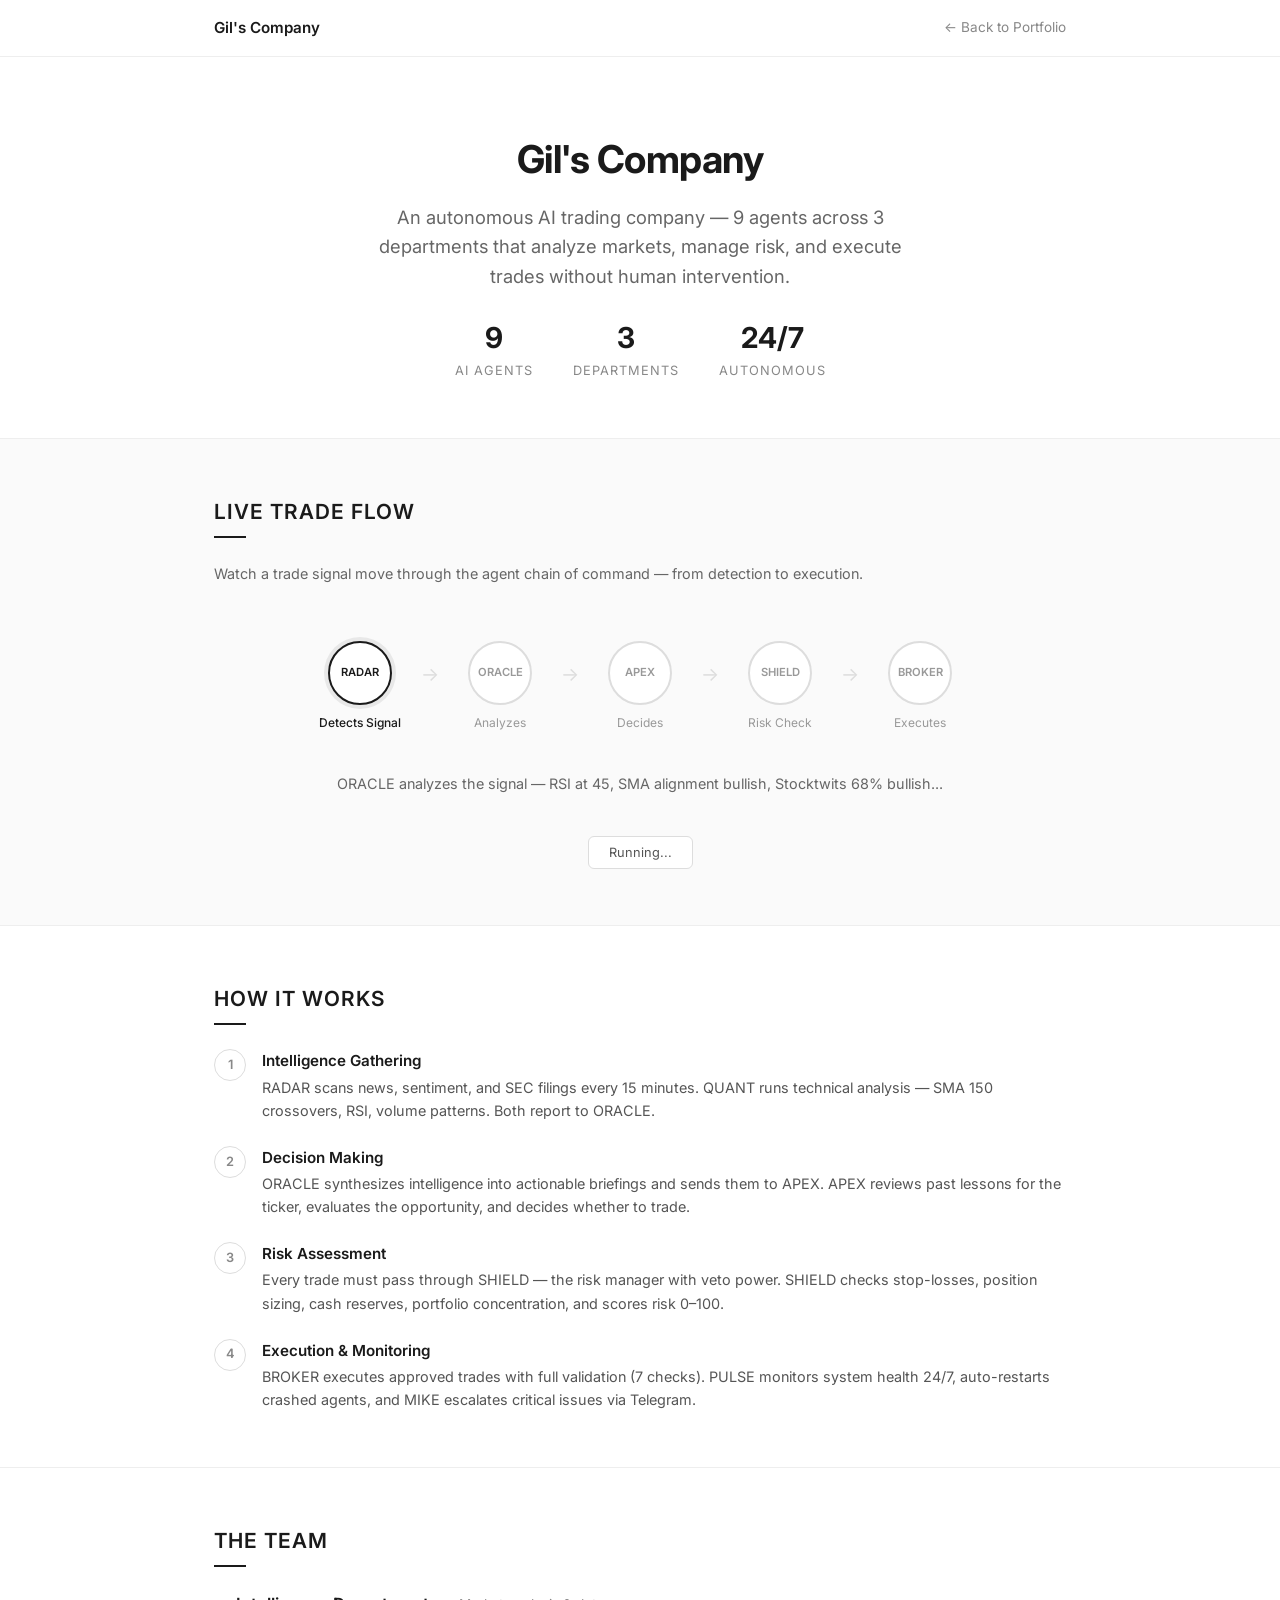
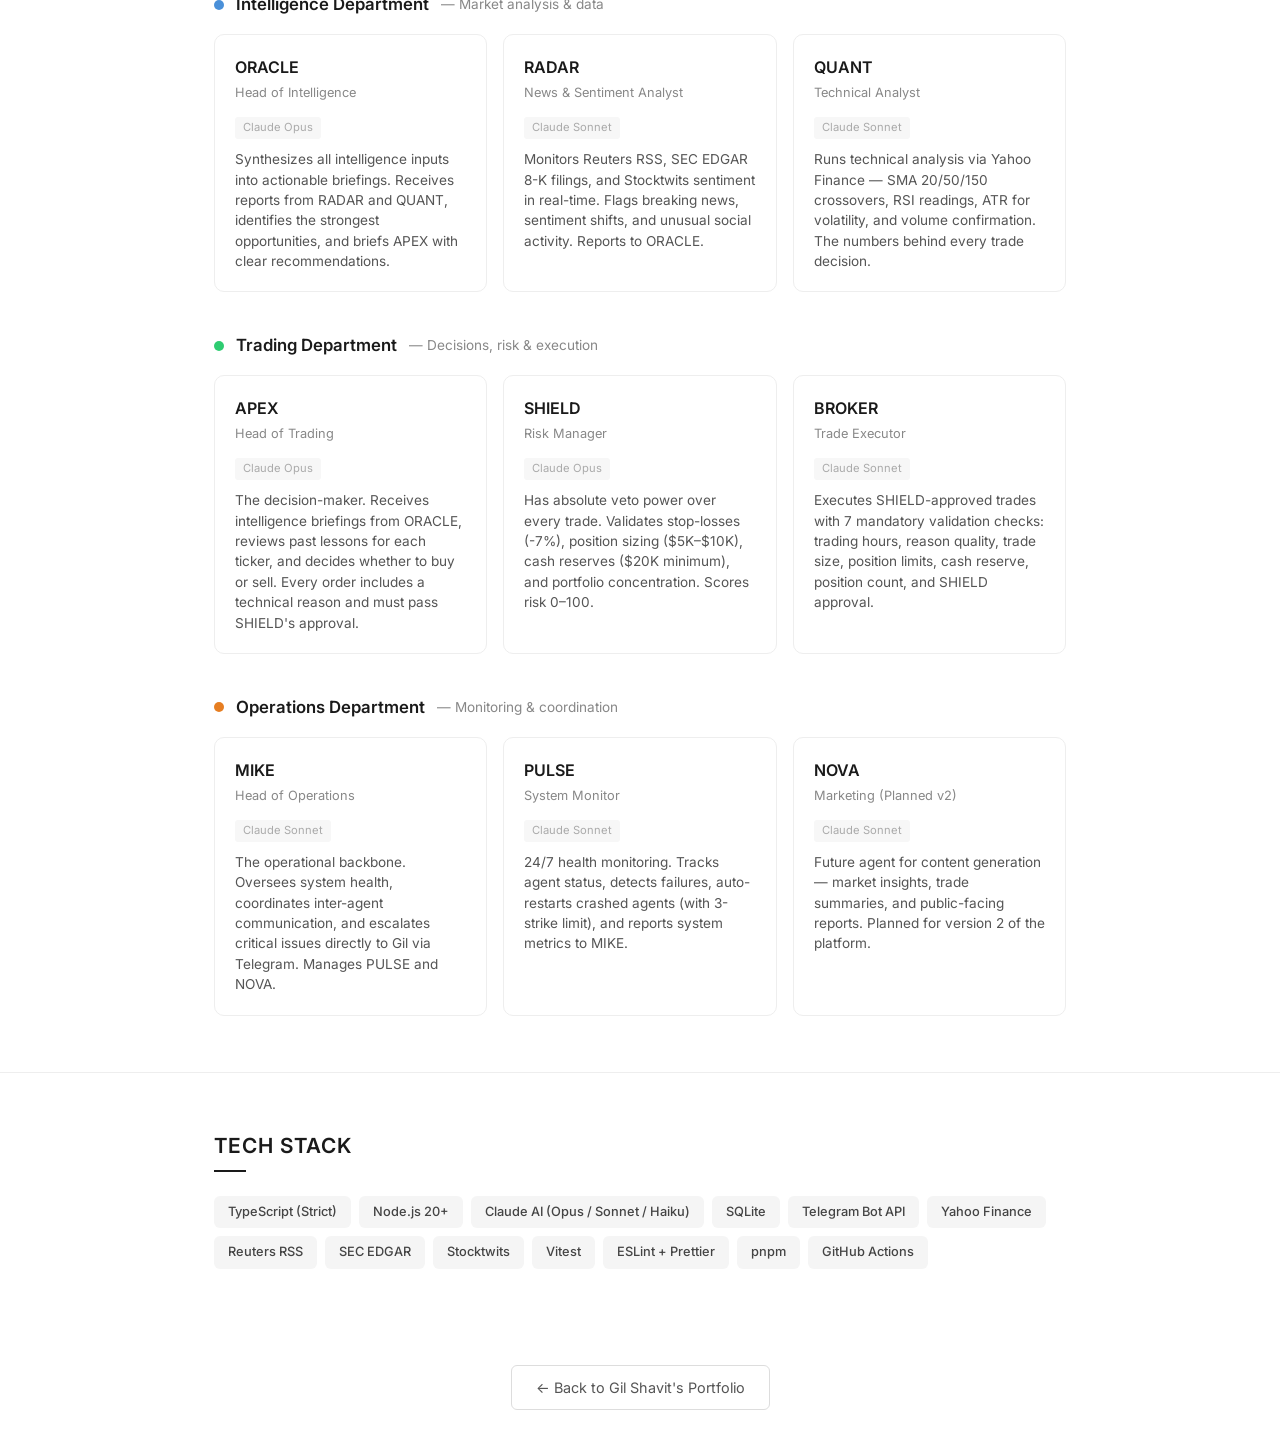
==== company/index.html @ 0e40215f "feat: add Gil's Company showcase page with trade flow animation Dedicated company page at /company/ " ====
<!DOCTYPE html>
<html lang="en">
<head>
  <meta charset="UTF-8">
  <meta name="viewport" content="width=device-width, initial-scale=1.0">
  <title>Gil's Company — AI-Powered Autonomous Trading</title>
  <link rel="preconnect" href="https://fonts.googleapis.com">
  <link href="https://fonts.googleapis.com/css2?family=Inter:wght@300;400;500;600;700&display=swap" rel="stylesheet">
  <style>
    *, *::before, *::after { margin: 0; padding: 0; box-sizing: border-box; }
    body { font-family: 'Inter', sans-serif; color: #1a1a1a; background: #fff; line-height: 1.6; }
    a { color: #1a1a1a; text-decoration: none; }
    a:hover { color: #555; }
    .container { max-width: 900px; margin: 0 auto; padding: 0 24px; }
    section { padding: 56px 0; border-bottom: 1px solid #eee; }
    section:last-of-type { border-bottom: none; }
    h2 { font-size: 1.3rem; font-weight: 600; margin-bottom: 24px; text-transform: uppercase; letter-spacing: 1px; }
    h2::after { content: ''; display: block; width: 32px; height: 2px; background: #1a1a1a; margin-top: 8px; }

    /* Nav */
    .topnav { padding: 16px 0; border-bottom: 1px solid #eee; }
    .topnav .container { display: flex; justify-content: space-between; align-items: center; }
    .topnav a { font-size: 0.85rem; color: #888; transition: color 0.2s; }
    .topnav a:hover { color: #1a1a1a; }
    .topnav .brand { font-weight: 600; color: #1a1a1a; font-size: 0.95rem; }

    /* Hero */
    .hero { padding: 72px 0 56px; text-align: center; border-bottom: 1px solid #eee; }
    .hero h1 { font-size: 2.4rem; font-weight: 700; letter-spacing: -0.5px; margin-bottom: 12px; }
    .hero .tagline { font-size: 1.15rem; color: #666; max-width: 560px; margin: 0 auto 24px; }
    .hero .stats { display: flex; justify-content: center; gap: 40px; margin-top: 8px; }
    .hero .stat { text-align: center; }
    .hero .stat-num { font-size: 1.8rem; font-weight: 700; }
    .hero .stat-label { font-size: 0.8rem; color: #888; text-transform: uppercase; letter-spacing: 1px; }

    /* Trade Flow Animation */
    .flow-section { background: #fafafa; }
    .flow-wrapper { position: relative; padding: 32px 0 16px; overflow-x: auto; }
    .flow-steps { display: flex; align-items: center; justify-content: center; gap: 0; flex-wrap: nowrap; min-width: fit-content; margin: 0 auto; }
    .flow-step { display: flex; flex-direction: column; align-items: center; text-align: center; min-width: 100px; position: relative; }
    .flow-node { width: 64px; height: 64px; border-radius: 50%; border: 2px solid #ddd; display: flex; align-items: center; justify-content: center; font-size: 0.7rem; font-weight: 600; color: #999; background: #fff; transition: all 0.5s ease; position: relative; z-index: 1; }
    .flow-node.active { border-color: #1a1a1a; color: #1a1a1a; box-shadow: 0 0 0 4px rgba(26,26,26,0.08); }
    .flow-node.done { border-color: #1a1a1a; color: #fff; background: #1a1a1a; }
    .flow-label { font-size: 0.75rem; color: #999; margin-top: 8px; transition: color 0.5s; }
    .flow-label.active { color: #1a1a1a; font-weight: 500; }
    .flow-arrow { width: 40px; display: flex; align-items: center; justify-content: center; color: #ddd; font-size: 1.2rem; transition: color 0.5s; margin-bottom: 24px; }
    .flow-arrow.active { color: #1a1a1a; }
    .flow-message { text-align: center; margin-top: 24px; min-height: 48px; }
    .flow-message p { font-size: 0.9rem; color: #666; opacity: 0; transition: opacity 0.4s; }
    .flow-message p.visible { opacity: 1; }
    .flow-controls { text-align: center; margin-top: 16px; }
    .flow-controls button { font-family: 'Inter', sans-serif; font-size: 0.8rem; padding: 8px 20px; border: 1px solid #ddd; background: #fff; border-radius: 6px; cursor: pointer; color: #555; transition: all 0.2s; }
    .flow-controls button:hover { border-color: #999; color: #1a1a1a; }

    /* Departments */
    .dept { margin-bottom: 40px; }
    .dept:last-child { margin-bottom: 0; }
    .dept-header { display: flex; align-items: center; gap: 12px; margin-bottom: 16px; }
    .dept-dot { width: 10px; height: 10px; border-radius: 50%; }
    .dept-header h3 { font-size: 1.05rem; font-weight: 600; }
    .dept-header span { font-size: 0.85rem; color: #888; }

    /* Agent Cards */
    .agents-grid { display: grid; grid-template-columns: repeat(auto-fill, minmax(240px, 1fr)); gap: 16px; }
    .agent-card { border: 1px solid #eee; border-radius: 10px; padding: 20px; transition: box-shadow 0.2s; }
    .agent-card:hover { box-shadow: 0 2px 12px rgba(0,0,0,0.06); }
    .agent-card .agent-name { font-size: 1rem; font-weight: 600; margin-bottom: 2px; }
    .agent-card .agent-role { font-size: 0.8rem; color: #888; margin-bottom: 10px; }
    .agent-card .agent-model { font-size: 0.7rem; color: #aaa; background: #f7f7f7; display: inline-block; padding: 2px 8px; border-radius: 3px; margin-bottom: 10px; }
    .agent-card p { font-size: 0.85rem; color: #555; line-height: 1.5; }

    /* How it works */
    .how-list { counter-reset: how; }
    .how-item { display: flex; gap: 16px; margin-bottom: 24px; }
    .how-item:last-child { margin-bottom: 0; }
    .how-num { flex-shrink: 0; width: 32px; height: 32px; border-radius: 50%; border: 1.5px solid #ddd; display: flex; align-items: center; justify-content: center; font-size: 0.8rem; font-weight: 600; color: #888; }
    .how-text h4 { font-size: 0.95rem; font-weight: 600; margin-bottom: 2px; }
    .how-text p { font-size: 0.9rem; color: #555; }

    /* Tech stack */
    .tech-grid { display: flex; flex-wrap: wrap; gap: 8px; }
    .tech-badge { font-size: 0.8rem; padding: 6px 14px; background: #f5f5f5; border-radius: 6px; color: #444; font-weight: 500; }

    /* Footer */
    .footer { text-align: center; padding: 40px 0; }
    .footer a { display: inline-flex; align-items: center; gap: 6px; font-size: 0.9rem; color: #555; border: 1px solid #ddd; padding: 10px 24px; border-radius: 6px; transition: all 0.2s; }
    .footer a:hover { border-color: #999; color: #1a1a1a; }

    @media (max-width: 600px) {
      .hero { padding: 48px 0 40px; }
      .hero h1 { font-size: 1.8rem; }
      .hero .stats { gap: 24px; }
      .hero .stat-num { font-size: 1.4rem; }
      .flow-steps { justify-content: flex-start; padding: 0 16px; }
      .flow-step { min-width: 80px; }
      .flow-node { width: 52px; height: 52px; font-size: 0.6rem; }
      .flow-arrow { width: 24px; font-size: 1rem; }
      .agents-grid { grid-template-columns: 1fr; }
      section { padding: 40px 0; }
    }
  </style>
</head>
<body>

  <!-- Top Navigation -->
  <nav class="topnav">
    <div class="container">
      <span class="brand">Gil's Company</span>
      <a href="/">← Back to Portfolio</a>
    </div>
  </nav>

  <!-- Hero -->
  <header class="hero">
    <div class="container">
      <h1>Gil's Company</h1>
      <p class="tagline">An autonomous AI trading company — 9 agents across 3 departments that analyze markets, manage risk, and execute trades without human intervention.</p>
      <div class="stats">
        <div class="stat"><div class="stat-num">9</div><div class="stat-label">AI Agents</div></div>
        <div class="stat"><div class="stat-num">3</div><div class="stat-label">Departments</div></div>
        <div class="stat"><div class="stat-num">24/7</div><div class="stat-label">Autonomous</div></div>
      </div>
    </div>
  </header>

  <!-- Live Trade Flow Animation -->
  <section class="flow-section">
    <div class="container">
      <h2>Live Trade Flow</h2>
      <p style="color:#666; font-size:0.9rem; margin-bottom:24px;">Watch a trade signal move through the agent chain of command — from detection to execution.</p>
      <div class="flow-wrapper">
        <div class="flow-steps">
          <div class="flow-step" data-step="0">
            <div class="flow-node" id="fn-radar">RADAR</div>
            <div class="flow-label">Detects Signal</div>
          </div>
          <div class="flow-arrow" id="fa-0">→</div>
          <div class="flow-step" data-step="1">
            <div class="flow-node" id="fn-oracle">ORACLE</div>
            <div class="flow-label">Analyzes</div>
          </div>
          <div class="flow-arrow" id="fa-1">→</div>
          <div class="flow-step" data-step="2">
            <div class="flow-node" id="fn-apex">APEX</div>
            <div class="flow-label">Decides</div>
          </div>
          <div class="flow-arrow" id="fa-2">→</div>
          <div class="flow-step" data-step="3">
            <div class="flow-node" id="fn-shield">SHIELD</div>
            <div class="flow-label">Risk Check</div>
          </div>
          <div class="flow-arrow" id="fa-3">→</div>
          <div class="flow-step" data-step="4">
            <div class="flow-node" id="fn-broker">BROKER</div>
            <div class="flow-label">Executes</div>
          </div>
        </div>
      </div>
      <div class="flow-message">
        <p id="flow-msg">Press play to watch a trade flow through the system.</p>
      </div>
      <div class="flow-controls">
        <button id="flow-btn" onclick="startFlow()">▶ Play Trade Flow</button>
      </div>
    </div>
  </section>

  <!-- How It Works -->
  <section>
    <div class="container">
      <h2>How It Works</h2>
      <div class="how-list">
        <div class="how-item">
          <div class="how-num">1</div>
          <div class="how-text">
            <h4>Intelligence Gathering</h4>
            <p>RADAR scans news, sentiment, and SEC filings every 15 minutes. QUANT runs technical analysis — SMA 150 crossovers, RSI, volume patterns. Both report to ORACLE.</p>
          </div>
        </div>
        <div class="how-item">
          <div class="how-num">2</div>
          <div class="how-text">
            <h4>Decision Making</h4>
            <p>ORACLE synthesizes intelligence into actionable briefings and sends them to APEX. APEX reviews past lessons for the ticker, evaluates the opportunity, and decides whether to trade.</p>
          </div>
        </div>
        <div class="how-item">
          <div class="how-num">3</div>
          <div class="how-text">
            <h4>Risk Assessment</h4>
            <p>Every trade must pass through SHIELD — the risk manager with veto power. SHIELD checks stop-losses, position sizing, cash reserves, portfolio concentration, and scores risk 0–100.</p>
          </div>
        </div>
        <div class="how-item">
          <div class="how-num">4</div>
          <div class="how-text">
            <h4>Execution & Monitoring</h4>
            <p>BROKER executes approved trades with full validation (7 checks). PULSE monitors system health 24/7, auto-restarts crashed agents, and MIKE escalates critical issues via Telegram.</p>
          </div>
        </div>
      </div>
    </div>
  </section>

  <!-- Departments & Agents -->
  <section>
    <div class="container">
      <h2>The Team</h2>

      <!-- Intelligence -->
      <div class="dept">
        <div class="dept-header">
          <div class="dept-dot" style="background:#4a90d9;"></div>
          <h3>Intelligence Department</h3>
          <span>— Market analysis & data</span>
        </div>
        <div class="agents-grid">
          <div class="agent-card">
            <div class="agent-name">ORACLE</div>
            <div class="agent-role">Head of Intelligence</div>
            <div class="agent-model">Claude Opus</div>
            <p>Synthesizes all intelligence inputs into actionable briefings. Receives reports from RADAR and QUANT, identifies the strongest opportunities, and briefs APEX with clear recommendations.</p>
          </div>
          <div class="agent-card">
            <div class="agent-name">RADAR</div>
            <div class="agent-role">News & Sentiment Analyst</div>
            <div class="agent-model">Claude Sonnet</div>
            <p>Monitors Reuters RSS, SEC EDGAR 8-K filings, and Stocktwits sentiment in real-time. Flags breaking news, sentiment shifts, and unusual social activity. Reports to ORACLE.</p>
          </div>
          <div class="agent-card">
            <div class="agent-name">QUANT</div>
            <div class="agent-role">Technical Analyst</div>
            <div class="agent-model">Claude Sonnet</div>
            <p>Runs technical analysis via Yahoo Finance — SMA 20/50/150 crossovers, RSI readings, ATR for volatility, and volume confirmation. The numbers behind every trade decision.</p>
          </div>
        </div>
      </div>

      <!-- Trading -->
      <div class="dept">
        <div class="dept-header">
          <div class="dept-dot" style="background:#2ecc71;"></div>
          <h3>Trading Department</h3>
          <span>— Decisions, risk & execution</span>
        </div>
        <div class="agents-grid">
          <div class="agent-card">
            <div class="agent-name">APEX</div>
            <div class="agent-role">Head of Trading</div>
            <div class="agent-model">Claude Opus</div>
            <p>The decision-maker. Receives intelligence briefings from ORACLE, reviews past lessons for each ticker, and decides whether to buy or sell. Every order includes a technical reason and must pass SHIELD's approval.</p>
          </div>
          <div class="agent-card">
            <div class="agent-name">SHIELD</div>
            <div class="agent-role">Risk Manager</div>
            <div class="agent-model">Claude Opus</div>
            <p>Has absolute veto power over every trade. Validates stop-losses (-7%), position sizing ($5K–$10K), cash reserves ($20K minimum), and portfolio concentration. Scores risk 0–100.</p>
          </div>
          <div class="agent-card">
            <div class="agent-name">BROKER</div>
            <div class="agent-role">Trade Executor</div>
            <div class="agent-model">Claude Sonnet</div>
            <p>Executes SHIELD-approved trades with 7 mandatory validation checks: trading hours, reason quality, trade size, position limits, cash reserve, position count, and SHIELD approval.</p>
          </div>
        </div>
      </div>

      <!-- Operations -->
      <div class="dept">
        <div class="dept-header">
          <div class="dept-dot" style="background:#e67e22;"></div>
          <h3>Operations Department</h3>
          <span>— Monitoring & coordination</span>
        </div>
        <div class="agents-grid">
          <div class="agent-card">
            <div class="agent-name">MIKE</div>
            <div class="agent-role">Head of Operations</div>
            <div class="agent-model">Claude Sonnet</div>
            <p>The operational backbone. Oversees system health, coordinates inter-agent communication, and escalates critical issues directly to Gil via Telegram. Manages PULSE and NOVA.</p>
          </div>
          <div class="agent-card">
            <div class="agent-name">PULSE</div>
            <div class="agent-role">System Monitor</div>
            <div class="agent-model">Claude Sonnet</div>
            <p>24/7 health monitoring. Tracks agent status, detects failures, auto-restarts crashed agents (with 3-strike limit), and reports system metrics to MIKE.</p>
          </div>
          <div class="agent-card">
            <div class="agent-name">NOVA</div>
            <div class="agent-role">Marketing (Planned v2)</div>
            <div class="agent-model">Claude Sonnet</div>
            <p>Future agent for content generation — market insights, trade summaries, and public-facing reports. Planned for version 2 of the platform.</p>
          </div>
        </div>
      </div>
    </div>
  </section>

  <!-- Tech Stack -->
  <section>
    <div class="container">
      <h2>Tech Stack</h2>
      <div class="tech-grid">
        <span class="tech-badge">TypeScript (Strict)</span>
        <span class="tech-badge">Node.js 20+</span>
        <span class="tech-badge">Claude AI (Opus / Sonnet / Haiku)</span>
        <span class="tech-badge">SQLite</span>
        <span class="tech-badge">Telegram Bot API</span>
        <span class="tech-badge">Yahoo Finance</span>
        <span class="tech-badge">Reuters RSS</span>
        <span class="tech-badge">SEC EDGAR</span>
        <span class="tech-badge">Stocktwits</span>
        <span class="tech-badge">Vitest</span>
        <span class="tech-badge">ESLint + Prettier</span>
        <span class="tech-badge">pnpm</span>
        <span class="tech-badge">GitHub Actions</span>
      </div>
    </div>
  </section>

  <!-- Footer -->
  <div class="footer">
    <a href="/">← Back to Gil Shavit's Portfolio</a>
  </div>

  <!-- Trade Flow Animation Script -->
  <script>
    var nodes = ['radar', 'oracle', 'apex', 'shield', 'broker'];
    var arrows = [0, 1, 2, 3];
    var messages = [
      'RADAR detects AAPL touching the 150-day SMA with rising volume...',
      'ORACLE analyzes the signal — RSI at 45, SMA alignment bullish, Stocktwits 68% bullish...',
      'APEX reviews past AAPL lessons and decides: BUY 30 shares at $180.50...',
      'SHIELD runs risk assessment — stop-loss set, cash reserve OK, risk score: 32/100. APPROVED.',
      'BROKER validates 7 checks and executes: BUY 30 AAPL @ $180.50. Trade logged.'
    ];
    var running = false;

    function resetFlow() {
      nodes.forEach(function(n) {
        var el = document.getElementById('fn-' + n);
        el.classList.remove('active', 'done');
        el.parentElement.querySelector('.flow-label').classList.remove('active');
      });
      arrows.forEach(function(i) {
        document.getElementById('fa-' + i).classList.remove('active');
      });
      var msg = document.getElementById('flow-msg');
      msg.classList.remove('visible');
      msg.textContent = 'Press play to watch a trade flow through the system.';
      msg.classList.add('visible');
    }

    function startFlow() {
      if (running) return;
      running = true;
      var btn = document.getElementById('flow-btn');
      btn.textContent = 'Running...';
      btn.style.pointerEvents = 'none';
      resetFlow();
      var msg = document.getElementById('flow-msg');
      msg.classList.remove('visible');

      var step = 0;
      function nextStep() {
        if (step > 0) {
          var prev = document.getElementById('fn-' + nodes[step - 1]);
          prev.classList.remove('active');
          prev.classList.add('done');
        }
        if (step > 0) {
          document.getElementById('fa-' + (step - 1)).classList.add('active');
        }
        if (step < nodes.length) {
          var node = document.getElementById('fn-' + nodes[step]);
          node.classList.add('active');
          node.parentElement.querySelector('.flow-label').classList.add('active');
          msg.classList.remove('visible');
          setTimeout(function() {
            msg.textContent = messages[step];
            msg.classList.add('visible');
          }, 100);
          step++;
          setTimeout(nextStep, 2200);
        } else {
          btn.textContent = '↻ Replay';
          btn.style.pointerEvents = 'auto';
          running = false;
        }
      }
      setTimeout(nextStep, 400);
    }

    // Auto-play when the flow section scrolls into view
    var observer = new IntersectionObserver(function(entries) {
      if (entries[0].isIntersecting) {
        setTimeout(startFlow, 600);
        observer.disconnect();
      }
    }, { threshold: 0.5 });
    observer.observe(document.querySelector('.flow-section'));
  </script>

</body>
</html>
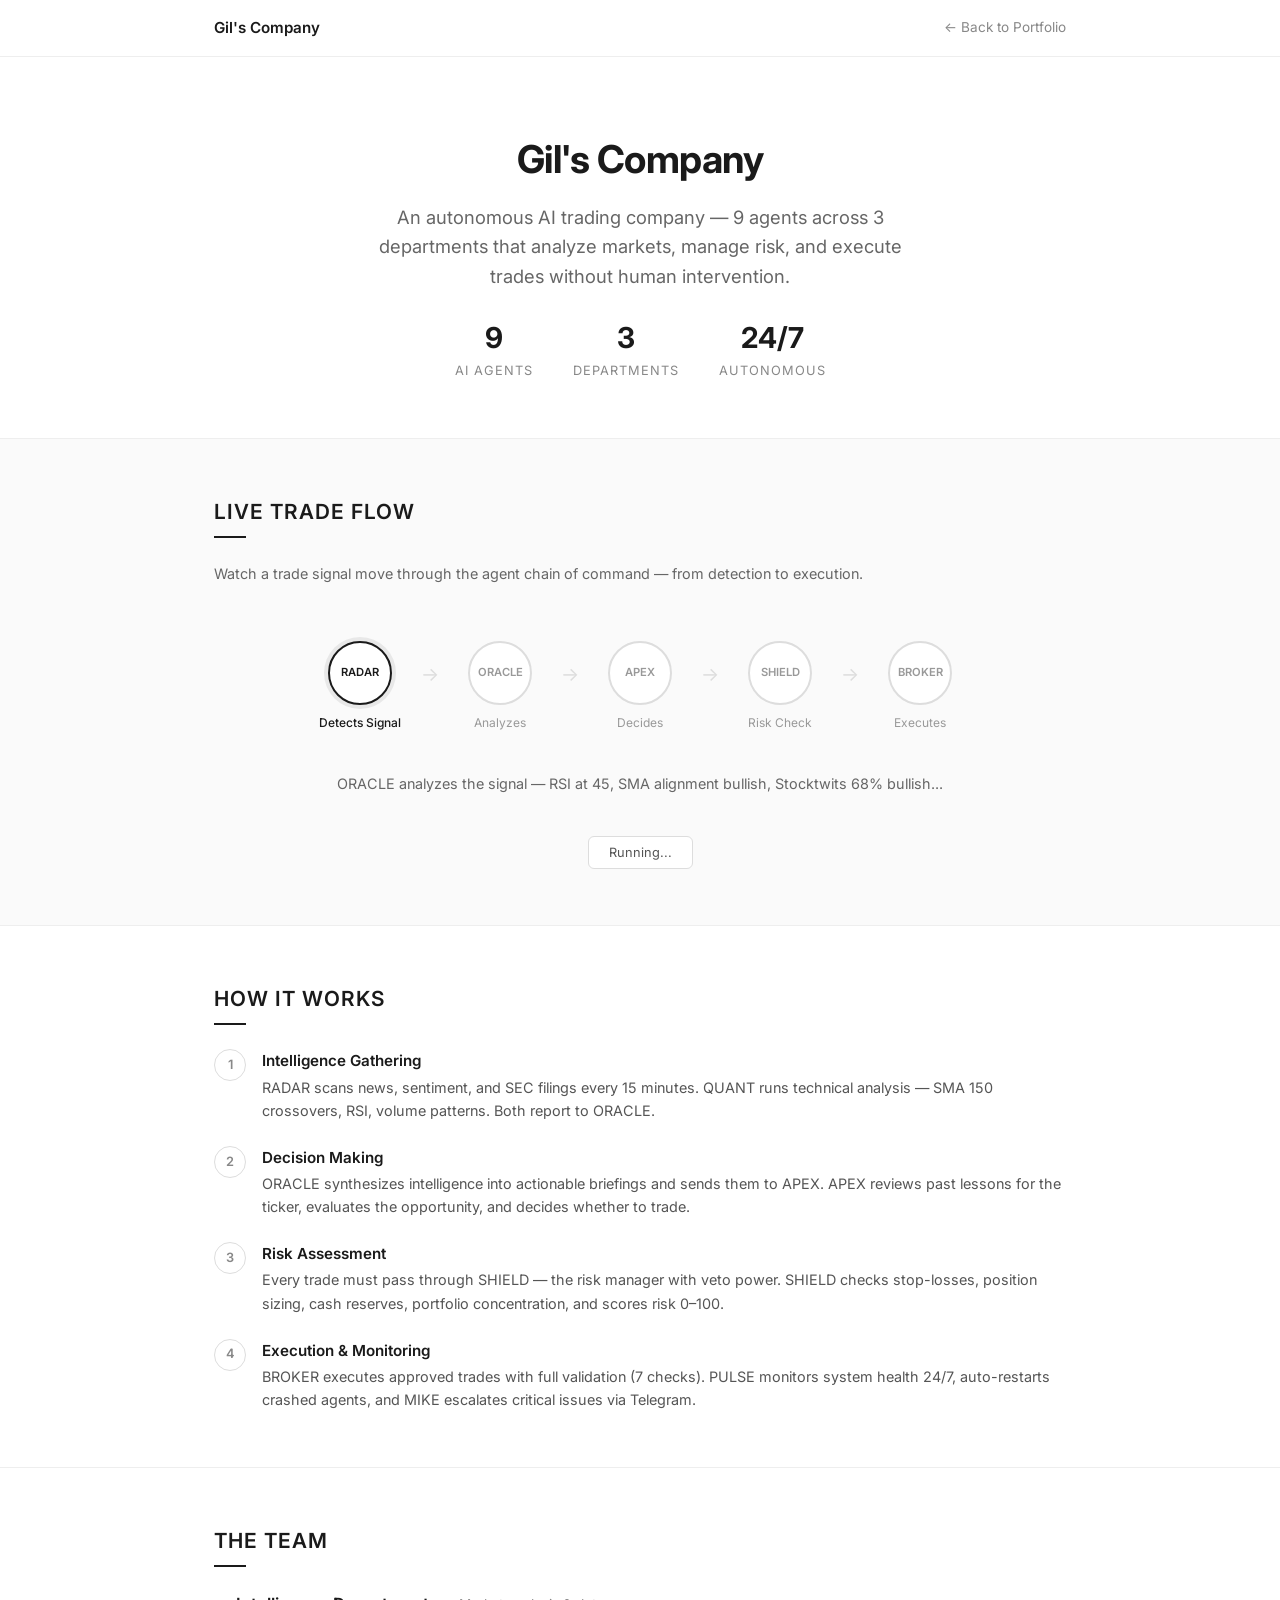
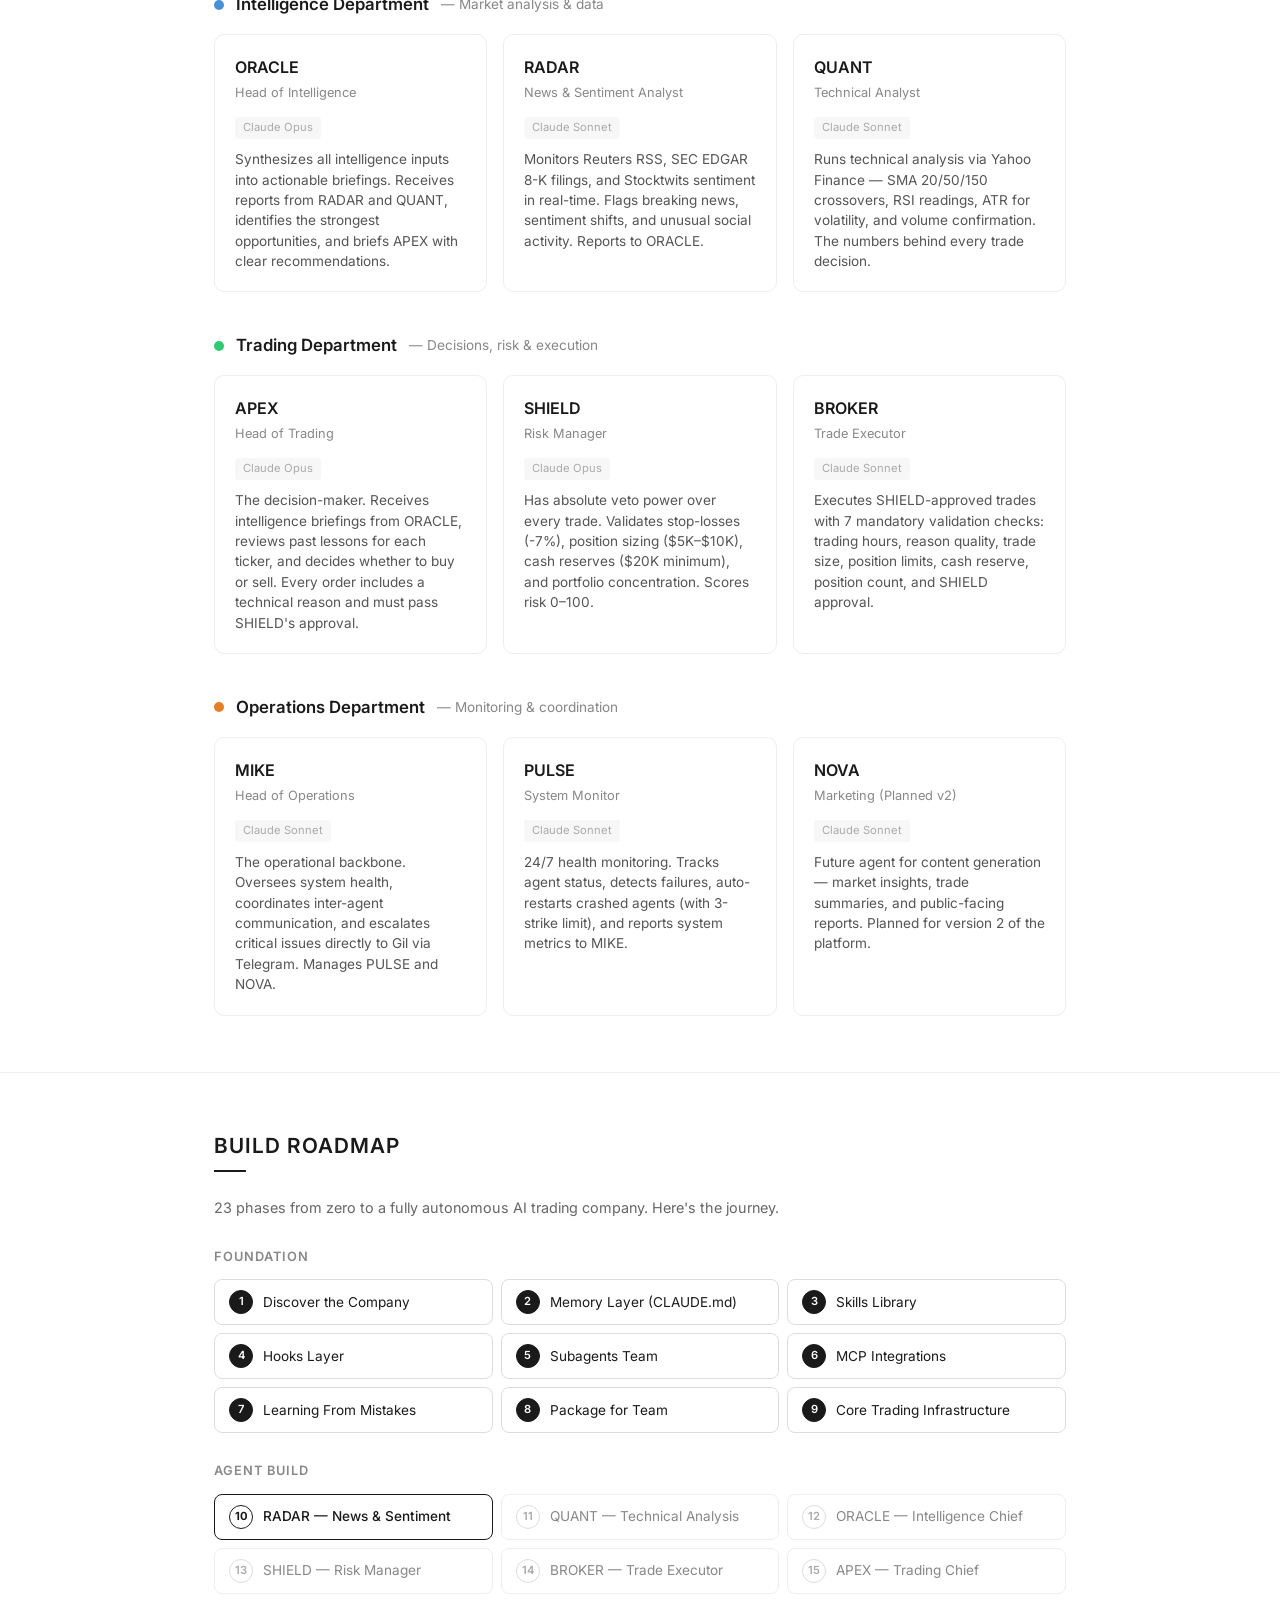
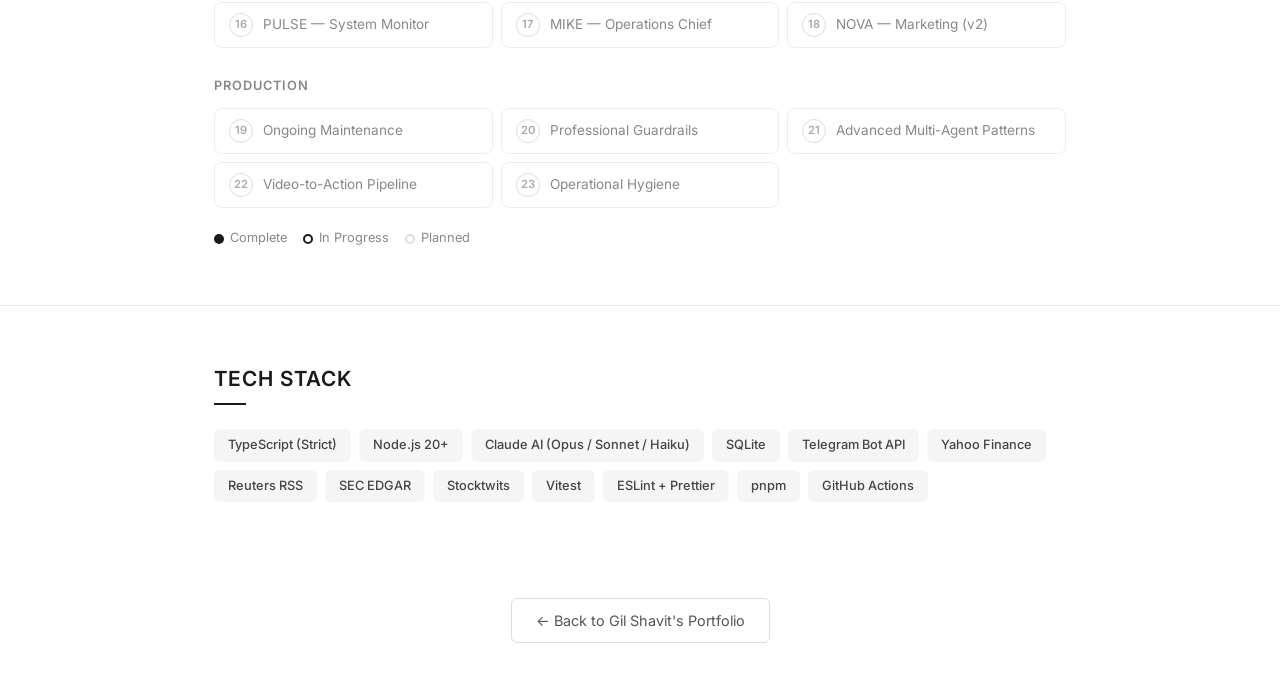
==== commit 82c866b7: "feat: add 23-phase build roadmap + fix scroll indicator overlap - Added Build Roadmap section to com" ====
--- a/company/index.html
+++ b/company/index.html
@@ -77,6 +77,18 @@
     .how-text h4 { font-size: 0.95rem; font-weight: 600; margin-bottom: 2px; }
     .how-text p { font-size: 0.9rem; color: #555; }
 
+    /* Roadmap */
+    .roadmap { display: flex; flex-direction: column; gap: 28px; }
+    .roadmap-group-title { font-size: 0.8rem; font-weight: 600; text-transform: uppercase; letter-spacing: 1px; color: #888; margin-bottom: 12px; }
+    .roadmap-items { display: grid; grid-template-columns: repeat(auto-fill, minmax(220px, 1fr)); gap: 8px; }
+    .roadmap-item { display: flex; align-items: center; gap: 10px; padding: 10px 14px; border: 1px solid #eee; border-radius: 8px; font-size: 0.85rem; color: #888; transition: all 0.2s; }
+    .roadmap-item:hover { border-color: #ccc; }
+    .roadmap-num { flex-shrink: 0; width: 24px; height: 24px; border-radius: 50%; border: 1.5px solid #ddd; display: flex; align-items: center; justify-content: center; font-size: 0.7rem; font-weight: 600; color: #aaa; }
+    .roadmap-item.done { color: #1a1a1a; border-color: #ddd; }
+    .roadmap-item.done .roadmap-num { background: #1a1a1a; color: #fff; border-color: #1a1a1a; }
+    .roadmap-item.current { color: #1a1a1a; border-color: #1a1a1a; font-weight: 500; }
+    .roadmap-item.current .roadmap-num { border-color: #1a1a1a; color: #1a1a1a; font-weight: 700; }
+
     /* Tech stack */
     .tech-grid { display: flex; flex-wrap: wrap; gap: 8px; }
     .tech-badge { font-size: 0.8rem; padding: 6px 14px; background: #f5f5f5; border-radius: 6px; color: #444; font-weight: 500; }
@@ -292,6 +304,59 @@
             <p>Future agent for content generation — market insights, trade summaries, and public-facing reports. Planned for version 2 of the platform.</p>
           </div>
         </div>
+      </div>
+    </div>
+  </section>
+
+  <!-- Build Roadmap -->
+  <section>
+    <div class="container">
+      <h2>Build Roadmap</h2>
+      <p style="color:#666; font-size:0.9rem; margin-bottom:28px;">23 phases from zero to a fully autonomous AI trading company. Here's the journey.</p>
+      <div class="roadmap">
+        <div class="roadmap-group">
+          <div class="roadmap-group-title">Foundation</div>
+          <div class="roadmap-items">
+            <div class="roadmap-item done"><span class="roadmap-num">1</span><span>Discover the Company</span></div>
+            <div class="roadmap-item done"><span class="roadmap-num">2</span><span>Memory Layer (CLAUDE.md)</span></div>
+            <div class="roadmap-item done"><span class="roadmap-num">3</span><span>Skills Library</span></div>
+            <div class="roadmap-item done"><span class="roadmap-num">4</span><span>Hooks Layer</span></div>
+            <div class="roadmap-item done"><span class="roadmap-num">5</span><span>Subagents Team</span></div>
+            <div class="roadmap-item done"><span class="roadmap-num">6</span><span>MCP Integrations</span></div>
+            <div class="roadmap-item done"><span class="roadmap-num">7</span><span>Learning From Mistakes</span></div>
+            <div class="roadmap-item done"><span class="roadmap-num">8</span><span>Package for Team</span></div>
+            <div class="roadmap-item done"><span class="roadmap-num">9</span><span>Core Trading Infrastructure</span></div>
+          </div>
+        </div>
+        <div class="roadmap-group">
+          <div class="roadmap-group-title">Agent Build</div>
+          <div class="roadmap-items">
+            <div class="roadmap-item current"><span class="roadmap-num">10</span><span>RADAR — News & Sentiment</span></div>
+            <div class="roadmap-item"><span class="roadmap-num">11</span><span>QUANT — Technical Analysis</span></div>
+            <div class="roadmap-item"><span class="roadmap-num">12</span><span>ORACLE — Intelligence Chief</span></div>
+            <div class="roadmap-item"><span class="roadmap-num">13</span><span>SHIELD — Risk Manager</span></div>
+            <div class="roadmap-item"><span class="roadmap-num">14</span><span>BROKER — Trade Executor</span></div>
+            <div class="roadmap-item"><span class="roadmap-num">15</span><span>APEX — Trading Chief</span></div>
+            <div class="roadmap-item"><span class="roadmap-num">16</span><span>PULSE — System Monitor</span></div>
+            <div class="roadmap-item"><span class="roadmap-num">17</span><span>MIKE — Operations Chief</span></div>
+            <div class="roadmap-item"><span class="roadmap-num">18</span><span>NOVA — Marketing (v2)</span></div>
+          </div>
+        </div>
+        <div class="roadmap-group">
+          <div class="roadmap-group-title">Production</div>
+          <div class="roadmap-items">
+            <div class="roadmap-item"><span class="roadmap-num">19</span><span>Ongoing Maintenance</span></div>
+            <div class="roadmap-item"><span class="roadmap-num">20</span><span>Professional Guardrails</span></div>
+            <div class="roadmap-item"><span class="roadmap-num">21</span><span>Advanced Multi-Agent Patterns</span></div>
+            <div class="roadmap-item"><span class="roadmap-num">22</span><span>Video-to-Action Pipeline</span></div>
+            <div class="roadmap-item"><span class="roadmap-num">23</span><span>Operational Hygiene</span></div>
+          </div>
+        </div>
+      </div>
+      <div style="margin-top:20px; display:flex; gap:16px; font-size:0.8rem; color:#888;">
+        <span style="display:flex; align-items:center; gap:6px;"><span style="width:10px;height:10px;border-radius:50%;background:#1a1a1a;display:inline-block;"></span> Complete</span>
+        <span style="display:flex; align-items:center; gap:6px;"><span style="width:10px;height:10px;border-radius:50%;border:2px solid #1a1a1a;display:inline-block;"></span> In Progress</span>
+        <span style="display:flex; align-items:center; gap:6px;"><span style="width:10px;height:10px;border-radius:50%;border:2px solid #ddd;display:inline-block;"></span> Planned</span>
       </div>
     </div>
   </section>
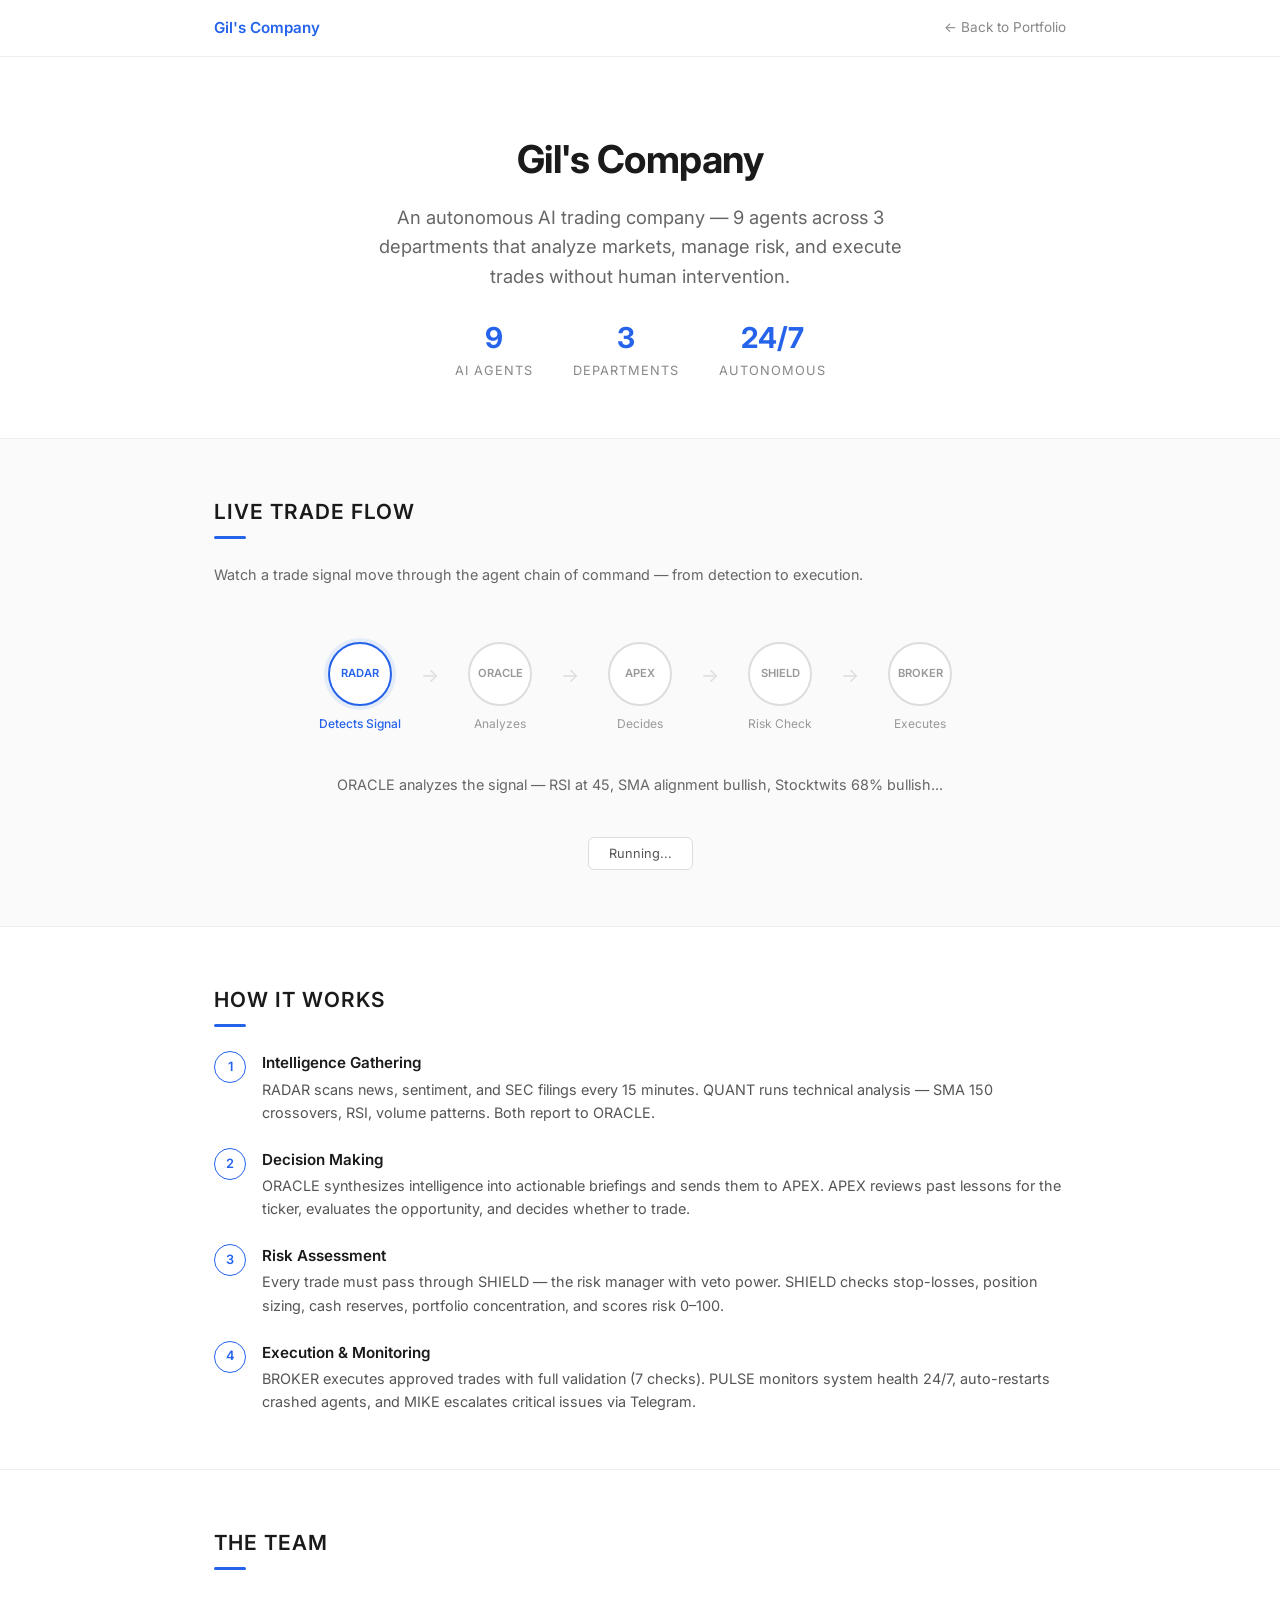
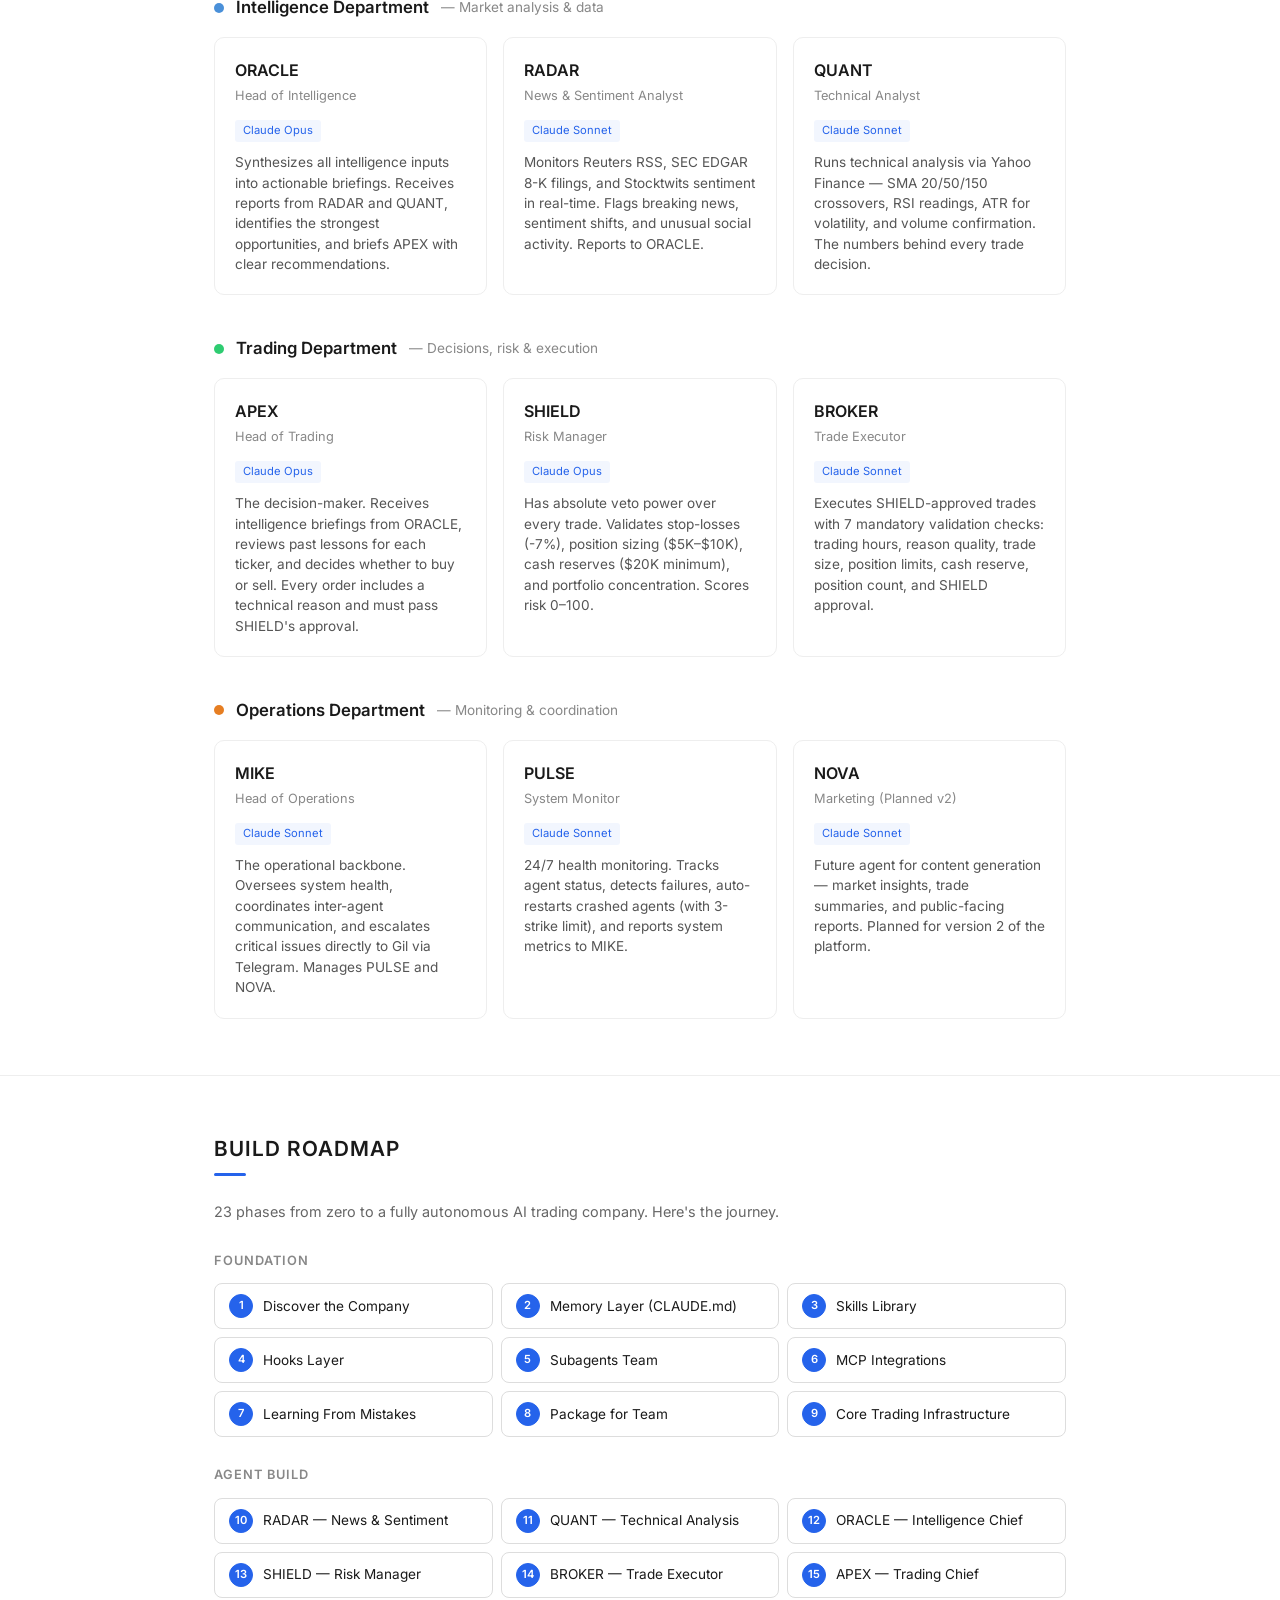
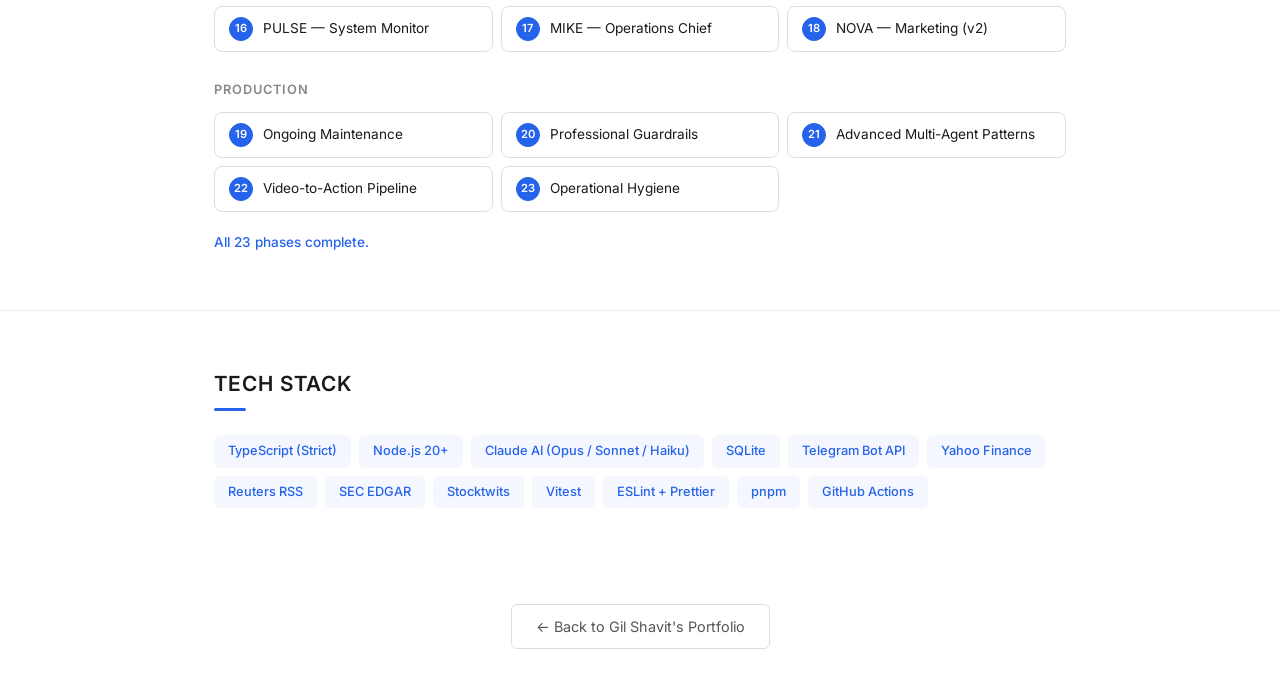
==== commit 7940754c: "feat: add blue accents to both sites + mark all roadmap phases complete CV site: blue stat numbers, " ====
--- a/company/index.html
+++ b/company/index.html
@@ -15,14 +15,14 @@
     section { padding: 56px 0; border-bottom: 1px solid #eee; }
     section:last-of-type { border-bottom: none; }
     h2 { font-size: 1.3rem; font-weight: 600; margin-bottom: 24px; text-transform: uppercase; letter-spacing: 1px; }
-    h2::after { content: ''; display: block; width: 32px; height: 2px; background: #1a1a1a; margin-top: 8px; }
+    h2::after { content: ''; display: block; width: 32px; height: 3px; background: #2563eb; margin-top: 8px; border-radius: 2px; }
 
     /* Nav */
     .topnav { padding: 16px 0; border-bottom: 1px solid #eee; }
     .topnav .container { display: flex; justify-content: space-between; align-items: center; }
     .topnav a { font-size: 0.85rem; color: #888; transition: color 0.2s; }
     .topnav a:hover { color: #1a1a1a; }
-    .topnav .brand { font-weight: 600; color: #1a1a1a; font-size: 0.95rem; }
+    .topnav .brand { font-weight: 600; color: #2563eb; font-size: 0.95rem; }
 
     /* Hero */
     .hero { padding: 72px 0 56px; text-align: center; border-bottom: 1px solid #eee; }
@@ -30,7 +30,7 @@
     .hero .tagline { font-size: 1.15rem; color: #666; max-width: 560px; margin: 0 auto 24px; }
     .hero .stats { display: flex; justify-content: center; gap: 40px; margin-top: 8px; }
     .hero .stat { text-align: center; }
-    .hero .stat-num { font-size: 1.8rem; font-weight: 700; }
+    .hero .stat-num { font-size: 1.8rem; font-weight: 700; color: #2563eb; }
     .hero .stat-label { font-size: 0.8rem; color: #888; text-transform: uppercase; letter-spacing: 1px; }
 
     /* Trade Flow Animation */
@@ -39,12 +39,12 @@
     .flow-steps { display: flex; align-items: center; justify-content: center; gap: 0; flex-wrap: nowrap; min-width: fit-content; margin: 0 auto; }
     .flow-step { display: flex; flex-direction: column; align-items: center; text-align: center; min-width: 100px; position: relative; }
     .flow-node { width: 64px; height: 64px; border-radius: 50%; border: 2px solid #ddd; display: flex; align-items: center; justify-content: center; font-size: 0.7rem; font-weight: 600; color: #999; background: #fff; transition: all 0.5s ease; position: relative; z-index: 1; }
-    .flow-node.active { border-color: #1a1a1a; color: #1a1a1a; box-shadow: 0 0 0 4px rgba(26,26,26,0.08); }
-    .flow-node.done { border-color: #1a1a1a; color: #fff; background: #1a1a1a; }
+    .flow-node.active { border-color: #2563eb; color: #2563eb; box-shadow: 0 0 0 4px rgba(37,99,235,0.1); }
+    .flow-node.done { border-color: #2563eb; color: #fff; background: #2563eb; }
     .flow-label { font-size: 0.75rem; color: #999; margin-top: 8px; transition: color 0.5s; }
-    .flow-label.active { color: #1a1a1a; font-weight: 500; }
+    .flow-label.active { color: #2563eb; font-weight: 500; }
     .flow-arrow { width: 40px; display: flex; align-items: center; justify-content: center; color: #ddd; font-size: 1.2rem; transition: color 0.5s; margin-bottom: 24px; }
-    .flow-arrow.active { color: #1a1a1a; }
+    .flow-arrow.active { color: #2563eb; }
     .flow-message { text-align: center; margin-top: 24px; min-height: 48px; }
     .flow-message p { font-size: 0.9rem; color: #666; opacity: 0; transition: opacity 0.4s; }
     .flow-message p.visible { opacity: 1; }
@@ -66,14 +66,14 @@
     .agent-card:hover { box-shadow: 0 2px 12px rgba(0,0,0,0.06); }
     .agent-card .agent-name { font-size: 1rem; font-weight: 600; margin-bottom: 2px; }
     .agent-card .agent-role { font-size: 0.8rem; color: #888; margin-bottom: 10px; }
-    .agent-card .agent-model { font-size: 0.7rem; color: #aaa; background: #f7f7f7; display: inline-block; padding: 2px 8px; border-radius: 3px; margin-bottom: 10px; }
+    .agent-card .agent-model { font-size: 0.7rem; color: #2563eb; background: rgba(37,99,235,0.06); display: inline-block; padding: 2px 8px; border-radius: 3px; margin-bottom: 10px; }
     .agent-card p { font-size: 0.85rem; color: #555; line-height: 1.5; }
 
     /* How it works */
     .how-list { counter-reset: how; }
     .how-item { display: flex; gap: 16px; margin-bottom: 24px; }
     .how-item:last-child { margin-bottom: 0; }
-    .how-num { flex-shrink: 0; width: 32px; height: 32px; border-radius: 50%; border: 1.5px solid #ddd; display: flex; align-items: center; justify-content: center; font-size: 0.8rem; font-weight: 600; color: #888; }
+    .how-num { flex-shrink: 0; width: 32px; height: 32px; border-radius: 50%; border: 1.5px solid #2563eb; display: flex; align-items: center; justify-content: center; font-size: 0.8rem; font-weight: 600; color: #2563eb; }
     .how-text h4 { font-size: 0.95rem; font-weight: 600; margin-bottom: 2px; }
     .how-text p { font-size: 0.9rem; color: #555; }
 
@@ -85,13 +85,11 @@
     .roadmap-item:hover { border-color: #ccc; }
     .roadmap-num { flex-shrink: 0; width: 24px; height: 24px; border-radius: 50%; border: 1.5px solid #ddd; display: flex; align-items: center; justify-content: center; font-size: 0.7rem; font-weight: 600; color: #aaa; }
     .roadmap-item.done { color: #1a1a1a; border-color: #ddd; }
-    .roadmap-item.done .roadmap-num { background: #1a1a1a; color: #fff; border-color: #1a1a1a; }
-    .roadmap-item.current { color: #1a1a1a; border-color: #1a1a1a; font-weight: 500; }
-    .roadmap-item.current .roadmap-num { border-color: #1a1a1a; color: #1a1a1a; font-weight: 700; }
+    .roadmap-item.done .roadmap-num { background: #2563eb; color: #fff; border-color: #2563eb; }
 
     /* Tech stack */
     .tech-grid { display: flex; flex-wrap: wrap; gap: 8px; }
-    .tech-badge { font-size: 0.8rem; padding: 6px 14px; background: #f5f5f5; border-radius: 6px; color: #444; font-weight: 500; }
+    .tech-badge { font-size: 0.8rem; padding: 6px 14px; background: rgba(37,99,235,0.05); border-radius: 6px; color: #2563eb; font-weight: 500; }
 
     /* Footer */
     .footer { text-align: center; padding: 40px 0; }
@@ -331,33 +329,29 @@
         <div class="roadmap-group">
           <div class="roadmap-group-title">Agent Build</div>
           <div class="roadmap-items">
-            <div class="roadmap-item current"><span class="roadmap-num">10</span><span>RADAR — News & Sentiment</span></div>
-            <div class="roadmap-item"><span class="roadmap-num">11</span><span>QUANT — Technical Analysis</span></div>
-            <div class="roadmap-item"><span class="roadmap-num">12</span><span>ORACLE — Intelligence Chief</span></div>
-            <div class="roadmap-item"><span class="roadmap-num">13</span><span>SHIELD — Risk Manager</span></div>
-            <div class="roadmap-item"><span class="roadmap-num">14</span><span>BROKER — Trade Executor</span></div>
-            <div class="roadmap-item"><span class="roadmap-num">15</span><span>APEX — Trading Chief</span></div>
-            <div class="roadmap-item"><span class="roadmap-num">16</span><span>PULSE — System Monitor</span></div>
-            <div class="roadmap-item"><span class="roadmap-num">17</span><span>MIKE — Operations Chief</span></div>
-            <div class="roadmap-item"><span class="roadmap-num">18</span><span>NOVA — Marketing (v2)</span></div>
+            <div class="roadmap-item done"><span class="roadmap-num">10</span><span>RADAR — News & Sentiment</span></div>
+            <div class="roadmap-item done"><span class="roadmap-num">11</span><span>QUANT — Technical Analysis</span></div>
+            <div class="roadmap-item done"><span class="roadmap-num">12</span><span>ORACLE — Intelligence Chief</span></div>
+            <div class="roadmap-item done"><span class="roadmap-num">13</span><span>SHIELD — Risk Manager</span></div>
+            <div class="roadmap-item done"><span class="roadmap-num">14</span><span>BROKER — Trade Executor</span></div>
+            <div class="roadmap-item done"><span class="roadmap-num">15</span><span>APEX — Trading Chief</span></div>
+            <div class="roadmap-item done"><span class="roadmap-num">16</span><span>PULSE — System Monitor</span></div>
+            <div class="roadmap-item done"><span class="roadmap-num">17</span><span>MIKE — Operations Chief</span></div>
+            <div class="roadmap-item done"><span class="roadmap-num">18</span><span>NOVA — Marketing (v2)</span></div>
           </div>
         </div>
         <div class="roadmap-group">
           <div class="roadmap-group-title">Production</div>
           <div class="roadmap-items">
-            <div class="roadmap-item"><span class="roadmap-num">19</span><span>Ongoing Maintenance</span></div>
-            <div class="roadmap-item"><span class="roadmap-num">20</span><span>Professional Guardrails</span></div>
-            <div class="roadmap-item"><span class="roadmap-num">21</span><span>Advanced Multi-Agent Patterns</span></div>
-            <div class="roadmap-item"><span class="roadmap-num">22</span><span>Video-to-Action Pipeline</span></div>
-            <div class="roadmap-item"><span class="roadmap-num">23</span><span>Operational Hygiene</span></div>
-          </div>
-        </div>
-      </div>
-      <div style="margin-top:20px; display:flex; gap:16px; font-size:0.8rem; color:#888;">
-        <span style="display:flex; align-items:center; gap:6px;"><span style="width:10px;height:10px;border-radius:50%;background:#1a1a1a;display:inline-block;"></span> Complete</span>
-        <span style="display:flex; align-items:center; gap:6px;"><span style="width:10px;height:10px;border-radius:50%;border:2px solid #1a1a1a;display:inline-block;"></span> In Progress</span>
-        <span style="display:flex; align-items:center; gap:6px;"><span style="width:10px;height:10px;border-radius:50%;border:2px solid #ddd;display:inline-block;"></span> Planned</span>
-      </div>
+            <div class="roadmap-item done"><span class="roadmap-num">19</span><span>Ongoing Maintenance</span></div>
+            <div class="roadmap-item done"><span class="roadmap-num">20</span><span>Professional Guardrails</span></div>
+            <div class="roadmap-item done"><span class="roadmap-num">21</span><span>Advanced Multi-Agent Patterns</span></div>
+            <div class="roadmap-item done"><span class="roadmap-num">22</span><span>Video-to-Action Pipeline</span></div>
+            <div class="roadmap-item done"><span class="roadmap-num">23</span><span>Operational Hygiene</span></div>
+          </div>
+        </div>
+      </div>
+      <p style="margin-top:20px; font-size:0.85rem; color:#2563eb; font-weight:500;">All 23 phases complete.</p>
     </div>
   </section>
 
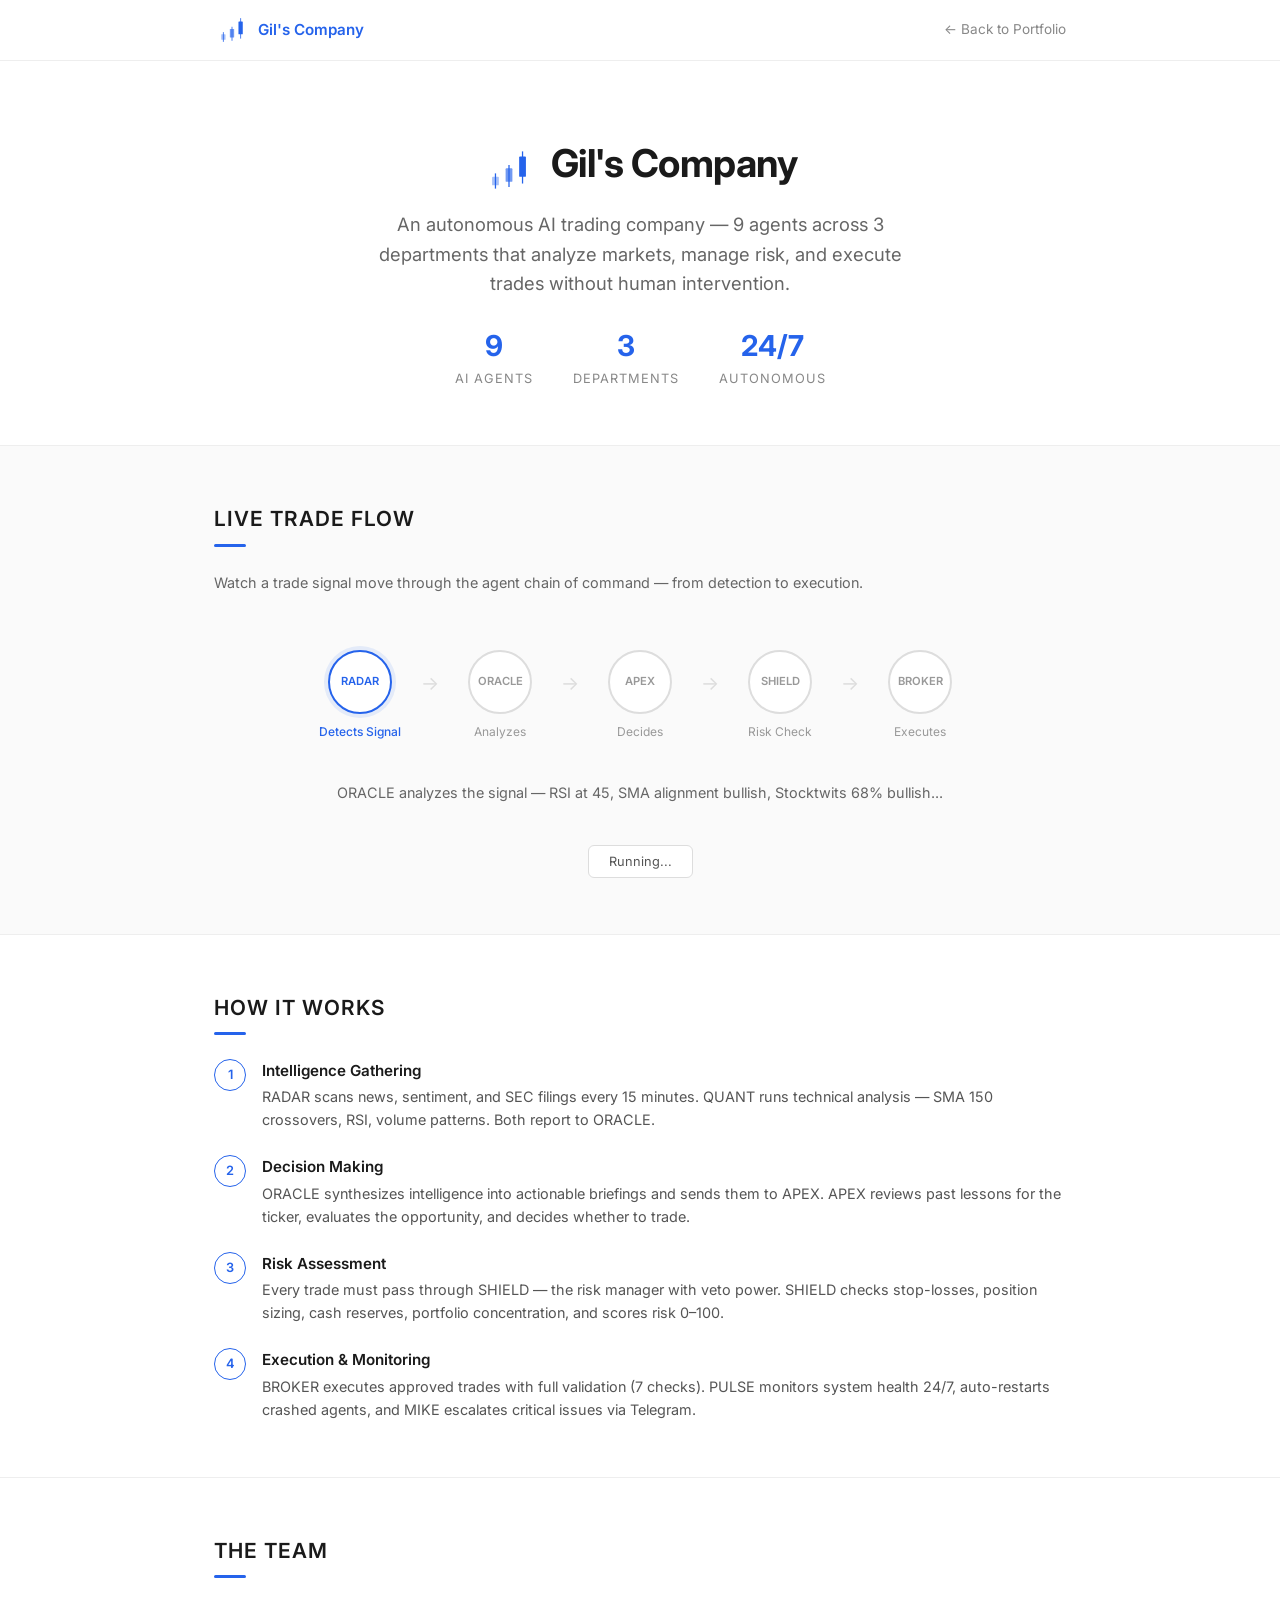
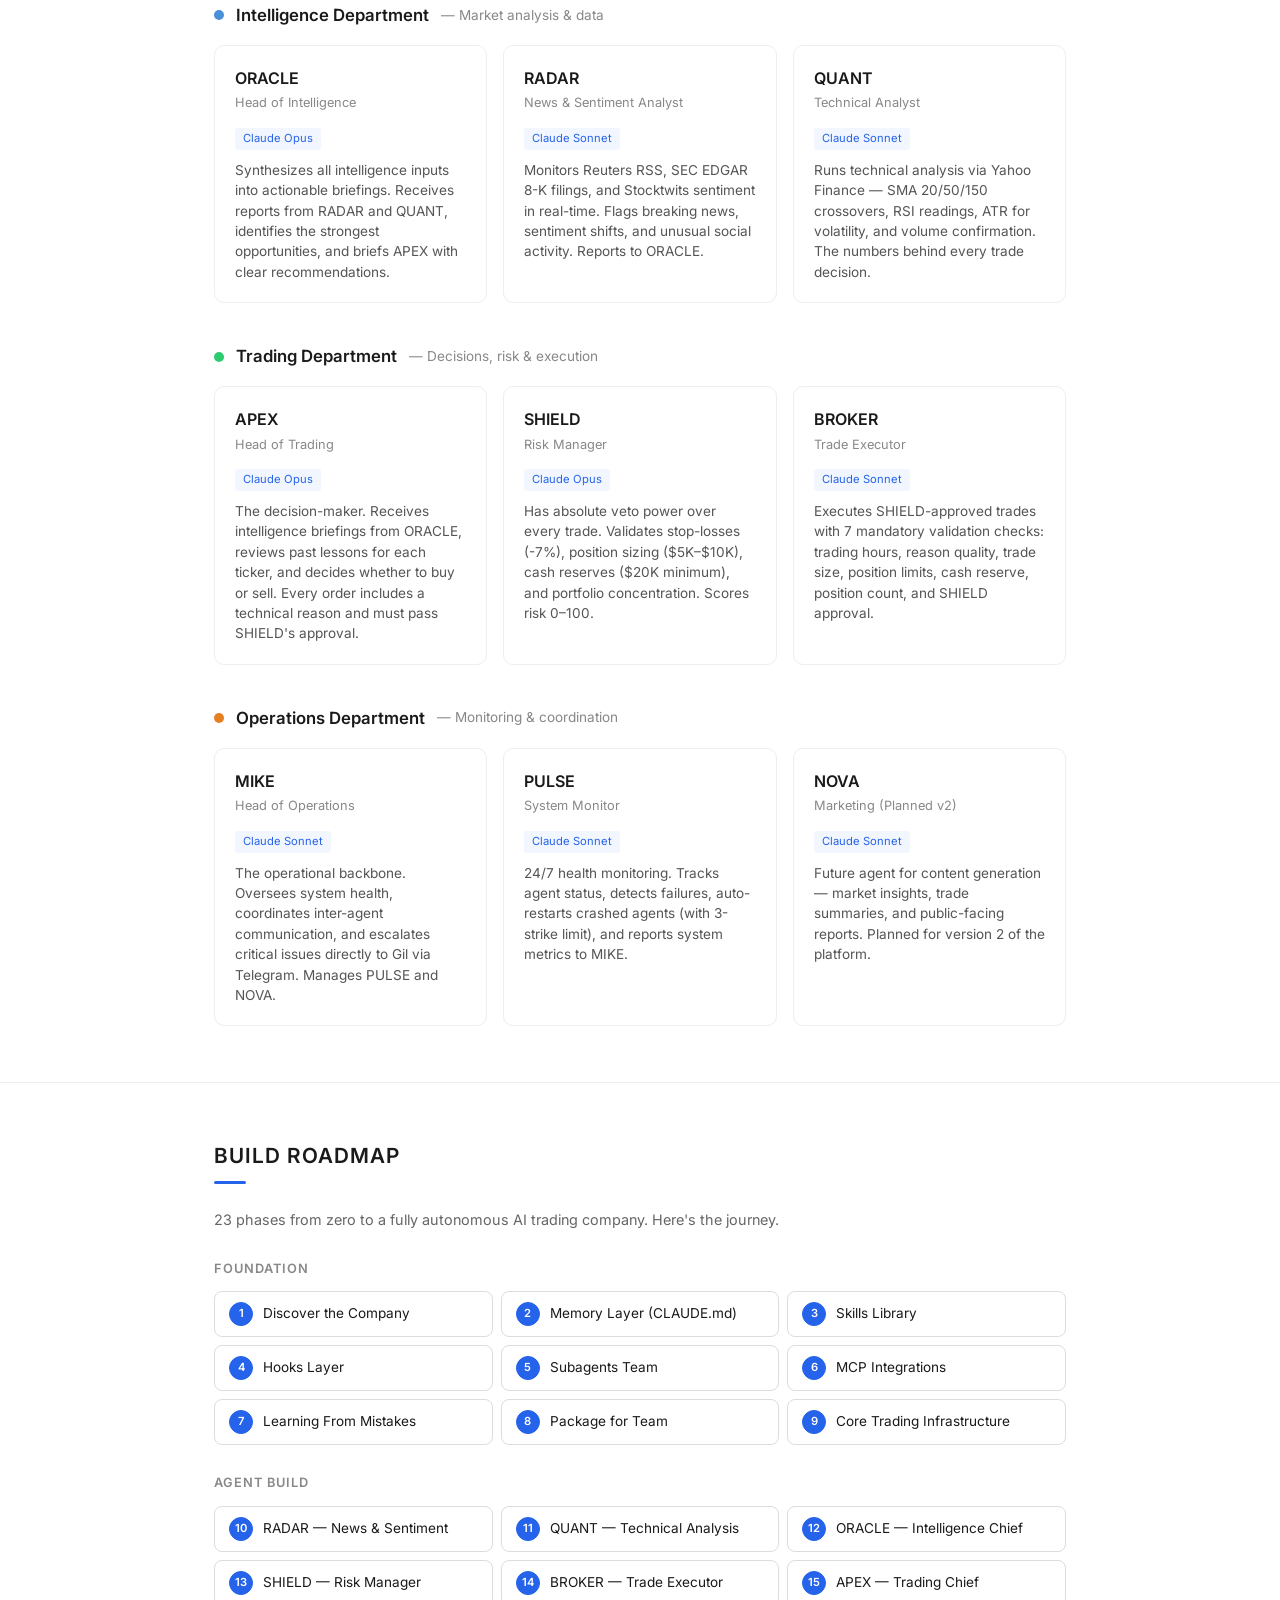
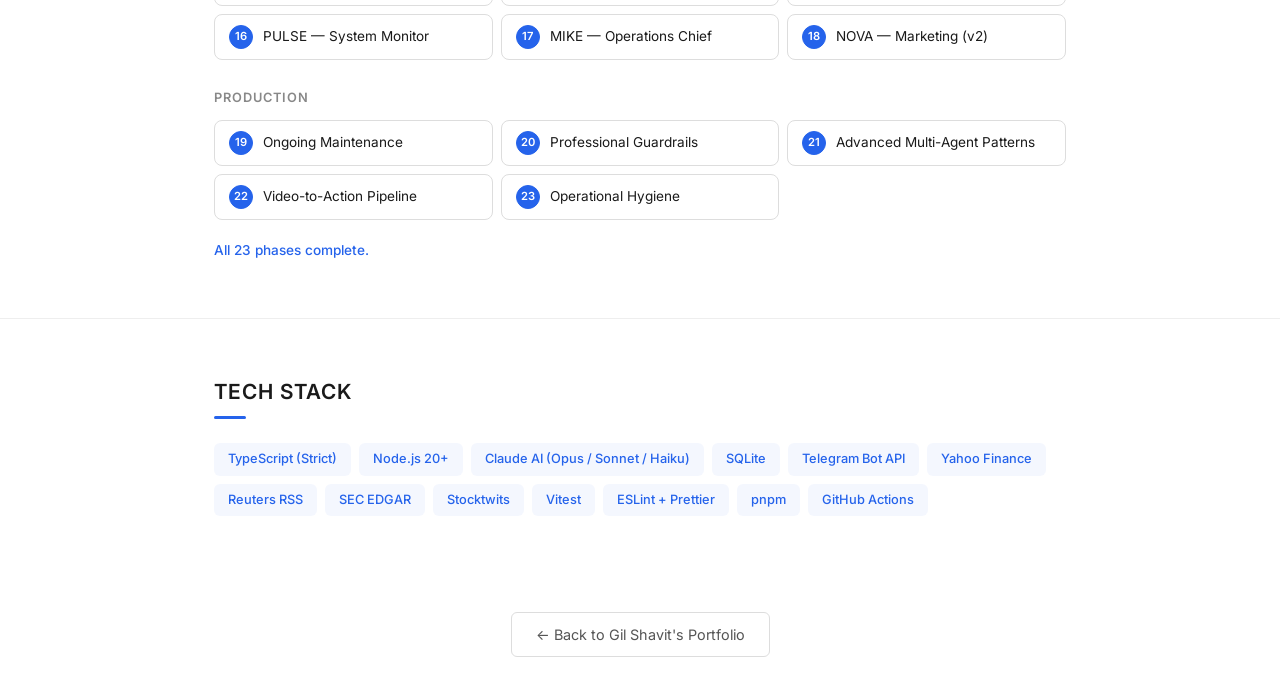
==== commit 6f153ae1: "feat: add candlestick logo to both sites Three Japanese candlesticks (bullish, ascending left to rig" ====
--- a/company/index.html
+++ b/company/index.html
@@ -115,7 +115,10 @@
   <!-- Top Navigation -->
   <nav class="topnav">
     <div class="container">
-      <span class="brand">Gil's Company</span>
+      <span class="brand" style="display:inline-flex;align-items:center;gap:8px;">
+        <svg width="36" height="28" viewBox="0 0 44 52" fill="none" xmlns="http://www.w3.org/2000/svg"><line x1="6" y1="30" x2="6" y2="48" stroke="#2563eb" stroke-width="1.5"/><rect x="2" y="34" width="8" height="10" rx="1" fill="#2563eb" opacity="0.4"/><line x1="22" y1="20" x2="22" y2="46" stroke="#2563eb" stroke-width="1.5"/><rect x="18" y="24" width="8" height="16" rx="1" fill="#2563eb" opacity="0.65"/><line x1="38" y1="4" x2="38" y2="42" stroke="#2563eb" stroke-width="1.5"/><rect x="34" y="10" width="8" height="24" rx="1" fill="#2563eb"/></svg>
+        Gil's Company
+      </span>
       <a href="/">← Back to Portfolio</a>
     </div>
   </nav>
@@ -123,7 +126,10 @@
   <!-- Hero -->
   <header class="hero">
     <div class="container">
-      <h1>Gil's Company</h1>
+      <div style="display:flex;align-items:center;justify-content:center;gap:16px;margin-bottom:4px;">
+        <svg width="52" height="44" viewBox="0 0 44 52" fill="none" xmlns="http://www.w3.org/2000/svg"><line x1="6" y1="30" x2="6" y2="48" stroke="#2563eb" stroke-width="1.5"/><rect x="2" y="34" width="8" height="10" rx="1" fill="#2563eb" opacity="0.4"/><line x1="22" y1="20" x2="22" y2="46" stroke="#2563eb" stroke-width="1.5"/><rect x="18" y="24" width="8" height="16" rx="1" fill="#2563eb" opacity="0.65"/><line x1="38" y1="4" x2="38" y2="42" stroke="#2563eb" stroke-width="1.5"/><rect x="34" y="10" width="8" height="24" rx="1" fill="#2563eb"/></svg>
+        <h1>Gil's Company</h1>
+      </div>
       <p class="tagline">An autonomous AI trading company — 9 agents across 3 departments that analyze markets, manage risk, and execute trades without human intervention.</p>
       <div class="stats">
         <div class="stat"><div class="stat-num">9</div><div class="stat-label">AI Agents</div></div>
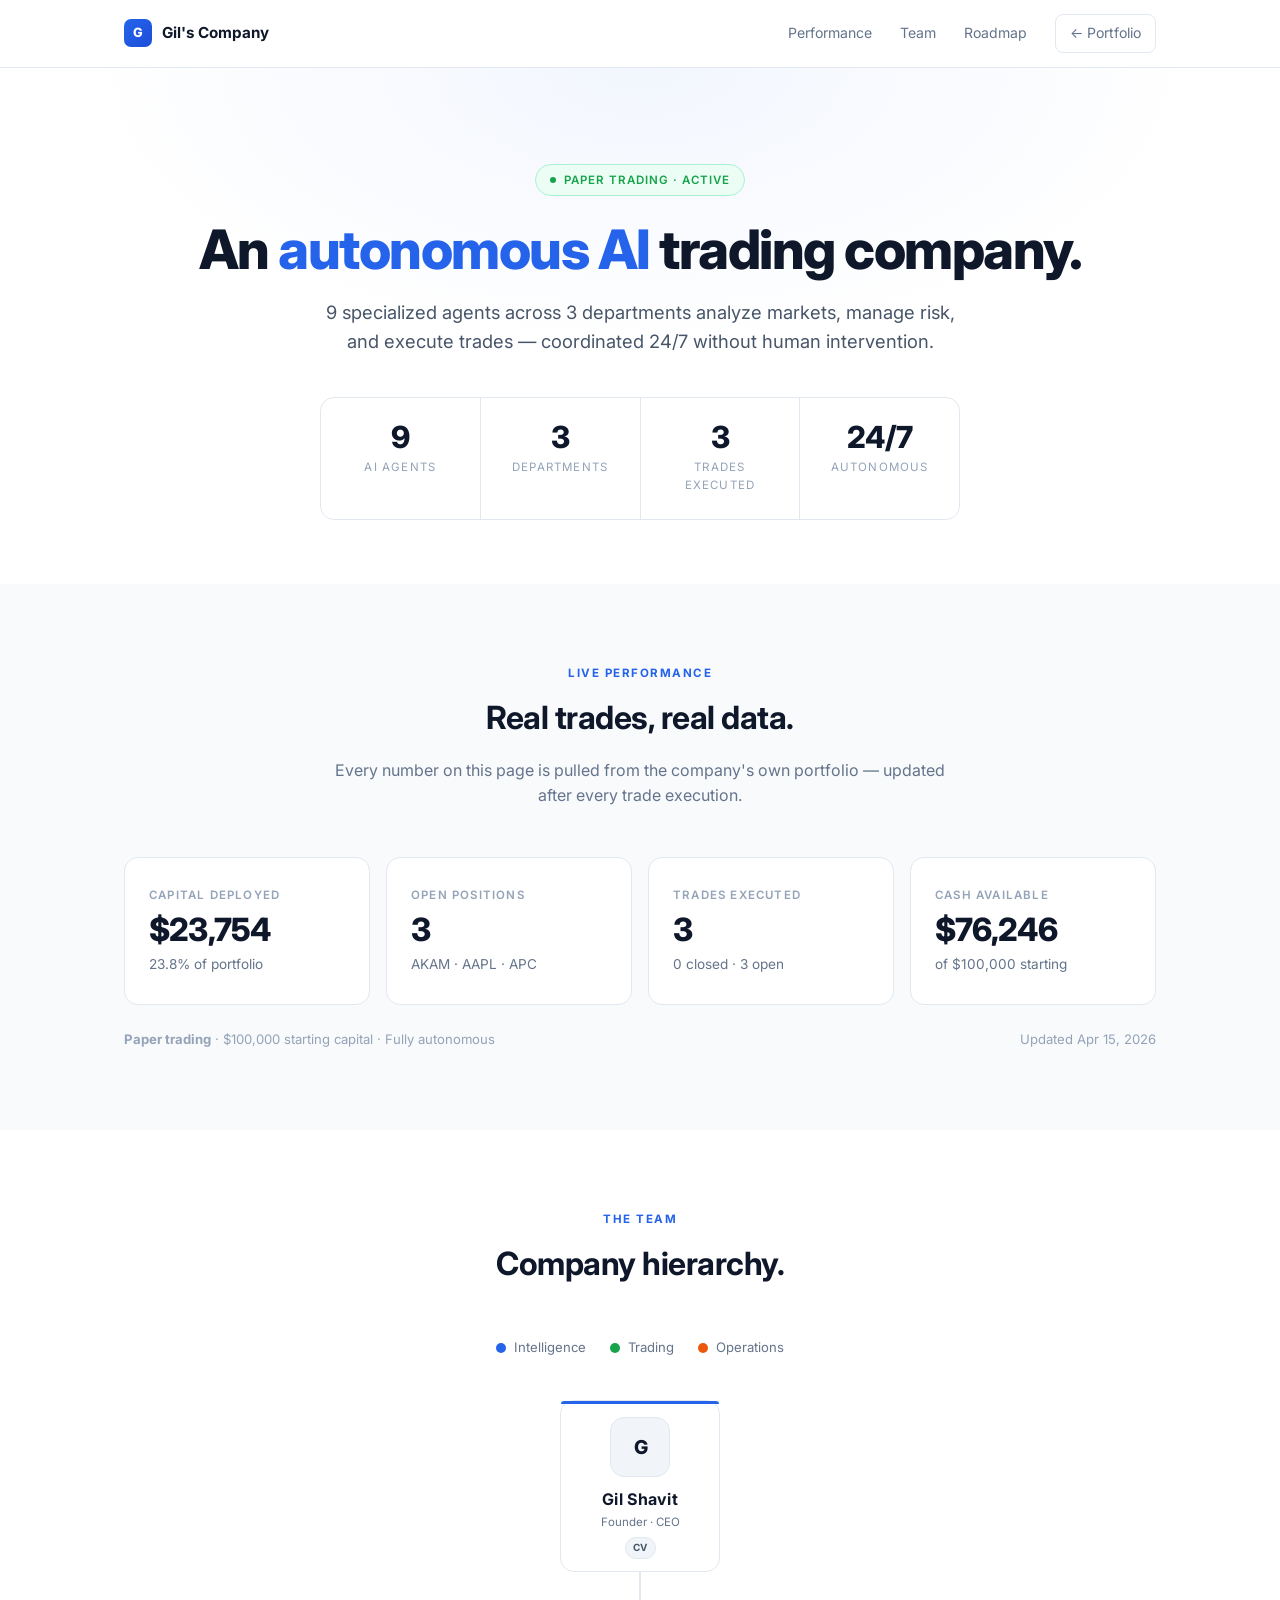
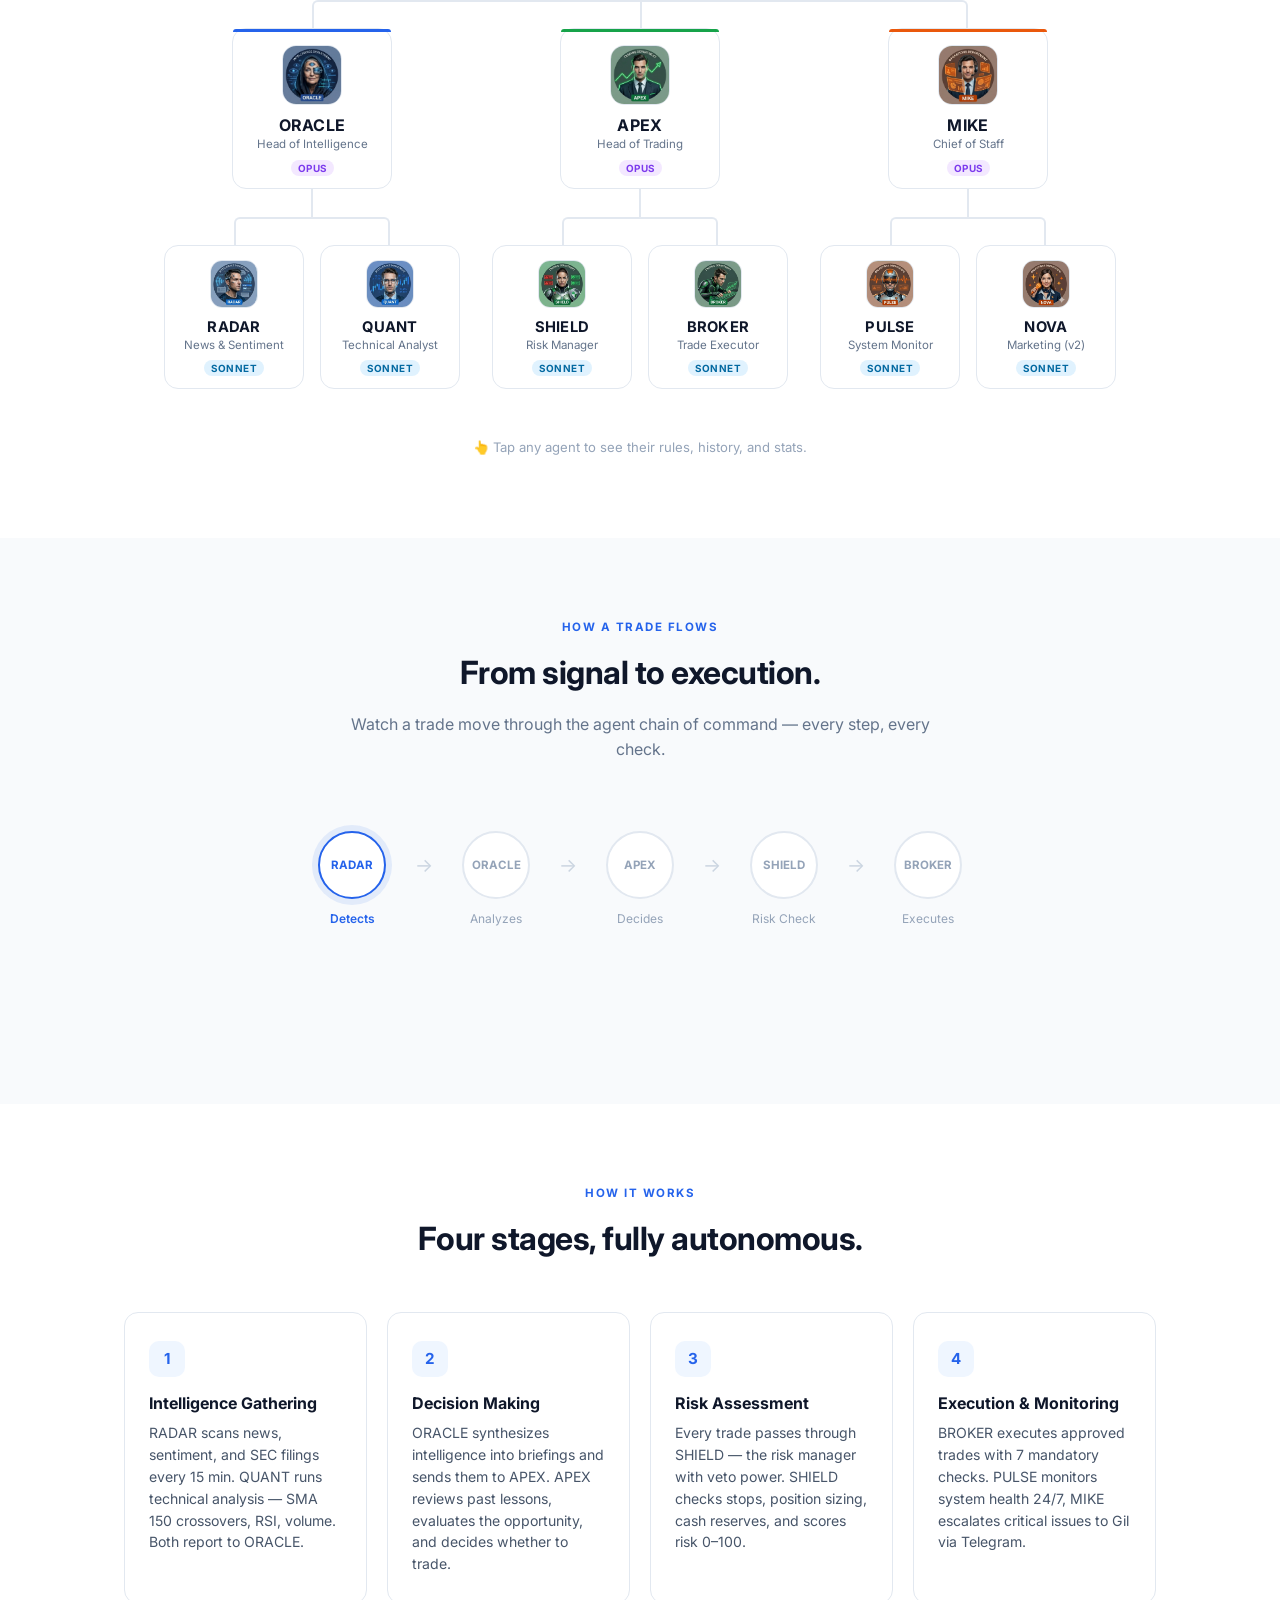
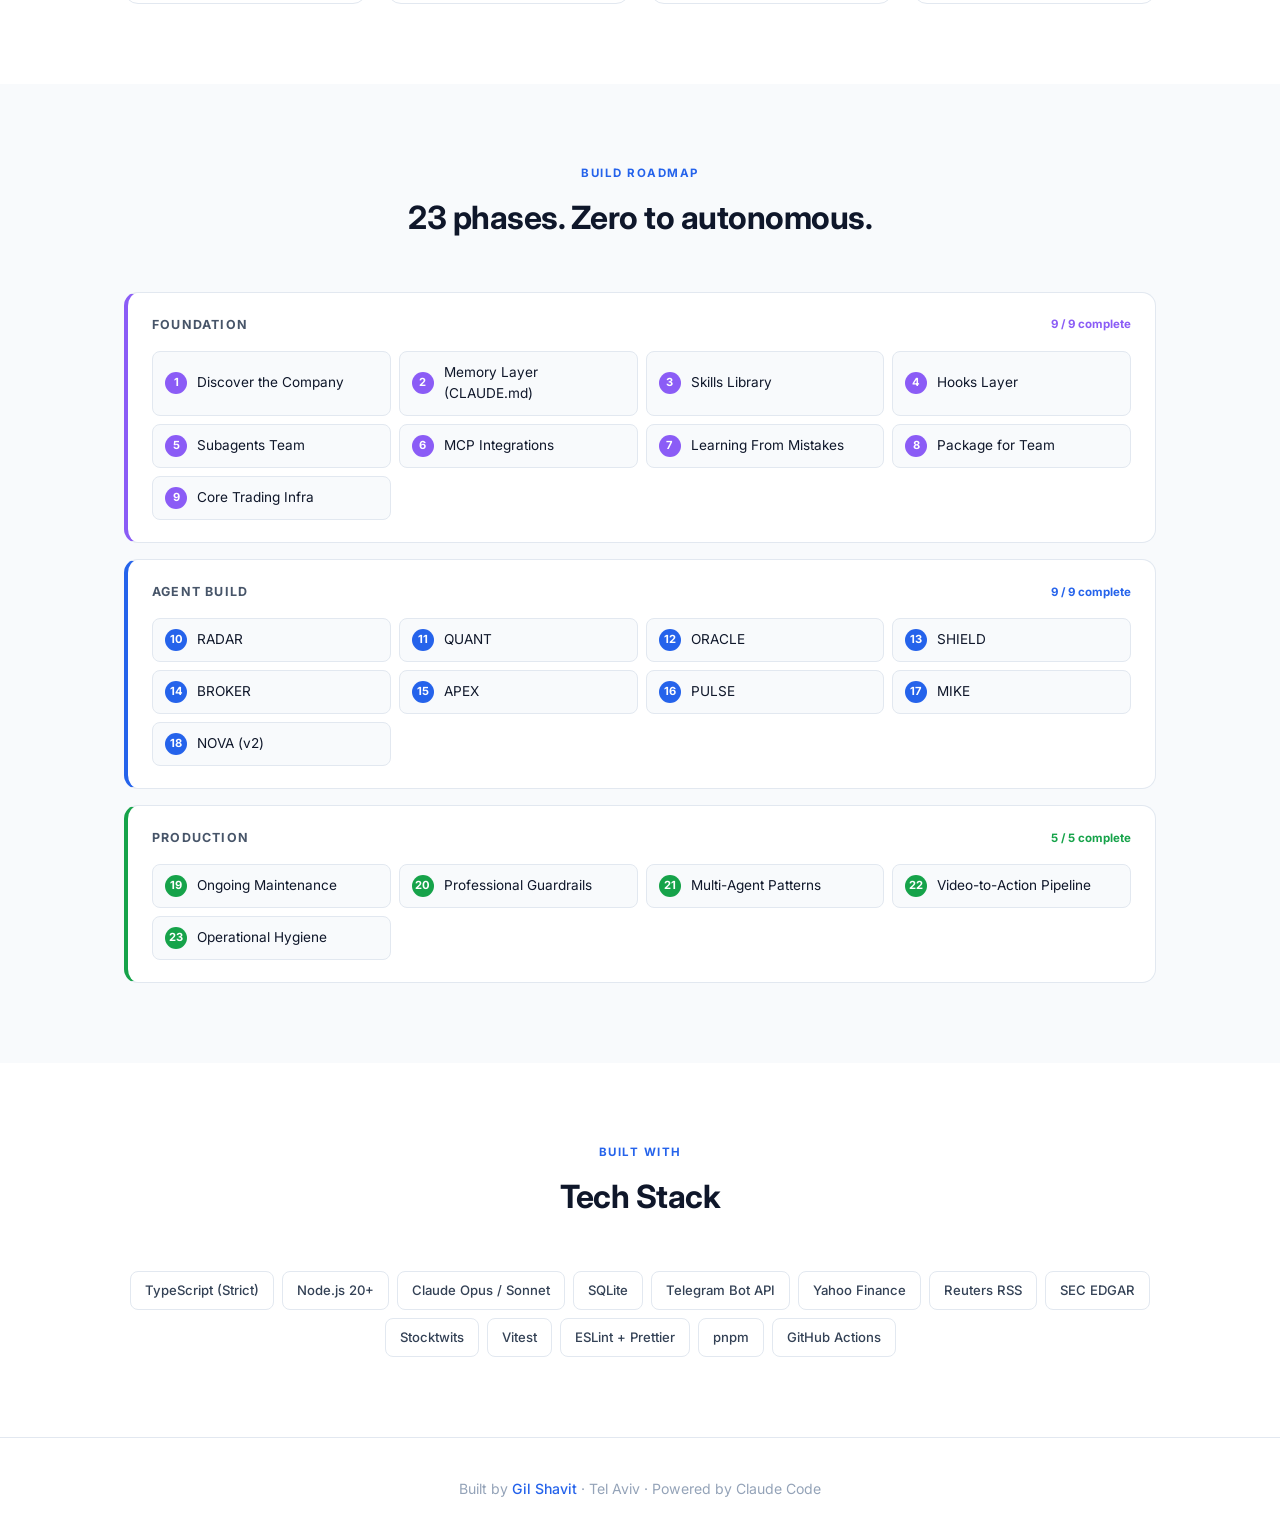
==== commit e11281ff: "feat: company showcase redesign — org tree, agent avatars, flow fix - Full visual redesign: org hier" ====
--- a/company/index.html
+++ b/company/index.html
@@ -5,370 +5,1027 @@
   <meta name="viewport" content="width=device-width, initial-scale=1.0">
   <title>Gil's Company — AI-Powered Autonomous Trading</title>
   <link rel="preconnect" href="https://fonts.googleapis.com">
-  <link href="https://fonts.googleapis.com/css2?family=Inter:wght@300;400;500;600;700&display=swap" rel="stylesheet">
+  <link href="https://fonts.googleapis.com/css2?family=Inter:wght@300;400;500;600;700;800&display=swap" rel="stylesheet">
   <style>
+    /* ─── Reset & Base ─────────────────────────────────────────── */
     *, *::before, *::after { margin: 0; padding: 0; box-sizing: border-box; }
-    body { font-family: 'Inter', sans-serif; color: #1a1a1a; background: #fff; line-height: 1.6; }
-    a { color: #1a1a1a; text-decoration: none; }
-    a:hover { color: #555; }
-    .container { max-width: 900px; margin: 0 auto; padding: 0 24px; }
-    section { padding: 56px 0; border-bottom: 1px solid #eee; }
-    section:last-of-type { border-bottom: none; }
-    h2 { font-size: 1.3rem; font-weight: 600; margin-bottom: 24px; text-transform: uppercase; letter-spacing: 1px; }
-    h2::after { content: ''; display: block; width: 32px; height: 3px; background: #2563eb; margin-top: 8px; border-radius: 2px; }
-
-    /* Nav */
-    .topnav { padding: 16px 0; border-bottom: 1px solid #eee; }
+    html { scroll-behavior: smooth; }
+    body {
+      font-family: 'Inter', -apple-system, sans-serif;
+      color: #0f172a;
+      background: #ffffff;
+      line-height: 1.6;
+      -webkit-font-smoothing: antialiased;
+    }
+    a { color: inherit; text-decoration: none; }
+    button { font-family: inherit; cursor: pointer; }
+    img { max-width: 100%; display: block; }
+
+    /* ─── Layout ───────────────────────────────────────────────── */
+    .container { max-width: 1080px; margin: 0 auto; padding: 0 24px; }
+    section { padding: 80px 0; }
+    section.alt { background: #f8fafc; }
+    .section-head { text-align: center; margin-bottom: 48px; }
+    .section-head .eyebrow {
+      font-size: 0.72rem; font-weight: 700; color: #2563eb;
+      text-transform: uppercase; letter-spacing: 1.5px; margin-bottom: 10px;
+    }
+    .section-head h2 {
+      font-size: 2rem; font-weight: 700; letter-spacing: -0.5px; color: #0f172a;
+    }
+    .section-head p {
+      max-width: 620px; margin: 14px auto 0; color: #64748b; font-size: 1rem;
+    }
+
+    /* ─── Nav ──────────────────────────────────────────────────── */
+    .topnav {
+      position: sticky; top: 0; z-index: 50;
+      background: rgba(255,255,255,0.92);
+      backdrop-filter: saturate(180%) blur(12px);
+      -webkit-backdrop-filter: saturate(180%) blur(12px);
+      border-bottom: 1px solid #e2e8f0;
+      padding: 14px 0;
+    }
     .topnav .container { display: flex; justify-content: space-between; align-items: center; }
-    .topnav a { font-size: 0.85rem; color: #888; transition: color 0.2s; }
-    .topnav a:hover { color: #1a1a1a; }
-    .topnav .brand { font-weight: 600; color: #2563eb; font-size: 0.95rem; }
-
-    /* Hero */
-    .hero { padding: 72px 0 56px; text-align: center; border-bottom: 1px solid #eee; }
-    .hero h1 { font-size: 2.4rem; font-weight: 700; letter-spacing: -0.5px; margin-bottom: 12px; }
-    .hero .tagline { font-size: 1.15rem; color: #666; max-width: 560px; margin: 0 auto 24px; }
-    .hero .stats { display: flex; justify-content: center; gap: 40px; margin-top: 8px; }
-    .hero .stat { text-align: center; }
-    .hero .stat-num { font-size: 1.8rem; font-weight: 700; color: #2563eb; }
-    .hero .stat-label { font-size: 0.8rem; color: #888; text-transform: uppercase; letter-spacing: 1px; }
-
-    /* Trade Flow Animation */
-    .flow-section { background: #fafafa; }
-    .flow-wrapper { position: relative; padding: 32px 0 16px; overflow-x: auto; }
-    .flow-steps { display: flex; align-items: center; justify-content: center; gap: 0; flex-wrap: nowrap; min-width: fit-content; margin: 0 auto; }
-    .flow-step { display: flex; flex-direction: column; align-items: center; text-align: center; min-width: 100px; position: relative; }
-    .flow-node { width: 64px; height: 64px; border-radius: 50%; border: 2px solid #ddd; display: flex; align-items: center; justify-content: center; font-size: 0.7rem; font-weight: 600; color: #999; background: #fff; transition: all 0.5s ease; position: relative; z-index: 1; }
-    .flow-node.active { border-color: #2563eb; color: #2563eb; box-shadow: 0 0 0 4px rgba(37,99,235,0.1); }
-    .flow-node.done { border-color: #2563eb; color: #fff; background: #2563eb; }
-    .flow-label { font-size: 0.75rem; color: #999; margin-top: 8px; transition: color 0.5s; }
-    .flow-label.active { color: #2563eb; font-weight: 500; }
-    .flow-arrow { width: 40px; display: flex; align-items: center; justify-content: center; color: #ddd; font-size: 1.2rem; transition: color 0.5s; margin-bottom: 24px; }
+    .brand {
+      display: inline-flex; align-items: center; gap: 10px;
+      font-weight: 700; color: #0f172a; font-size: 0.95rem;
+    }
+    .brand-logo {
+      width: 28px; height: 28px; border-radius: 7px;
+      background: linear-gradient(135deg, #2563eb, #1d4ed8);
+      display: flex; align-items: center; justify-content: center;
+      color: #fff; font-weight: 800; font-size: 0.8rem;
+    }
+    .nav-links { display: flex; gap: 28px; align-items: center; }
+    .nav-links a { font-size: 0.88rem; color: #64748b; transition: color .15s; }
+    .nav-links a:hover { color: #0f172a; }
+    .nav-back {
+      font-size: 0.85rem; color: #64748b;
+      padding: 7px 14px; border: 1px solid #e2e8f0; border-radius: 8px;
+      transition: all .15s;
+    }
+    .nav-back:hover { background: #f1f5f9; color: #0f172a; }
+
+    /* ─── Hero ─────────────────────────────────────────────────── */
+    .hero { padding: 96px 0 64px; text-align: center; position: relative; overflow: hidden; }
+    .hero::before {
+      content: ''; position: absolute; inset: 0;
+      background: radial-gradient(ellipse 800px 400px at 50% 0%, rgba(37,99,235,0.06), transparent 70%);
+      pointer-events: none;
+    }
+    .hero .container { position: relative; }
+    .hero-badge {
+      display: inline-flex; align-items: center; gap: 8px;
+      font-size: 0.72rem; font-weight: 600;
+      color: #16a34a; background: #ecfdf5;
+      border: 1px solid #a7f3d0; padding: 6px 14px;
+      border-radius: 999px; text-transform: uppercase; letter-spacing: 1px;
+      margin-bottom: 24px;
+    }
+    .pulse-dot {
+      width: 6px; height: 6px; border-radius: 50%; background: #16a34a;
+      animation: pulse 1.6s ease-in-out infinite;
+    }
+    @keyframes pulse {
+      0%, 100% { opacity: 1; transform: scale(1); box-shadow: 0 0 0 0 rgba(22,163,74,0.5); }
+      50% { opacity: .5; transform: scale(.85); box-shadow: 0 0 0 6px rgba(22,163,74,0); }
+    }
+    .hero h1 {
+      font-size: clamp(2.2rem, 5vw, 3.4rem);
+      font-weight: 800; letter-spacing: -1.5px;
+      color: #0f172a; line-height: 1.1; margin-bottom: 18px;
+    }
+    .hero h1 .accent { color: #2563eb; }
+    .hero .tagline {
+      font-size: 1.15rem; color: #475569;
+      max-width: 640px; margin: 0 auto 40px;
+    }
+    .hero-stats {
+      display: flex; justify-content: center; gap: 0; flex-wrap: wrap;
+      max-width: 640px; margin: 0 auto;
+      border: 1px solid #e2e8f0; border-radius: 14px; overflow: hidden;
+      background: #fff;
+    }
+    .hero-stat { flex: 1; min-width: 140px; padding: 24px 20px; text-align: center; }
+    .hero-stat + .hero-stat { border-left: 1px solid #e2e8f0; }
+    .hero-stat .num {
+      font-size: 1.9rem; font-weight: 800; color: #0f172a;
+      letter-spacing: -1px; line-height: 1;
+    }
+    .hero-stat .label {
+      font-size: 0.72rem; color: #94a3b8;
+      text-transform: uppercase; letter-spacing: 1.2px; margin-top: 6px;
+    }
+
+    /* ─── Performance Cards ────────────────────────────────────── */
+    .perf-grid {
+      display: grid;
+      grid-template-columns: repeat(auto-fit, minmax(220px, 1fr));
+      gap: 16px;
+    }
+    .perf-card {
+      padding: 28px 24px; background: #fff;
+      border: 1px solid #e2e8f0; border-radius: 14px;
+      transition: all .2s ease;
+    }
+    .perf-card:hover {
+      border-color: #cbd5e1;
+      box-shadow: 0 4px 20px rgba(15,23,42,0.04);
+      transform: translateY(-2px);
+    }
+    .perf-label {
+      font-size: 0.72rem; color: #94a3b8;
+      text-transform: uppercase; letter-spacing: 1.2px; margin-bottom: 10px;
+      font-weight: 600;
+    }
+    .perf-num {
+      font-size: 2rem; font-weight: 800;
+      color: #0f172a; letter-spacing: -0.8px; line-height: 1;
+    }
+    .perf-num.positive { color: #16a34a; }
+    .perf-num.negative { color: #dc2626; }
+    .perf-sub { font-size: 0.85rem; color: #64748b; margin-top: 8px; }
+    .perf-sub.positive { color: #16a34a; }
+    .perf-sub.negative { color: #dc2626; }
+    .perf-footer {
+      display: flex; justify-content: space-between; align-items: center;
+      margin-top: 24px; font-size: 0.82rem; color: #94a3b8; flex-wrap: wrap; gap: 8px;
+    }
+
+    /* ─── Departments ──────────────────────────────────────────── */
+    .dept { margin-bottom: 56px; }
+    .dept:last-child { margin-bottom: 0; }
+    .dept-header {
+      display: flex; align-items: center; gap: 14px; margin-bottom: 24px;
+      padding-bottom: 14px; border-bottom: 2px solid #f1f5f9;
+    }
+    .dept-dot { width: 12px; height: 12px; border-radius: 50%; flex-shrink: 0; }
+    .dept-header h3 {
+      font-size: 1.15rem; font-weight: 700; color: #0f172a;
+    }
+    .dept-header .dept-sub {
+      font-size: 0.85rem; color: #94a3b8; margin-left: auto;
+    }
+
+    /* ─── Agent Cards ──────────────────────────────────────────── */
+    .agents-grid {
+      display: grid;
+      grid-template-columns: repeat(auto-fill, minmax(260px, 1fr));
+      gap: 16px;
+    }
+    .agent-card {
+      background: #fff; border: 1px solid #e2e8f0; border-radius: 14px;
+      padding: 24px; cursor: pointer; transition: all .2s ease;
+      display: flex; flex-direction: column; gap: 4px;
+      position: relative; overflow: hidden;
+    }
+    .agent-card::after {
+      content: ''; position: absolute; top: 0; left: 0; right: 0; height: 3px;
+      background: var(--dept-color, #2563eb);
+      opacity: 0; transition: opacity .2s;
+    }
+    .agent-card:hover {
+      border-color: var(--dept-color, #2563eb);
+      box-shadow: 0 10px 30px rgba(15,23,42,0.06);
+      transform: translateY(-3px);
+    }
+    .agent-card:hover::after { opacity: 1; }
+    .agent-card:hover .agent-more { color: var(--dept-color, #2563eb); }
+    .dept-intel { --dept-color: #2563eb; }
+    .dept-trading { --dept-color: #16a34a; }
+    .dept-ops { --dept-color: #ea580c; }
+    .agent-avatar {
+      width: 64px; height: 64px; border-radius: 14px;
+      object-fit: cover; background: #f1f5f9; margin-bottom: 14px;
+      border: 1px solid #e2e8f0;
+    }
+    .agent-name {
+      font-size: 1.05rem; font-weight: 700; color: #0f172a;
+      letter-spacing: 0.5px;
+    }
+    .agent-role {
+      font-size: 0.82rem; color: #64748b; margin-bottom: 12px;
+    }
+    .agent-model {
+      display: inline-block; font-size: 0.68rem;
+      padding: 3px 9px; border-radius: 4px;
+      font-weight: 600; text-transform: uppercase; letter-spacing: 0.5px;
+      margin-bottom: 14px;
+    }
+    .agent-model.opus { color: #7c3aed; background: #f3e8ff; }
+    .agent-model.sonnet { color: #0369a1; background: #e0f2fe; }
+    .agent-desc {
+      font-size: 0.88rem; color: #475569; line-height: 1.55;
+      flex: 1;
+    }
+    .agent-more {
+      font-size: 0.78rem; font-weight: 600; color: #94a3b8;
+      margin-top: 16px; display: inline-flex; align-items: center; gap: 5px;
+      transition: color .15s;
+    }
+    .agent-more::after {
+      content: '→'; transition: transform .2s;
+    }
+    .agent-card:hover .agent-more::after { transform: translateX(3px); }
+
+    /* ─── Org Tree ────────────────────────────────────────────── */
+    .org-legend {
+      display: flex; justify-content: center; gap: 24px; flex-wrap: wrap;
+      margin-bottom: 32px; font-size: 0.82rem; color: #64748b;
+    }
+    .legend-item { display: inline-flex; align-items: center; gap: 8px; }
+    .legend-dot { width: 10px; height: 10px; border-radius: 50%; }
+
+    .org-tree {
+      overflow-x: auto;
+      padding: 10px 20px 20px;
+      margin: 0 -20px;
+    }
+    .org-tree ul {
+      list-style: none; padding: 0; margin: 0;
+      display: flex; justify-content: center;
+      position: relative;
+    }
+    .org-tree > ul { min-width: fit-content; }
+    .org-tree li {
+      display: flex; flex-direction: column; align-items: center;
+      padding: 28px 8px 0; position: relative;
+    }
+    /* CEO's root li has no connectors above */
+    .tree-root > .tree-ceo-li { padding-top: 0; }
+    .tree-root > .tree-ceo-li::before,
+    .tree-root > .tree-ceo-li::after { display: none; }
+
+    /* Sibling connectors: horizontal half-bars on every child li */
+    .org-tree li::before,
+    .org-tree li::after {
+      content: ''; position: absolute; top: 0;
+      height: 28px; width: 50%;
+      border-top: 2px solid #e2e8f0;
+    }
+    .org-tree li::before { right: 50%; }
+    .org-tree li::after { left: 50%; border-left: 2px solid #e2e8f0; }
+
+    /* Trim at first/last */
+    .org-tree li:first-child::before { border: 0 none; }
+    .org-tree li:last-child::after { border: 0 none; }
+    .org-tree li:last-child::before { border-right: 2px solid #e2e8f0; border-radius: 0 6px 0 0; }
+    .org-tree li:first-child::after { border-radius: 6px 0 0 0; }
+
+    /* Only child: no side bars, just a vertical stem (added via ul::before) */
+    .org-tree li:only-child::before,
+    .org-tree li:only-child::after { display: none; }
+
+    /* Vertical stem from a parent node down into its children ul */
+    .org-tree ul ul { padding-top: 28px; }
+    .org-tree ul ul::before {
+      content: ''; position: absolute; top: 0; left: 50%;
+      width: 2px; height: 28px;
+      background: #e2e8f0; transform: translateX(-1px);
+    }
+
+    /* CEO Node */
+    .ceo-node {
+      display: inline-flex; align-items: center; gap: 14px;
+      padding: 14px 22px; background: #0f172a; color: #fff;
+      border-radius: 14px;
+      box-shadow: 0 10px 25px rgba(15,23,42,0.2);
+    }
+    .ceo-avatar {
+      width: 42px; height: 42px; border-radius: 10px;
+      background: linear-gradient(135deg, #3b82f6, #1d4ed8);
+      display: flex; align-items: center; justify-content: center;
+      font-weight: 800; font-size: 1.2rem; letter-spacing: -1px;
+    }
+    .ceo-name { font-size: 0.95rem; font-weight: 700; line-height: 1.2; }
+    .ceo-role { font-size: 0.72rem; color: #94a3b8; text-transform: uppercase; letter-spacing: 1px; margin-top: 2px; }
+
+    /* Tree Nodes (clickable agents) */
+    .tree-node {
+      display: flex; flex-direction: column; align-items: center;
+      background: #fff; border: 1px solid #e2e8f0; border-radius: 14px;
+      padding: 14px 12px 12px; cursor: pointer;
+      width: 140px; transition: all .2s ease;
+      font-family: inherit; text-align: center;
+      position: relative; gap: 2px;
+    }
+    .tree-node:hover {
+      transform: translateY(-3px);
+      box-shadow: 0 12px 28px rgba(15,23,42,0.08);
+      border-color: var(--node-color, #2563eb);
+    }
+    .tree-node:focus-visible {
+      outline: 2px solid var(--node-color, #2563eb); outline-offset: 2px;
+    }
+    .tree-node.head { width: 160px; padding-top: 16px; }
+    .tree-node.head::before {
+      content: ''; position: absolute; top: 0; left: 0; right: 0; height: 3px;
+      background: var(--node-color, #2563eb);
+      border-radius: 14px 14px 0 0;
+    }
+    .tree-avatar {
+      width: 48px; height: 48px; border-radius: 12px;
+      object-fit: cover; background: #f1f5f9;
+      border: 1px solid #e2e8f0; margin-bottom: 8px;
+    }
+    .tree-avatar.lg { width: 60px; height: 60px; border-radius: 14px; }
+    .tree-name {
+      font-size: 0.92rem; font-weight: 700; color: #0f172a;
+      letter-spacing: 0.3px;
+    }
+    .tree-node.head .tree-name { font-size: 1rem; }
+    .tree-sub {
+      font-size: 0.72rem; color: #64748b;
+      line-height: 1.25;
+    }
+    .tree-chip {
+      margin-top: 6px; font-size: 0.62rem; font-weight: 700;
+      padding: 2px 7px; border-radius: 999px;
+      text-transform: uppercase; letter-spacing: 0.5px;
+    }
+    .tree-chip.opus { color: #7c3aed; background: #f3e8ff; }
+    .tree-chip.sonnet { color: #0369a1; background: #e0f2fe; }
+
+    /* Dept colors (CSS variables for each branch) */
+    .tree-branch.dept-intel { --node-color: #2563eb; }
+    .tree-branch.dept-trading { --node-color: #16a34a; }
+    .tree-branch.dept-ops { --node-color: #ea580c; }
+
+    .tree-hint {
+      text-align: center; font-size: 0.82rem; color: #94a3b8;
+      margin-top: 28px;
+    }
+
+    /* ─── Modal ────────────────────────────────────────────────── */
+    .modal-backdrop {
+      position: fixed; inset: 0; z-index: 100;
+      background: rgba(15,23,42,0.55);
+      backdrop-filter: blur(4px);
+      -webkit-backdrop-filter: blur(4px);
+      display: flex; align-items: center; justify-content: center;
+      padding: 24px; opacity: 0; pointer-events: none;
+      transition: opacity .2s ease;
+    }
+    .modal-backdrop.open { opacity: 1; pointer-events: auto; }
+    .modal {
+      background: #fff; border-radius: 18px; max-width: 680px; width: 100%;
+      max-height: 90vh; overflow: hidden; display: flex; flex-direction: column;
+      box-shadow: 0 25px 60px rgba(15,23,42,0.25);
+      transform: translateY(20px) scale(.98);
+      transition: transform .25s cubic-bezier(0.34,1.56,0.64,1);
+    }
+    .modal-backdrop.open .modal { transform: translateY(0) scale(1); }
+
+    .modal-close {
+      position: absolute; top: 16px; right: 16px;
+      width: 36px; height: 36px; border: none; border-radius: 10px;
+      background: rgba(255,255,255,0.9); color: #64748b;
+      font-size: 1.3rem; line-height: 1;
+      display: flex; align-items: center; justify-content: center;
+      transition: all .15s; z-index: 2;
+    }
+    .modal-close:hover { background: #fff; color: #0f172a; transform: rotate(90deg); }
+
+    .modal-header {
+      padding: 32px 32px 24px; position: relative;
+      background: linear-gradient(180deg, var(--agent-bg, #f1f5f9) 0%, #fff 100%);
+      border-bottom: 1px solid #f1f5f9;
+    }
+    .modal-header-top { display: flex; gap: 20px; align-items: center; }
+    .modal-avatar {
+      width: 80px; height: 80px; border-radius: 18px;
+      object-fit: cover; background: #fff; flex-shrink: 0;
+      border: 2px solid #fff;
+      box-shadow: 0 4px 16px rgba(15,23,42,0.08);
+    }
+    .modal-name {
+      font-size: 1.6rem; font-weight: 800; color: #0f172a;
+      letter-spacing: -0.5px; margin-bottom: 2px;
+    }
+    .modal-role { font-size: 0.95rem; color: #64748b; margin-bottom: 10px; }
+    .modal-meta {
+      display: flex; gap: 8px; flex-wrap: wrap;
+    }
+    .modal-badge {
+      font-size: 0.7rem; font-weight: 600;
+      padding: 3px 10px; border-radius: 999px;
+      text-transform: uppercase; letter-spacing: 0.5px;
+    }
+    .modal-badge.dept-intel { background: #dbeafe; color: #1d4ed8; }
+    .modal-badge.dept-trading { background: #dcfce7; color: #15803d; }
+    .modal-badge.dept-ops { background: #ffedd5; color: #c2410c; }
+    .modal-badge.opus { background: #f3e8ff; color: #7c3aed; }
+    .modal-badge.sonnet { background: #e0f2fe; color: #0369a1; }
+    .modal-tagline {
+      margin-top: 18px; font-size: 0.92rem; color: #334155;
+      padding: 14px 16px; background: #fff;
+      border-radius: 10px; border: 1px solid #e2e8f0;
+      font-style: italic;
+    }
+
+    .modal-tabs {
+      display: flex; border-bottom: 1px solid #e2e8f0;
+      background: #fff; padding: 0 32px;
+      overflow-x: auto; scrollbar-width: none;
+    }
+    .modal-tabs::-webkit-scrollbar { display: none; }
+    .modal-tab {
+      background: none; border: none; padding: 14px 16px;
+      font-size: 0.88rem; font-weight: 600; color: #94a3b8;
+      border-bottom: 2px solid transparent;
+      transition: all .15s; white-space: nowrap;
+    }
+    .modal-tab:hover { color: #475569; }
+    .modal-tab.active { color: #2563eb; border-bottom-color: #2563eb; }
+
+    .modal-body {
+      padding: 28px 32px; overflow-y: auto; flex: 1;
+    }
+    .tab-pane { display: none; animation: fadeIn .2s ease; }
+    .tab-pane.active { display: block; }
+    @keyframes fadeIn {
+      from { opacity: 0; transform: translateY(4px); }
+      to { opacity: 1; transform: translateY(0); }
+    }
+    .tab-pane h4 {
+      font-size: 0.75rem; font-weight: 700; color: #64748b;
+      text-transform: uppercase; letter-spacing: 1.2px;
+      margin: 0 0 12px;
+    }
+    .tab-pane h4:not(:first-child) { margin-top: 24px; }
+    .tab-list { list-style: none; padding: 0; margin: 0; }
+    .tab-list li {
+      padding: 10px 0 10px 24px; position: relative;
+      font-size: 0.92rem; color: #334155; line-height: 1.6;
+      border-bottom: 1px solid #f1f5f9;
+    }
+    .tab-list li:last-child { border-bottom: none; }
+    .tab-list li::before {
+      content: ''; position: absolute; left: 4px; top: 20px;
+      width: 6px; height: 6px; border-radius: 50%;
+      background: var(--agent-accent, #2563eb);
+    }
+    .tab-list.rules li::before {
+      background: transparent; border: 1.5px solid var(--agent-accent, #2563eb);
+      top: 17px; width: 8px; height: 8px;
+    }
+    .overview-grid {
+      display: grid; grid-template-columns: repeat(auto-fit, minmax(140px, 1fr));
+      gap: 12px; margin-bottom: 8px;
+    }
+    .overview-item {
+      padding: 14px; background: #f8fafc; border-radius: 10px;
+      border: 1px solid #e2e8f0;
+    }
+    .overview-item .k {
+      font-size: 0.7rem; color: #94a3b8;
+      text-transform: uppercase; letter-spacing: 1px; font-weight: 600;
+    }
+    .overview-item .v { font-size: 0.92rem; color: #0f172a; margin-top: 4px; font-weight: 600; }
+
+    .history-item {
+      display: flex; gap: 14px; padding: 14px 0;
+      border-bottom: 1px solid #f1f5f9;
+    }
+    .history-item:last-child { border-bottom: none; }
+    .history-date {
+      flex-shrink: 0; width: 90px; font-size: 0.78rem;
+      color: #94a3b8; font-weight: 600;
+    }
+    .history-event { font-size: 0.9rem; color: #334155; line-height: 1.5; }
+    .history-note {
+      margin-top: 16px; padding: 12px 14px;
+      background: #fffbeb; border: 1px solid #fde68a; border-radius: 8px;
+      font-size: 0.82rem; color: #92400e;
+    }
+
+    .stats-grid {
+      display: grid; grid-template-columns: 1fr 1fr; gap: 12px; margin-bottom: 18px;
+    }
+    .stat-block {
+      padding: 20px; border: 1px solid #e2e8f0; border-radius: 12px;
+      background: #f8fafc;
+    }
+    .stat-block .val {
+      font-size: 1.6rem; font-weight: 800; color: #0f172a;
+      letter-spacing: -0.5px; line-height: 1;
+    }
+    .stat-block .val.positive { color: #16a34a; }
+    .stat-block .val.negative { color: #dc2626; }
+    .stat-block .k {
+      font-size: 0.7rem; color: #94a3b8;
+      text-transform: uppercase; letter-spacing: 1px; font-weight: 600;
+      margin-bottom: 8px;
+    }
+    .stat-block .sub { font-size: 0.78rem; color: #64748b; margin-top: 6px; }
+
+    /* ─── Trade Flow ───────────────────────────────────────────── */
+    .flow-wrapper { padding: 20px 0; overflow-x: auto; }
+    .flow-steps {
+      display: flex; align-items: center; justify-content: center;
+      gap: 0; min-width: fit-content; margin: 0 auto;
+    }
+    .flow-step {
+      display: flex; flex-direction: column; align-items: center; text-align: center;
+      min-width: 100px;
+    }
+    .flow-node {
+      width: 68px; height: 68px; border-radius: 50%;
+      border: 2px solid #e2e8f0;
+      display: flex; align-items: center; justify-content: center;
+      font-size: 0.72rem; font-weight: 700; color: #94a3b8;
+      background: #fff; transition: all .4s ease;
+    }
+    .flow-node.active {
+      border-color: #2563eb; color: #2563eb;
+      box-shadow: 0 0 0 6px rgba(37,99,235,0.1);
+    }
+    .flow-node.done {
+      border-color: #2563eb; color: #fff; background: #2563eb;
+    }
+    .flow-label {
+      font-size: 0.75rem; color: #94a3b8; margin-top: 10px; transition: color .3s;
+    }
+    .flow-label.active { color: #2563eb; font-weight: 600; }
+    .flow-arrow {
+      width: 44px; text-align: center; color: #cbd5e1;
+      font-size: 1.2rem; margin-bottom: 28px; transition: color .3s;
+    }
     .flow-arrow.active { color: #2563eb; }
-    .flow-message { text-align: center; margin-top: 24px; min-height: 48px; }
-    .flow-message p { font-size: 0.9rem; color: #666; opacity: 0; transition: opacity 0.4s; }
+    .flow-message {
+      text-align: center; margin-top: 28px; min-height: 48px;
+      padding: 0 20px;
+    }
+    .flow-message p {
+      font-size: 0.92rem; color: #475569;
+      opacity: 0; transition: opacity .4s;
+    }
     .flow-message p.visible { opacity: 1; }
-    .flow-controls { text-align: center; margin-top: 16px; }
-    .flow-controls button { font-family: 'Inter', sans-serif; font-size: 0.8rem; padding: 8px 20px; border: 1px solid #ddd; background: #fff; border-radius: 6px; cursor: pointer; color: #555; transition: all 0.2s; }
-    .flow-controls button:hover { border-color: #999; color: #1a1a1a; }
-
-    /* Departments */
-    .dept { margin-bottom: 40px; }
-    .dept:last-child { margin-bottom: 0; }
-    .dept-header { display: flex; align-items: center; gap: 12px; margin-bottom: 16px; }
-    .dept-dot { width: 10px; height: 10px; border-radius: 50%; }
-    .dept-header h3 { font-size: 1.05rem; font-weight: 600; }
-    .dept-header span { font-size: 0.85rem; color: #888; }
-
-    /* Agent Cards */
-    .agents-grid { display: grid; grid-template-columns: repeat(auto-fill, minmax(240px, 1fr)); gap: 16px; }
-    .agent-card { border: 1px solid #eee; border-radius: 10px; padding: 20px; transition: box-shadow 0.2s; }
-    .agent-card:hover { box-shadow: 0 2px 12px rgba(0,0,0,0.06); }
-    .agent-card .agent-name { font-size: 1rem; font-weight: 600; margin-bottom: 2px; }
-    .agent-card .agent-role { font-size: 0.8rem; color: #888; margin-bottom: 10px; }
-    .agent-card .agent-model { font-size: 0.7rem; color: #2563eb; background: rgba(37,99,235,0.06); display: inline-block; padding: 2px 8px; border-radius: 3px; margin-bottom: 10px; }
-    .agent-card p { font-size: 0.85rem; color: #555; line-height: 1.5; }
-
-    /* How it works */
-    .how-list { counter-reset: how; }
-    .how-item { display: flex; gap: 16px; margin-bottom: 24px; }
-    .how-item:last-child { margin-bottom: 0; }
-    .how-num { flex-shrink: 0; width: 32px; height: 32px; border-radius: 50%; border: 1.5px solid #2563eb; display: flex; align-items: center; justify-content: center; font-size: 0.8rem; font-weight: 600; color: #2563eb; }
-    .how-text h4 { font-size: 0.95rem; font-weight: 600; margin-bottom: 2px; }
-    .how-text p { font-size: 0.9rem; color: #555; }
-
-    /* Roadmap */
-    .roadmap { display: flex; flex-direction: column; gap: 28px; }
-    .roadmap-group-title { font-size: 0.8rem; font-weight: 600; text-transform: uppercase; letter-spacing: 1px; color: #888; margin-bottom: 12px; }
-    .roadmap-items { display: grid; grid-template-columns: repeat(auto-fill, minmax(220px, 1fr)); gap: 8px; }
-    .roadmap-item { display: flex; align-items: center; gap: 10px; padding: 10px 14px; border: 1px solid #eee; border-radius: 8px; font-size: 0.85rem; color: #888; transition: all 0.2s; }
-    .roadmap-item:hover { border-color: #ccc; }
-    .roadmap-num { flex-shrink: 0; width: 24px; height: 24px; border-radius: 50%; border: 1.5px solid #ddd; display: flex; align-items: center; justify-content: center; font-size: 0.7rem; font-weight: 600; color: #aaa; }
-    .roadmap-item.done { color: #1a1a1a; border-color: #ddd; }
-    .roadmap-item.done .roadmap-num { background: #2563eb; color: #fff; border-color: #2563eb; }
-
-    /* Tech stack */
-    .tech-grid { display: flex; flex-wrap: wrap; gap: 8px; }
-    .tech-badge { font-size: 0.8rem; padding: 6px 14px; background: rgba(37,99,235,0.05); border-radius: 6px; color: #2563eb; font-weight: 500; }
-
-    /* Footer */
-    .footer { text-align: center; padding: 40px 0; }
-    .footer a { display: inline-flex; align-items: center; gap: 6px; font-size: 0.9rem; color: #555; border: 1px solid #ddd; padding: 10px 24px; border-radius: 6px; transition: all 0.2s; }
-    .footer a:hover { border-color: #999; color: #1a1a1a; }
-
-    @media (max-width: 600px) {
-      .hero { padding: 48px 0 40px; }
-      .hero h1 { font-size: 1.8rem; }
-      .hero .stats { gap: 24px; }
-      .hero .stat-num { font-size: 1.4rem; }
-      .flow-steps { justify-content: flex-start; padding: 0 16px; }
-      .flow-step { min-width: 80px; }
-      .flow-node { width: 52px; height: 52px; font-size: 0.6rem; }
+    .flow-controls { text-align: center; margin-top: 18px; }
+    .flow-btn {
+      font-size: 0.85rem; font-weight: 600;
+      padding: 10px 24px; border: 1px solid #e2e8f0;
+      background: #fff; border-radius: 10px; color: #334155;
+      transition: all .15s;
+    }
+    .flow-btn:hover { border-color: #2563eb; color: #2563eb; }
+
+    /* ─── How it works ─────────────────────────────────────────── */
+    .how-grid {
+      display: grid; grid-template-columns: repeat(auto-fit, minmax(240px, 1fr));
+      gap: 20px;
+    }
+    .how-card {
+      padding: 28px 24px; background: #fff;
+      border: 1px solid #e2e8f0; border-radius: 14px;
+      transition: all .2s;
+    }
+    .how-card:hover { border-color: #cbd5e1; box-shadow: 0 4px 16px rgba(15,23,42,0.04); }
+    .how-num {
+      width: 36px; height: 36px; border-radius: 10px;
+      background: #eff6ff; color: #2563eb;
+      display: flex; align-items: center; justify-content: center;
+      font-weight: 700; font-size: 0.95rem; margin-bottom: 14px;
+    }
+    .how-card h4 { font-size: 1rem; font-weight: 700; color: #0f172a; margin-bottom: 6px; }
+    .how-card p { font-size: 0.88rem; color: #475569; line-height: 1.55; }
+
+    /* ─── Roadmap ──────────────────────────────────────────────── */
+    .roadmap { display: flex; flex-direction: column; gap: 16px; }
+    .roadmap-group {
+      padding: 22px 24px; background: #fff;
+      border: 1px solid #e2e8f0; border-radius: 14px;
+      border-left: 4px solid;
+    }
+    .roadmap-group.group-foundation { border-left-color: #8b5cf6; }
+    .roadmap-group.group-agent { border-left-color: #2563eb; }
+    .roadmap-group.group-prod { border-left-color: #16a34a; }
+    .roadmap-head {
+      display: flex; justify-content: space-between; align-items: center; margin-bottom: 16px;
+    }
+    .roadmap-head .title {
+      font-size: 0.78rem; font-weight: 700; text-transform: uppercase;
+      letter-spacing: 1.2px; color: #475569;
+    }
+    .roadmap-count { font-size: 0.72rem; font-weight: 700; }
+    .group-foundation .roadmap-count { color: #8b5cf6; }
+    .group-agent .roadmap-count { color: #2563eb; }
+    .group-prod .roadmap-count { color: #16a34a; }
+    .roadmap-items {
+      display: grid;
+      grid-template-columns: repeat(auto-fill, minmax(220px, 1fr));
+      gap: 8px;
+    }
+    .roadmap-item {
+      display: flex; align-items: center; gap: 10px;
+      padding: 10px 12px; border-radius: 8px;
+      font-size: 0.85rem; color: #0f172a;
+      background: #f8fafc; border: 1px solid #e2e8f0;
+    }
+    .roadmap-num {
+      flex-shrink: 0; width: 22px; height: 22px; border-radius: 50%;
+      display: flex; align-items: center; justify-content: center;
+      font-size: 0.7rem; font-weight: 700; color: #fff;
+    }
+    .group-foundation .roadmap-num { background: #8b5cf6; }
+    .group-agent .roadmap-num { background: #2563eb; }
+    .group-prod .roadmap-num { background: #16a34a; }
+
+    /* ─── Tech Stack ──────────────────────────────────────────── */
+    .tech-grid { display: flex; flex-wrap: wrap; gap: 8px; justify-content: center; }
+    .tech-badge {
+      font-size: 0.82rem; padding: 8px 14px;
+      background: #fff; border: 1px solid #e2e8f0;
+      border-radius: 8px; color: #334155; font-weight: 500;
+    }
+
+    /* ─── Footer ───────────────────────────────────────────────── */
+    .site-footer {
+      padding: 40px 0; border-top: 1px solid #e2e8f0;
+      text-align: center; font-size: 0.88rem; color: #94a3b8;
+    }
+    .site-footer a { color: #2563eb; font-weight: 500; }
+
+    /* ─── Responsive ───────────────────────────────────────────── */
+    @media (max-width: 768px) {
+      section { padding: 56px 0; }
+      .hero { padding: 64px 0 48px; }
+      .hero h1 { font-size: 2rem; }
+      .hero .tagline { font-size: 1rem; }
+      .hero-stat { padding: 18px 16px; }
+      .hero-stat .num { font-size: 1.5rem; }
+      .section-head h2 { font-size: 1.5rem; }
+      .nav-links { gap: 14px; }
+      .agents-grid { grid-template-columns: 1fr; }
+      .how-grid { grid-template-columns: 1fr; }
+      .flow-step { min-width: 74px; }
+      .flow-node { width: 54px; height: 54px; font-size: 0.62rem; }
       .flow-arrow { width: 24px; font-size: 1rem; }
-      .agents-grid { grid-template-columns: 1fr; }
-      section { padding: 40px 0; }
+      .modal { max-height: 94vh; border-radius: 14px; }
+      .modal-header { padding: 28px 20px 20px; }
+      .modal-header-top { flex-direction: column; text-align: center; gap: 14px; }
+      .modal-avatar { width: 72px; height: 72px; }
+      .modal-meta { justify-content: center; }
+      .modal-tabs { padding: 0 16px; }
+      .modal-tab { padding: 12px 10px; font-size: 0.82rem; }
+      .modal-body { padding: 20px 20px; }
+      .stats-grid { grid-template-columns: 1fr; }
+      .history-date { width: 72px; font-size: 0.72rem; }
+      /* Tree fits narrower */
+      .tree-node { width: 128px; padding: 10px 10px 10px; }
+      .tree-node.head { width: 144px; }
+      .tree-avatar { width: 40px; height: 40px; }
+      .tree-avatar.lg { width: 50px; height: 50px; }
+      .tree-name { font-size: 0.82rem; }
+      .tree-node.head .tree-name { font-size: 0.9rem; }
+      .tree-sub { font-size: 0.66rem; }
+      .org-tree li { padding: 24px 8px 0; }
+      .org-tree li::before, .org-tree li::after { height: 24px; }
+      .org-tree ul ul { padding-top: 24px; }
+      .org-tree ul ul::before { height: 24px; }
+      .ceo-node { padding: 12px 18px; }
+    }
+    @media (max-width: 420px) {
+      .nav-links a:not(.nav-back) { display: none; }
+      .hero h1 { font-size: 1.7rem; }
+      .roadmap-items { grid-template-columns: 1fr; }
+      .tree-node { width: 108px; }
+      .tree-node.head { width: 120px; }
+      .tree-sub { display: none; } /* keep mobile compact */
     }
   </style>
 </head>
 <body>
 
-  <!-- Top Navigation -->
+  <!-- ═══ Nav ═══════════════════════════════════════════════════ -->
   <nav class="topnav">
     <div class="container">
-      <span class="brand" style="display:inline-flex;align-items:center;gap:8px;">
-        <svg width="36" height="28" viewBox="0 0 44 52" fill="none" xmlns="http://www.w3.org/2000/svg"><line x1="6" y1="30" x2="6" y2="48" stroke="#2563eb" stroke-width="1.5"/><rect x="2" y="34" width="8" height="10" rx="1" fill="#2563eb" opacity="0.4"/><line x1="22" y1="20" x2="22" y2="46" stroke="#2563eb" stroke-width="1.5"/><rect x="18" y="24" width="8" height="16" rx="1" fill="#2563eb" opacity="0.65"/><line x1="38" y1="4" x2="38" y2="42" stroke="#2563eb" stroke-width="1.5"/><rect x="34" y="10" width="8" height="24" rx="1" fill="#2563eb"/></svg>
+      <a href="#top" class="brand">
+        <span class="brand-logo">G</span>
         Gil's Company
-      </span>
-      <a href="/">← Back to Portfolio</a>
+      </a>
+      <div class="nav-links">
+        <a href="#performance">Performance</a>
+        <a href="#team">Team</a>
+        <a href="#roadmap">Roadmap</a>
+        <a href="../index.html" class="nav-back">← Portfolio</a>
+      </div>
     </div>
   </nav>
 
-  <!-- Hero -->
-  <header class="hero">
+  <!-- ═══ Hero ══════════════════════════════════════════════════ -->
+  <header class="hero" id="top">
     <div class="container">
-      <div style="display:flex;align-items:center;justify-content:center;gap:16px;margin-bottom:4px;">
-        <svg width="52" height="44" viewBox="0 0 44 52" fill="none" xmlns="http://www.w3.org/2000/svg"><line x1="6" y1="30" x2="6" y2="48" stroke="#2563eb" stroke-width="1.5"/><rect x="2" y="34" width="8" height="10" rx="1" fill="#2563eb" opacity="0.4"/><line x1="22" y1="20" x2="22" y2="46" stroke="#2563eb" stroke-width="1.5"/><rect x="18" y="24" width="8" height="16" rx="1" fill="#2563eb" opacity="0.65"/><line x1="38" y1="4" x2="38" y2="42" stroke="#2563eb" stroke-width="1.5"/><rect x="34" y="10" width="8" height="24" rx="1" fill="#2563eb"/></svg>
-        <h1>Gil's Company</h1>
-      </div>
-      <p class="tagline">An autonomous AI trading company — 9 agents across 3 departments that analyze markets, manage risk, and execute trades without human intervention.</p>
-      <div class="stats">
-        <div class="stat"><div class="stat-num">9</div><div class="stat-label">AI Agents</div></div>
-        <div class="stat"><div class="stat-num">3</div><div class="stat-label">Departments</div></div>
-        <div class="stat"><div class="stat-num">24/7</div><div class="stat-label">Autonomous</div></div>
+      <div class="hero-badge">
+        <span class="pulse-dot"></span>
+        Paper Trading · Active
+      </div>
+      <h1>An <span class="accent">autonomous AI</span> trading company.</h1>
+      <p class="tagline">
+        9 specialized agents across 3 departments analyze markets, manage risk,
+        and execute trades — coordinated 24/7 without human intervention.
+      </p>
+      <div class="hero-stats">
+        <div class="hero-stat">
+          <div class="num">9</div>
+          <div class="label">AI Agents</div>
+        </div>
+        <div class="hero-stat">
+          <div class="num">3</div>
+          <div class="label">Departments</div>
+        </div>
+        <div class="hero-stat">
+          <div class="num" id="hero-trades">—</div>
+          <div class="label">Trades Executed</div>
+        </div>
+        <div class="hero-stat">
+          <div class="num">24/7</div>
+          <div class="label">Autonomous</div>
+        </div>
       </div>
     </div>
   </header>
 
-  <!-- Live Trade Flow Animation -->
-  <section class="flow-section">
+  <!-- ═══ Performance ══════════════════════════════════════════ -->
+  <section class="alt" id="performance">
     <div class="container">
-      <h2>Live Trade Flow</h2>
-      <p style="color:#666; font-size:0.9rem; margin-bottom:24px;">Watch a trade signal move through the agent chain of command — from detection to execution.</p>
+      <div class="section-head">
+        <div class="eyebrow">Live Performance</div>
+        <h2>Real trades, real data.</h2>
+        <p>Every number on this page is pulled from the company's own portfolio — updated after every trade execution.</p>
+      </div>
+      <div class="perf-grid" id="perf-grid">
+        <div class="perf-card">
+          <div class="perf-label">Loading</div>
+          <div class="perf-num" style="color:#cbd5e1;">—</div>
+        </div>
+        <div class="perf-card">
+          <div class="perf-label">Loading</div>
+          <div class="perf-num" style="color:#cbd5e1;">—</div>
+        </div>
+        <div class="perf-card">
+          <div class="perf-label">Loading</div>
+          <div class="perf-num" style="color:#cbd5e1;">—</div>
+        </div>
+        <div class="perf-card">
+          <div class="perf-label">Loading</div>
+          <div class="perf-num" style="color:#cbd5e1;">—</div>
+        </div>
+      </div>
+      <div class="perf-footer">
+        <span><strong>Paper trading</strong> · $100,000 starting capital · Fully autonomous</span>
+        <span id="perf-updated"></span>
+      </div>
+    </div>
+  </section>
+
+  <!-- ═══ The Team — Org Hierarchy ═════════════════════════════ -->
+  <section id="team">
+    <div class="container">
+      <div class="section-head">
+        <div class="eyebrow">The Team</div>
+        <h2>Company hierarchy.</h2>
+
+      </div>
+
+      <div class="org-legend">
+        <span class="legend-item"><span class="legend-dot" style="background:#2563eb"></span> Intelligence</span>
+        <span class="legend-item"><span class="legend-dot" style="background:#16a34a"></span> Trading</span>
+        <span class="legend-item"><span class="legend-dot" style="background:#ea580c"></span> Operations</span>
+      </div>
+
+      <div class="org-tree">
+        <ul class="tree-root">
+          <li class="tree-ceo-li">
+            <a href="../cv.pdf" target="_blank" class="tree-node head" aria-label="Gil Shavit — Founder & CEO">
+              <div class="tree-avatar lg ceo-avatar">G</div>
+              <div class="tree-name">Gil Shavit</div>
+              <div class="tree-sub">Founder · CEO</div>
+              <span class="tree-chip" style="background:#f1f5f9;color:#475569;border:1px solid #e2e8f0;">CV</span>
+            </a>
+            <ul class="tree-depts">
+              <!-- Intelligence branch -->
+              <li class="tree-branch dept-intel">
+                <button class="tree-node head" data-agent="oracle" aria-label="ORACLE — Head of Intelligence">
+                  <img class="tree-avatar lg" src="avatars/oracle.png" alt="" loading="lazy">
+                  <div class="tree-name">ORACLE</div>
+                  <div class="tree-sub">Head of Intelligence</div>
+                  <span class="tree-chip opus">Opus</span>
+                </button>
+                <ul>
+                  <li>
+                    <button class="tree-node sub" data-agent="radar" aria-label="RADAR — News & Sentiment">
+                      <img class="tree-avatar" src="avatars/radar.png" alt="" loading="lazy">
+                      <div class="tree-name">RADAR</div>
+                      <div class="tree-sub">News &amp; Sentiment</div>
+                      <span class="tree-chip sonnet">Sonnet</span>
+                    </button>
+                  </li>
+                  <li>
+                    <button class="tree-node sub" data-agent="quant" aria-label="QUANT — Technical Analyst">
+                      <img class="tree-avatar" src="avatars/quant.png" alt="" loading="lazy">
+                      <div class="tree-name">QUANT</div>
+                      <div class="tree-sub">Technical Analyst</div>
+                      <span class="tree-chip sonnet">Sonnet</span>
+                    </button>
+                  </li>
+                </ul>
+              </li>
+
+              <!-- Trading branch -->
+              <li class="tree-branch dept-trading">
+                <button class="tree-node head" data-agent="apex" aria-label="APEX — Head of Trading">
+                  <img class="tree-avatar lg" src="avatars/apex.png" alt="" loading="lazy">
+                  <div class="tree-name">APEX</div>
+                  <div class="tree-sub">Head of Trading</div>
+                  <span class="tree-chip opus">Opus</span>
+                </button>
+                <ul>
+                  <li>
+                    <button class="tree-node sub" data-agent="shield" aria-label="SHIELD — Risk Manager">
+                      <img class="tree-avatar" src="avatars/shield.png" alt="" loading="lazy">
+                      <div class="tree-name">SHIELD</div>
+                      <div class="tree-sub">Risk Manager</div>
+                      <span class="tree-chip sonnet">Sonnet</span>
+                    </button>
+                  </li>
+                  <li>
+                    <button class="tree-node sub" data-agent="broker" aria-label="BROKER — Trade Executor">
+                      <img class="tree-avatar" src="avatars/broker.png" alt="" loading="lazy">
+                      <div class="tree-name">BROKER</div>
+                      <div class="tree-sub">Trade Executor</div>
+                      <span class="tree-chip sonnet">Sonnet</span>
+                    </button>
+                  </li>
+                </ul>
+              </li>
+
+              <!-- Operations branch -->
+              <li class="tree-branch dept-ops">
+                <button class="tree-node head" data-agent="mike" aria-label="MIKE — Chief of Staff">
+                  <img class="tree-avatar lg" src="avatars/mike.png" alt="" loading="lazy">
+                  <div class="tree-name">MIKE</div>
+                  <div class="tree-sub">Chief of Staff</div>
+                  <span class="tree-chip opus">Opus</span>
+                </button>
+                <ul>
+                  <li>
+                    <button class="tree-node sub" data-agent="pulse" aria-label="PULSE — System Monitor">
+                      <img class="tree-avatar" src="avatars/pulse.png" alt="" loading="lazy">
+                      <div class="tree-name">PULSE</div>
+                      <div class="tree-sub">System Monitor</div>
+                      <span class="tree-chip sonnet">Sonnet</span>
+                    </button>
+                  </li>
+                  <li>
+                    <button class="tree-node sub" data-agent="nova" aria-label="NOVA — Marketing (v2)">
+                      <img class="tree-avatar" src="avatars/nova.png" alt="" loading="lazy">
+                      <div class="tree-name">NOVA</div>
+                      <div class="tree-sub">Marketing (v2)</div>
+                      <span class="tree-chip sonnet">Sonnet</span>
+                    </button>
+                  </li>
+                </ul>
+              </li>
+            </ul>
+          </li>
+        </ul>
+      </div>
+
+      <p class="tree-hint">👆 Tap any agent to see their rules, history, and stats.</p>
+    </div>
+  </section>
+
+  <!-- ═══ Trade Flow ═══════════════════════════════════════════ -->
+  <section class="alt">
+    <div class="container">
+      <div class="section-head">
+        <div class="eyebrow">How a Trade Flows</div>
+        <h2>From signal to execution.</h2>
+        <p>Watch a trade move through the agent chain of command — every step, every check.</p>
+      </div>
       <div class="flow-wrapper">
         <div class="flow-steps">
-          <div class="flow-step" data-step="0">
-            <div class="flow-node" id="fn-radar">RADAR</div>
-            <div class="flow-label">Detects Signal</div>
+          <div class="flow-step"><div class="flow-node" id="fn-radar">RADAR</div><div class="flow-label">Detects</div></div>
+          <div class="flow-arrow" id="fa-0">→</div>
+          <div class="flow-step"><div class="flow-node" id="fn-oracle">ORACLE</div><div class="flow-label">Analyzes</div></div>
+          <div class="flow-arrow" id="fa-1">→</div>
+          <div class="flow-step"><div class="flow-node" id="fn-apex">APEX</div><div class="flow-label">Decides</div></div>
+          <div class="flow-arrow" id="fa-2">→</div>
+          <div class="flow-step"><div class="flow-node" id="fn-shield">SHIELD</div><div class="flow-label">Risk Check</div></div>
+          <div class="flow-arrow" id="fa-3">→</div>
+          <div class="flow-step"><div class="flow-node" id="fn-broker">BROKER</div><div class="flow-label">Executes</div></div>
+        </div>
+      </div>
+      <div class="flow-message">
+        <p id="flow-msg"></p>
+      </div>
+    </div>
+  </section>
+
+  <!-- ═══ How It Works ═════════════════════════════════════════ -->
+  <section>
+    <div class="container">
+      <div class="section-head">
+        <div class="eyebrow">How It Works</div>
+        <h2>Four stages, fully autonomous.</h2>
+      </div>
+      <div class="how-grid">
+        <div class="how-card">
+          <div class="how-num">1</div>
+          <h4>Intelligence Gathering</h4>
+          <p>RADAR scans news, sentiment, and SEC filings every 15 min. QUANT runs technical analysis — SMA 150 crossovers, RSI, volume. Both report to ORACLE.</p>
+        </div>
+        <div class="how-card">
+          <div class="how-num">2</div>
+          <h4>Decision Making</h4>
+          <p>ORACLE synthesizes intelligence into briefings and sends them to APEX. APEX reviews past lessons, evaluates the opportunity, and decides whether to trade.</p>
+        </div>
+        <div class="how-card">
+          <div class="how-num">3</div>
+          <h4>Risk Assessment</h4>
+          <p>Every trade passes through SHIELD — the risk manager with veto power. SHIELD checks stops, position sizing, cash reserves, and scores risk 0–100.</p>
+        </div>
+        <div class="how-card">
+          <div class="how-num">4</div>
+          <h4>Execution &amp; Monitoring</h4>
+          <p>BROKER executes approved trades with 7 mandatory checks. PULSE monitors system health 24/7, MIKE escalates critical issues to Gil via Telegram.</p>
+        </div>
+      </div>
+    </div>
+  </section>
+
+  <!-- ═══ Roadmap ══════════════════════════════════════════════ -->
+  <section class="alt" id="roadmap">
+    <div class="container">
+      <div class="section-head">
+        <div class="eyebrow">Build Roadmap</div>
+        <h2>23 phases. Zero to autonomous.</h2>
+      </div>
+      <div class="roadmap">
+        <div class="roadmap-group group-foundation">
+          <div class="roadmap-head">
+            <div class="title">Foundation</div>
+            <div class="roadmap-count">9 / 9 complete</div>
           </div>
-          <div class="flow-arrow" id="fa-0">→</div>
-          <div class="flow-step" data-step="1">
-            <div class="flow-node" id="fn-oracle">ORACLE</div>
-            <div class="flow-label">Analyzes</div>
-          </div>
-          <div class="flow-arrow" id="fa-1">→</div>
-          <div class="flow-step" data-step="2">
-            <div class="flow-node" id="fn-apex">APEX</div>
-            <div class="flow-label">Decides</div>
-          </div>
-          <div class="flow-arrow" id="fa-2">→</div>
-          <div class="flow-step" data-step="3">
-            <div class="flow-node" id="fn-shield">SHIELD</div>
-            <div class="flow-label">Risk Check</div>
-          </div>
-          <div class="flow-arrow" id="fa-3">→</div>
-          <div class="flow-step" data-step="4">
-            <div class="flow-node" id="fn-broker">BROKER</div>
-            <div class="flow-label">Executes</div>
+          <div class="roadmap-items">
+            <div class="roadmap-item"><span class="roadmap-num">1</span><span>Discover the Company</span></div>
+            <div class="roadmap-item"><span class="roadmap-num">2</span><span>Memory Layer (CLAUDE.md)</span></div>
+            <div class="roadmap-item"><span class="roadmap-num">3</span><span>Skills Library</span></div>
+            <div class="roadmap-item"><span class="roadmap-num">4</span><span>Hooks Layer</span></div>
+            <div class="roadmap-item"><span class="roadmap-num">5</span><span>Subagents Team</span></div>
+            <div class="roadmap-item"><span class="roadmap-num">6</span><span>MCP Integrations</span></div>
+            <div class="roadmap-item"><span class="roadmap-num">7</span><span>Learning From Mistakes</span></div>
+            <div class="roadmap-item"><span class="roadmap-num">8</span><span>Package for Team</span></div>
+            <div class="roadmap-item"><span class="roadmap-num">9</span><span>Core Trading Infra</span></div>
           </div>
         </div>
-      </div>
-      <div class="flow-message">
-        <p id="flow-msg">Press play to watch a trade flow through the system.</p>
-      </div>
-      <div class="flow-controls">
-        <button id="flow-btn" onclick="startFlow()">▶ Play Trade Flow</button>
+        <div class="roadmap-group group-agent">
+          <div class="roadmap-head">
+            <div class="title">Agent Build</div>
+            <div class="roadmap-count">9 / 9 complete</div>
+          </div>
+          <div class="roadmap-items">
+            <div class="roadmap-item"><span class="roadmap-num">10</span><span>RADAR</span></div>
+            <div class="roadmap-item"><span class="roadmap-num">11</span><span>QUANT</span></div>
+            <div class="roadmap-item"><span class="roadmap-num">12</span><span>ORACLE</span></div>
+            <div class="roadmap-item"><span class="roadmap-num">13</span><span>SHIELD</span></div>
+            <div class="roadmap-item"><span class="roadmap-num">14</span><span>BROKER</span></div>
+            <div class="roadmap-item"><span class="roadmap-num">15</span><span>APEX</span></div>
+            <div class="roadmap-item"><span class="roadmap-num">16</span><span>PULSE</span></div>
+            <div class="roadmap-item"><span class="roadmap-num">17</span><span>MIKE</span></div>
+            <div class="roadmap-item"><span class="roadmap-num">18</span><span>NOVA (v2)</span></div>
+          </div>
+        </div>
+        <div class="roadmap-group group-prod">
+          <div class="roadmap-head">
+            <div class="title">Production</div>
+            <div class="roadmap-count">5 / 5 complete</div>
+          </div>
+          <div class="roadmap-items">
+            <div class="roadmap-item"><span class="roadmap-num">19</span><span>Ongoing Maintenance</span></div>
+            <div class="roadmap-item"><span class="roadmap-num">20</span><span>Professional Guardrails</span></div>
+            <div class="roadmap-item"><span class="roadmap-num">21</span><span>Multi-Agent Patterns</span></div>
+            <div class="roadmap-item"><span class="roadmap-num">22</span><span>Video-to-Action Pipeline</span></div>
+            <div class="roadmap-item"><span class="roadmap-num">23</span><span>Operational Hygiene</span></div>
+          </div>
+        </div>
       </div>
     </div>
   </section>
 
-  <!-- How It Works -->
+  <!-- ═══ Tech Stack ═══════════════════════════════════════════ -->
   <section>
     <div class="container">
-      <h2>How It Works</h2>
-      <div class="how-list">
-        <div class="how-item">
-          <div class="how-num">1</div>
-          <div class="how-text">
-            <h4>Intelligence Gathering</h4>
-            <p>RADAR scans news, sentiment, and SEC filings every 15 minutes. QUANT runs technical analysis — SMA 150 crossovers, RSI, volume patterns. Both report to ORACLE.</p>
-          </div>
-        </div>
-        <div class="how-item">
-          <div class="how-num">2</div>
-          <div class="how-text">
-            <h4>Decision Making</h4>
-            <p>ORACLE synthesizes intelligence into actionable briefings and sends them to APEX. APEX reviews past lessons for the ticker, evaluates the opportunity, and decides whether to trade.</p>
-          </div>
-        </div>
-        <div class="how-item">
-          <div class="how-num">3</div>
-          <div class="how-text">
-            <h4>Risk Assessment</h4>
-            <p>Every trade must pass through SHIELD — the risk manager with veto power. SHIELD checks stop-losses, position sizing, cash reserves, portfolio concentration, and scores risk 0–100.</p>
-          </div>
-        </div>
-        <div class="how-item">
-          <div class="how-num">4</div>
-          <div class="how-text">
-            <h4>Execution & Monitoring</h4>
-            <p>BROKER executes approved trades with full validation (7 checks). PULSE monitors system health 24/7, auto-restarts crashed agents, and MIKE escalates critical issues via Telegram.</p>
-          </div>
-        </div>
-      </div>
-    </div>
-  </section>
-
-  <!-- Departments & Agents -->
-  <section>
-    <div class="container">
-      <h2>The Team</h2>
-
-      <!-- Intelligence -->
-      <div class="dept">
-        <div class="dept-header">
-          <div class="dept-dot" style="background:#4a90d9;"></div>
-          <h3>Intelligence Department</h3>
-          <span>— Market analysis & data</span>
-        </div>
-        <div class="agents-grid">
-          <div class="agent-card">
-            <div class="agent-name">ORACLE</div>
-            <div class="agent-role">Head of Intelligence</div>
-            <div class="agent-model">Claude Opus</div>
-            <p>Synthesizes all intelligence inputs into actionable briefings. Receives reports from RADAR and QUANT, identifies the strongest opportunities, and briefs APEX with clear recommendations.</p>
-          </div>
-          <div class="agent-card">
-            <div class="agent-name">RADAR</div>
-            <div class="agent-role">News & Sentiment Analyst</div>
-            <div class="agent-model">Claude Sonnet</div>
-            <p>Monitors Reuters RSS, SEC EDGAR 8-K filings, and Stocktwits sentiment in real-time. Flags breaking news, sentiment shifts, and unusual social activity. Reports to ORACLE.</p>
-          </div>
-          <div class="agent-card">
-            <div class="agent-name">QUANT</div>
-            <div class="agent-role">Technical Analyst</div>
-            <div class="agent-model">Claude Sonnet</div>
-            <p>Runs technical analysis via Yahoo Finance — SMA 20/50/150 crossovers, RSI readings, ATR for volatility, and volume confirmation. The numbers behind every trade decision.</p>
-          </div>
-        </div>
-      </div>
-
-      <!-- Trading -->
-      <div class="dept">
-        <div class="dept-header">
-          <div class="dept-dot" style="background:#2ecc71;"></div>
-          <h3>Trading Department</h3>
-          <span>— Decisions, risk & execution</span>
-        </div>
-        <div class="agents-grid">
-          <div class="agent-card">
-            <div class="agent-name">APEX</div>
-            <div class="agent-role">Head of Trading</div>
-            <div class="agent-model">Claude Opus</div>
-            <p>The decision-maker. Receives intelligence briefings from ORACLE, reviews past lessons for each ticker, and decides whether to buy or sell. Every order includes a technical reason and must pass SHIELD's approval.</p>
-          </div>
-          <div class="agent-card">
-            <div class="agent-name">SHIELD</div>
-            <div class="agent-role">Risk Manager</div>
-            <div class="agent-model">Claude Opus</div>
-            <p>Has absolute veto power over every trade. Validates stop-losses (-7%), position sizing ($5K–$10K), cash reserves ($20K minimum), and portfolio concentration. Scores risk 0–100.</p>
-          </div>
-          <div class="agent-card">
-            <div class="agent-name">BROKER</div>
-            <div class="agent-role">Trade Executor</div>
-            <div class="agent-model">Claude Sonnet</div>
-            <p>Executes SHIELD-approved trades with 7 mandatory validation checks: trading hours, reason quality, trade size, position limits, cash reserve, position count, and SHIELD approval.</p>
-          </div>
-        </div>
-      </div>
-
-      <!-- Operations -->
-      <div class="dept">
-        <div class="dept-header">
-          <div class="dept-dot" style="background:#e67e22;"></div>
-          <h3>Operations Department</h3>
-          <span>— Monitoring & coordination</span>
-        </div>
-        <div class="agents-grid">
-          <div class="agent-card">
-            <div class="agent-name">MIKE</div>
-            <div class="agent-role">Head of Operations</div>
-            <div class="agent-model">Claude Sonnet</div>
-            <p>The operational backbone. Oversees system health, coordinates inter-agent communication, and escalates critical issues directly to Gil via Telegram. Manages PULSE and NOVA.</p>
-          </div>
-          <div class="agent-card">
-            <div class="agent-name">PULSE</div>
-            <div class="agent-role">System Monitor</div>
-            <div class="agent-model">Claude Sonnet</div>
-            <p>24/7 health monitoring. Tracks agent status, detects failures, auto-restarts crashed agents (with 3-strike limit), and reports system metrics to MIKE.</p>
-          </div>
-          <div class="agent-card">
-            <div class="agent-name">NOVA</div>
-            <div class="agent-role">Marketing (Planned v2)</div>
-            <div class="agent-model">Claude Sonnet</div>
-            <p>Future agent for content generation — market insights, trade summaries, and public-facing reports. Planned for version 2 of the platform.</p>
-          </div>
-        </div>
-      </div>
-    </div>
-  </section>
-
-  <!-- Build Roadmap -->
-  <section>
-    <div class="container">
-      <h2>Build Roadmap</h2>
-      <p style="color:#666; font-size:0.9rem; margin-bottom:28px;">23 phases from zero to a fully autonomous AI trading company. Here's the journey.</p>
-      <div class="roadmap">
-        <div class="roadmap-group">
-          <div class="roadmap-group-title">Foundation</div>
-          <div class="roadmap-items">
-            <div class="roadmap-item done"><span class="roadmap-num">1</span><span>Discover the Company</span></div>
-            <div class="roadmap-item done"><span class="roadmap-num">2</span><span>Memory Layer (CLAUDE.md)</span></div>
-            <div class="roadmap-item done"><span class="roadmap-num">3</span><span>Skills Library</span></div>
-            <div class="roadmap-item done"><span class="roadmap-num">4</span><span>Hooks Layer</span></div>
-            <div class="roadmap-item done"><span class="roadmap-num">5</span><span>Subagents Team</span></div>
-            <div class="roadmap-item done"><span class="roadmap-num">6</span><span>MCP Integrations</span></div>
-            <div class="roadmap-item done"><span class="roadmap-num">7</span><span>Learning From Mistakes</span></div>
-            <div class="roadmap-item done"><span class="roadmap-num">8</span><span>Package for Team</span></div>
-            <div class="roadmap-item done"><span class="roadmap-num">9</span><span>Core Trading Infrastructure</span></div>
-          </div>
-        </div>
-        <div class="roadmap-group">
-          <div class="roadmap-group-title">Agent Build</div>
-          <div class="roadmap-items">
-            <div class="roadmap-item done"><span class="roadmap-num">10</span><span>RADAR — News & Sentiment</span></div>
-            <div class="roadmap-item done"><span class="roadmap-num">11</span><span>QUANT — Technical Analysis</span></div>
-            <div class="roadmap-item done"><span class="roadmap-num">12</span><span>ORACLE — Intelligence Chief</span></div>
-            <div class="roadmap-item done"><span class="roadmap-num">13</span><span>SHIELD — Risk Manager</span></div>
-            <div class="roadmap-item done"><span class="roadmap-num">14</span><span>BROKER — Trade Executor</span></div>
-            <div class="roadmap-item done"><span class="roadmap-num">15</span><span>APEX — Trading Chief</span></div>
-            <div class="roadmap-item done"><span class="roadmap-num">16</span><span>PULSE — System Monitor</span></div>
-            <div class="roadmap-item done"><span class="roadmap-num">17</span><span>MIKE — Operations Chief</span></div>
-            <div class="roadmap-item done"><span class="roadmap-num">18</span><span>NOVA — Marketing (v2)</span></div>
-          </div>
-        </div>
-        <div class="roadmap-group">
-          <div class="roadmap-group-title">Production</div>
-          <div class="roadmap-items">
-            <div class="roadmap-item done"><span class="roadmap-num">19</span><span>Ongoing Maintenance</span></div>
-            <div class="roadmap-item done"><span class="roadmap-num">20</span><span>Professional Guardrails</span></div>
-            <div class="roadmap-item done"><span class="roadmap-num">21</span><span>Advanced Multi-Agent Patterns</span></div>
-            <div class="roadmap-item done"><span class="roadmap-num">22</span><span>Video-to-Action Pipeline</span></div>
-            <div class="roadmap-item done"><span class="roadmap-num">23</span><span>Operational Hygiene</span></div>
-          </div>
-        </div>
-      </div>
-      <p style="margin-top:20px; font-size:0.85rem; color:#2563eb; font-weight:500;">All 23 phases complete.</p>
-    </div>
-  </section>
-
-  <!-- Tech Stack -->
-  <section>
-    <div class="container">
-      <h2>Tech Stack</h2>
+      <div class="section-head">
+        <div class="eyebrow">Built With</div>
+        <h2>Tech Stack</h2>
+      </div>
       <div class="tech-grid">
         <span class="tech-badge">TypeScript (Strict)</span>
         <span class="tech-badge">Node.js 20+</span>
-        <span class="tech-badge">Claude AI (Opus / Sonnet / Haiku)</span>
+        <span class="tech-badge">Claude Opus / Sonnet</span>
         <span class="tech-badge">SQLite</span>
         <span class="tech-badge">Telegram Bot API</span>
         <span class="tech-badge">Yahoo Finance</span>
@@ -383,88 +1040,567 @@
     </div>
   </section>
 
-  <!-- Footer -->
-  <div class="footer">
-    <a href="/">← Back to Gil Shavit's Portfolio</a>
+  <!-- ═══ Footer ═══════════════════════════════════════════════ -->
+  <footer class="site-footer">
+    <div class="container">
+      Built by <a href="/">Gil Shavit</a> · Tel Aviv · Powered by Claude Code
+    </div>
+  </footer>
+
+  <!-- ═══ Agent Modal ═════════════════════════════════════════ -->
+  <div class="modal-backdrop" id="modal-backdrop" role="dialog" aria-modal="true" aria-hidden="true">
+    <div class="modal" role="document">
+      <button class="modal-close" id="modal-close" aria-label="Close">×</button>
+      <div class="modal-header" id="modal-header">
+        <div class="modal-header-top">
+          <img class="modal-avatar" id="modal-avatar" src="" alt="">
+          <div>
+            <div class="modal-name" id="modal-name"></div>
+            <div class="modal-role" id="modal-role"></div>
+            <div class="modal-meta" id="modal-meta"></div>
+          </div>
+        </div>
+        <div class="modal-tagline" id="modal-tagline"></div>
+      </div>
+      <div class="modal-tabs" id="modal-tabs">
+        <button class="modal-tab active" data-tab="overview">Overview</button>
+        <button class="modal-tab" data-tab="rules">Rules</button>
+        <button class="modal-tab" data-tab="history">Work History</button>
+        <button class="modal-tab" data-tab="stats">Performance</button>
+      </div>
+      <div class="modal-body" id="modal-body">
+        <div class="tab-pane active" id="tab-overview"></div>
+        <div class="tab-pane" id="tab-rules"></div>
+        <div class="tab-pane" id="tab-history"></div>
+        <div class="tab-pane" id="tab-stats"></div>
+      </div>
+    </div>
   </div>
 
-  <!-- Trade Flow Animation Script -->
   <script>
-    var nodes = ['radar', 'oracle', 'apex', 'shield', 'broker'];
-    var arrows = [0, 1, 2, 3];
-    var messages = [
+    /* ══════════════════════════════════════════════════════════
+       Agent Data (extracted from each agent's prompt.ts)
+       ══════════════════════════════════════════════════════════ */
+    const AGENTS = {
+      oracle: {
+        name: 'ORACLE', role: 'Head of Intelligence', dept: 'intel', deptLabel: 'Intelligence',
+        model: 'Claude Opus', modelClass: 'opus', accent: '#2563eb', bg: '#eff6ff',
+        avatar: 'avatars/oracle.png',
+        tagline: 'Strategic and authoritative — connects dots across news, technicals, and sentiment to brief APEX with the best opportunities.',
+        reports: 'Briefs APEX & MIKE',
+        manages: 'RADAR & QUANT',
+        responsibilities: [
+          'Receive news & sentiment data from RADAR',
+          'Receive technical analysis from QUANT',
+          'Synthesize both into concise trading briefs',
+          'Score opportunities 0–100, rank top 10 for APEX',
+          'Send morning briefings (9:30 AM ET) and EOD summaries (4:00 PM ET) to MIKE'
+        ],
+        rules: [
+          'Sends messages to APEX and MIKE ONLY — never to subordinates',
+          'Reactive — processes data when RADAR/QUANT send it, no polling',
+          'Only HOT and WARM tickers forwarded to APEX; COLD gets logged but not sent',
+          'If Claude API fails, degrade gracefully — forward raw data instead of synthesis',
+          'Never log API keys or auth headers in error messages'
+        ],
+        history: [
+          { date: 'Apr 15', event: 'Briefed APEX on AKAM — SMA 150 touch confirmed, Stocktwits 72% bullish' },
+          { date: 'Apr 14', event: 'Morning briefing: 3 watchlist movers flagged (AAPL, MSFT, AKAM)' },
+          { date: 'Apr 14', event: 'EOD summary: 7 signals generated, 2 acted on, 5 filtered as COLD' },
+          { date: 'Apr 10', event: 'Flagged APC opportunity — SMA alignment + positive 8-K filing' }
+        ],
+        stats: { primary: { k: 'Briefs Sent', v: '—' }, secondary: { k: 'Hit Rate', v: '—' }, note: 'Hit rate is computed after each brief produces a closed trade.' }
+      },
+      radar: {
+        name: 'RADAR', role: 'News & Sentiment Analyst', dept: 'intel', deptLabel: 'Intelligence',
+        model: 'Claude Sonnet', modelClass: 'sonnet', accent: '#2563eb', bg: '#eff6ff',
+        avatar: 'avatars/radar.png',
+        tagline: 'Professional but alert — like a newsroom analyst. Distills Reuters, SEC filings, and Stocktwits into actionable signals.',
+        reports: 'Reports to ORACLE',
+        manages: '—',
+        responsibilities: [
+          'Scan Reuters RSS for breaking business/finance news',
+          'Monitor SEC EDGAR for 8-K filings (material events)',
+          'Track Stocktwits sentiment (bullish/bearish ratios)',
+          'Summarize findings into short intelligence briefs',
+          'Flag anything urgent or unusual immediately'
+        ],
+        rules: [
+          'Sends messages ONLY to ORACLE — never APEX, BROKER, or others',
+          'Scans every 15 minutes during market hours (4 AM – 8 PM ET)',
+          'If a data source is down, skip it and note it — never crash',
+          'Validates all data before including it (no negative prices, invalid %)',
+          'Flag urgency: "URGENT" for market-moving events, "FYI" for context'
+        ],
+        history: [
+          { date: 'Apr 15', event: 'Detected AKAM breakout on SMA 150 + 48% volume spike' },
+          { date: 'Apr 14', event: 'Flagged URGENT: MSFT 8-K filing — restructuring announcement' },
+          { date: 'Apr 14', event: 'Sentiment shift: AAPL Stocktwits 58% → 71% bullish (12hr)' },
+          { date: 'Apr 11', event: 'Scan cycle #143: Reuters down 2 min, logged and skipped' }
+        ],
+        stats: { primary: { k: 'Scan Cycles', v: '—' }, secondary: { k: 'Signals Flagged', v: '—' }, note: 'RADAR runs every 15 min during trading hours — ~26 scans/day.' }
+      },
+      quant: {
+        name: 'QUANT', role: 'Technical Analyst', dept: 'intel', deptLabel: 'Intelligence',
+        model: 'Claude Sonnet', modelClass: 'sonnet', accent: '#2563eb', bg: '#eff6ff',
+        avatar: 'avatars/quant.png',
+        tagline: 'Analytical and precise — numbers first, opinions second. Shows its work on every indicator.',
+        reports: 'Reports to ORACLE',
+        manages: '—',
+        responsibilities: [
+          'Fetch historical price data from Yahoo Finance',
+          'Calculate SMA 20, SMA 50, SMA 150 (primary entry signal)',
+          'Calculate RSI 14 (overbought/oversold filter)',
+          'Calculate ATR 14 (volatility for position sizing)',
+          'Generate composite signal with confidence score 0–100'
+        ],
+        rules: [
+          'Sends messages ONLY to ORACLE',
+          'Primary buy signal: price touches or crosses above SMA 150',
+          'Confirmation requires RSI < 70 (not overbought)',
+          'Bullish alignment: SMA 20 > SMA 50 > SMA 150',
+          'All indicator math must be deterministic and testable'
+        ],
+        history: [
+          { date: 'Apr 15', event: 'AKAM signal: BULLISH, confidence 78 — SMA 150 touch + RSI 54' },
+          { date: 'Apr 14', event: 'AAPL signal: BULLISH, confidence 82 — SMA alignment + volume 1.4x avg' },
+          { date: 'Apr 14', event: 'NVDA signal: NEUTRAL, confidence 41 — RSI 71, overbought filter' },
+          { date: 'Apr 10', event: 'APC signal: BULLISH, confidence 69 — SMA 150 rising, ATR acceptable' }
+        ],
+        stats: { primary: { k: 'Tickers Analyzed', v: '—' }, secondary: { k: 'Bullish Signals', v: '—' }, note: 'QUANT analyzes the full watchlist every 15 min — output feeds ORACLE.' }
+      },
+      apex: {
+        name: 'APEX', role: 'Head of Trading', dept: 'trading', deptLabel: 'Trading',
+        model: 'Claude Opus', modelClass: 'opus', accent: '#16a34a', bg: '#f0fdf4',
+        avatar: 'avatars/apex.png',
+        tagline: 'Decisive and strategic — the buck stops here. Data-driven decisions, disciplined execution, no FOMO.',
+        reports: 'Top of Trading Dept.',
+        manages: 'SHIELD, BROKER',
+        responsibilities: [
+          'Receive ranked intel briefs from ORACLE (scored 0–100)',
+          'Evaluate briefs against portfolio state & past lessons',
+          'Build trade orders: $8K target, -7% stop, +15% target',
+          'Send trade requests to SHIELD for risk approval',
+          'After approval, forward orders to BROKER for execution'
+        ],
+        rules: [
+          'Score 70+: auto-build; 40–69: Claude Opus reasoning; <40: skip',
+          'NEVER bypass SHIELD — every trade goes through risk approval',
+          'NEVER execute trades — that is BROKER\u2019s job',
+          'Always check portfolio before every trade: cash, positions, duplicates',
+          'Read lessons file before trading any ticker'
+        ],
+        history: [
+          { date: 'Apr 15', event: 'BUY 47 AKAM @ $106.38 — SMA 150 touch, score 78, approved' },
+          { date: 'Apr 14', event: 'BUY 44 AAPL @ $182.22 — score 82, SHIELD approved risk 28/100' },
+          { date: 'Apr 14', event: 'Skipped NVDA — score 41, RSI overbought, not worth trading' },
+          { date: 'Apr 10', event: 'BUY 120 APC @ $66.50 — score 69, earnings tag: normal' }
+        ],
+        stats: { primary: { k: 'Trades Executed', v: '—', live: 'tradesExecuted' }, secondary: { k: 'Total P&L', v: '—', live: 'totalPnl' }, note: 'APEX owns the P&L — every buy decision is recorded and post-mortemed.' }
+      },
+      shield: {
+        name: 'SHIELD', role: 'Risk Manager', dept: 'trading', deptLabel: 'Trading',
+        model: 'Claude Sonnet', modelClass: 'sonnet', accent: '#16a34a', bg: '#f0fdf4',
+        avatar: 'avatars/shield.png',
+        tagline: 'Vigilant and conservative — protect the portfolio above all. Has absolute veto power on every trade.',
+        reports: 'Works with APEX',
+        manages: '—',
+        responsibilities: [
+          'Receive trade requests from APEX',
+          'Validate stop loss, position size, cash reserve, concentration',
+          'Run full risk scoring 0–100 with Micha rules',
+          'Reject trades failing ANY hard rule (no overrides)',
+          'Send decision back to APEX with clear reasons'
+        ],
+        rules: [
+          'Stop loss must be set and at least -7% from entry',
+          'Position size cannot exceed $10,000',
+          'Cash after trade must stay above $20,000 reserve',
+          'No duplicate positions — no averaging down',
+          'Price below falling SMA 150 → HARD REJECT (Micha\u2019s top rule)'
+        ],
+        history: [
+          { date: 'Apr 15', event: 'APPROVED AKAM — risk 32/100, stops set, cash reserve OK' },
+          { date: 'Apr 14', event: 'APPROVED AAPL — risk 28/100, all 7 checks passed' },
+          { date: 'Apr 14', event: 'REJECTED TSLA — price below falling SMA 150 (hard rule)' },
+          { date: 'Apr 10', event: 'APPROVED APC — risk 44/100, earnings not in blackout' }
+        ],
+        stats: { primary: { k: 'Trades Reviewed', v: '—' }, secondary: { k: 'Rejection Rate', v: '—' }, note: 'Every buy order passes through SHIELD — rejection rate ≈ 25–35% expected.' }
+      },
+      broker: {
+        name: 'BROKER', role: 'Trade Executor', dept: 'trading', deptLabel: 'Trading',
+        model: 'Claude Sonnet', modelClass: 'sonnet', accent: '#16a34a', bg: '#f0fdf4',
+        avatar: 'avatars/broker.png',
+        tagline: 'Precise and methodical — if BROKER says it is done, it is done. The last line of defense before execution.',
+        reports: 'Reports to APEX',
+        manages: '—',
+        responsibilities: [
+          'Execute SHIELD-approved trades (paper trading)',
+          'Run 7-check validation — even post-SHIELD (belt & suspenders)',
+          'Update portfolio.json atomically, with rotating backups',
+          'Log every trade to data/trades.json',
+          'Monitor open positions every 65 min for stop/target triggers'
+        ],
+        rules: [
+          'Sends messages ONLY to APEX',
+          'NEVER decides what to trade — APEX decides, BROKER executes',
+          'Validates independently — trust but verify SHIELD approval',
+          'Auto-sell at -7% stop-loss or +15% take-profit',
+          'Backup portfolio.json before every write (5-rotation)'
+        ],
+        history: [
+          { date: 'Apr 15', event: 'Executed BUY 47 AKAM @ $106.38 — 7 checks passed, confirmed to APEX' },
+          { date: 'Apr 14', event: 'Executed BUY 44 AAPL @ $182.22 — trade logged' },
+          { date: 'Apr 14', event: 'Position monitor cycle: all 3 positions within bounds' },
+          { date: 'Apr 10', event: 'Executed BUY 120 APC @ $66.50 — portfolio backup rotated' }
+        ],
+        stats: { primary: { k: 'Orders Executed', v: '—', live: 'tradesExecuted' }, secondary: { k: 'Open Positions', v: '—', live: 'openPositions' }, note: 'Every trade has a full audit trail: reason, stops, timestamp, portfolio snapshot.' }
+      },
+      mike: {
+        name: 'MIKE', role: 'Chief of Staff', dept: 'ops', deptLabel: 'Operations',
+        model: 'Claude Opus', modelClass: 'opus', accent: '#ea580c', bg: '#fff7ed',
+        avatar: 'avatars/mike.png',
+        tagline: 'Organized and reliable — Gil\u2019s trusted operations manager. Reports problems WITH recommendations, never without.',
+        reports: 'Reports to Gil',
+        manages: 'PULSE, NOVA',
+        responsibilities: [
+          'Receive health reports from PULSE — escalate critical issues to Gil',
+          'Receive intelligence from ORACLE — build daily reports',
+          'Send morning briefing to Gil (9:30 AM ET)',
+          'Send end-of-day summary to Gil (4:00 PM ET)',
+          'Escalate any agent crash immediately via Telegram'
+        ],
+        rules: [
+          'NEVER reports a problem without an immediate recommendation',
+          'ALWAYS escalates agent crashes to Gil — no suppression, no delay',
+          'NEVER makes trading decisions — that is APEX\u2019s domain',
+          'NEVER logs bot tokens, chat IDs, or secrets',
+          'Act first, then report — Gil is CEO, needs decisions not updates'
+        ],
+        history: [
+          { date: 'Apr 15', event: 'Morning briefing sent: 3 positions open, cash 76.2%, all agents healthy' },
+          { date: 'Apr 14', event: 'Escalated PULSE warning — RADAR missed 1 scan cycle (recovered)' },
+          { date: 'Apr 14', event: 'EOD summary sent — 2 trades, no rule violations, sentiment stable' },
+          { date: 'Apr 10', event: 'Updated website stats.json after APC trade execution' }
+        ],
+        stats: { primary: { k: 'Reports Sent', v: '—' }, secondary: { k: 'Escalations', v: '—' }, note: 'MIKE is the human-facing agent — all Gil-visible messages route through here.' }
+      },
+      pulse: {
+        name: 'PULSE', role: 'System Monitor', dept: 'ops', deptLabel: 'Operations',
+        model: 'Claude Sonnet', modelClass: 'sonnet', accent: '#ea580c', bg: '#fff7ed',
+        avatar: 'avatars/pulse.png',
+        tagline: 'Vigilant and reliable — the system\u2019s pulse, always watching. Factual, calm under pressure, escalates without panic.',
+        reports: 'Reports to MIKE',
+        manages: '—',
+        responsibilities: [
+          'Check agent health every 15 minutes',
+          'Detect crashed or errored agents automatically',
+          'Auto-restart failed agents up to 3 times — then escalate',
+          'Send hourly health reports to MIKE',
+          'Write heartbeat file for external uptime verification'
+        ],
+        rules: [
+          'Sends messages ONLY to MIKE',
+          'DETERMINISTIC — no Claude API calls, pure monitoring logic',
+          'NEVER modifies agent behavior — only observes and restarts',
+          'Max 3 restart attempts before escalating to MIKE',
+          'Writes heartbeat file on every check cycle'
+        ],
+        history: [
+          { date: 'Apr 15', event: 'Hourly health report: all 8 agents running, 0 incidents' },
+          { date: 'Apr 14', event: 'RADAR error detected — auto-restart succeeded on attempt 1' },
+          { date: 'Apr 14', event: 'Heartbeat written: 96/96 cycles on schedule' },
+          { date: 'Apr 10', event: 'Message volume report: BROKER 18, APEX 22, ORACLE 14' }
+        ],
+        stats: { primary: { k: 'Uptime', v: '99.8%' }, secondary: { k: 'Auto-Restarts', v: '—' }, note: 'PULSE runs on a 15-min schedule with a 3-strike restart policy.' }
+      },
+      nova: {
+        name: 'NOVA', role: 'Marketing (Planned v2)', dept: 'ops', deptLabel: 'Operations',
+        model: 'Claude Sonnet', modelClass: 'sonnet', accent: '#ea580c', bg: '#fff7ed',
+        avatar: 'avatars/nova.png',
+        tagline: 'Creative and articulate — the company\u2019s public voice. Currently a placeholder; full capabilities ship in v2.',
+        reports: 'Reports to MIKE',
+        manages: '—',
+        responsibilities: [
+          'Generate market commentary based on ORACLE briefings (v2)',
+          'Create social media posts about trading insights (v2)',
+          'Produce weekly performance reports (v2)',
+          'Build investor update content (v2)',
+          'Currently: acknowledges messages and reports to MIKE'
+        ],
+        rules: [
+          'Sends messages ONLY to MIKE',
+          'Does not make trading decisions or access portfolio data',
+          'All content must be accurate and well-sourced',
+          'Maintains consistent company voice across all channels',
+          'Currently inactive — content pipeline lands in Phase 24+'
+        ],
+        history: [
+          { date: '—', event: 'NOVA is a planned agent. Full capabilities ship in v2.' },
+          { date: '—', event: 'Weekly report generator — queued for Phase 24' },
+          { date: '—', event: 'Social content generation — design doc in progress' }
+        ],
+        stats: { primary: { k: 'Status', v: 'v2 Planned' }, secondary: { k: 'Posts Generated', v: '—' }, note: 'NOVA is scaffolded but not yet active — this is what it will do in v2.' }
+      }
+    };
+
+    const DEPT_ORDER = {
+      intel: ['oracle', 'radar', 'quant'],
+      trading: ['apex', 'shield', 'broker'],
+      ops: ['mike', 'pulse', 'nova']
+    };
+
+    /* ══════════════════════════════════════════════════════════
+       Wire Agent Clicks (org-tree nodes with [data-agent])
+       ══════════════════════════════════════════════════════════ */
+    function wireAgentClicks() {
+      document.querySelectorAll('[data-agent]').forEach(el => {
+        el.addEventListener('click', () => openModal(el.dataset.agent));
+      });
+    }
+
+    /* ══════════════════════════════════════════════════════════
+       Modal
+       ══════════════════════════════════════════════════════════ */
+    const backdrop = document.getElementById('modal-backdrop');
+    const modal = backdrop.querySelector('.modal');
+    let liveStats = null;
+
+    function openModal(agentId) {
+      const a = AGENTS[agentId];
+      if (!a) return;
+
+      document.getElementById('modal-avatar').src = a.avatar;
+      document.getElementById('modal-avatar').alt = a.name;
+      document.getElementById('modal-name').textContent = a.name;
+      document.getElementById('modal-role').textContent = a.role;
+      document.getElementById('modal-tagline').textContent = a.tagline;
+
+      document.getElementById('modal-meta').innerHTML =
+        '<span class="modal-badge dept-' + a.dept + '">' + a.deptLabel + '</span>'
+        + '<span class="modal-badge ' + a.modelClass + '">' + a.model + '</span>';
+
+      document.getElementById('modal-header').style.setProperty('--agent-bg', a.bg);
+      modal.style.setProperty('--agent-accent', a.accent);
+
+      // Tab 1: Overview
+      document.getElementById('tab-overview').innerHTML =
+        '<div class="overview-grid">'
+          + '<div class="overview-item"><div class="k">Department</div><div class="v">' + a.deptLabel + '</div></div>'
+          + '<div class="overview-item"><div class="k">Model</div><div class="v">' + a.model + '</div></div>'
+          + '<div class="overview-item"><div class="k">Reports</div><div class="v">' + a.reports + '</div></div>'
+          + '<div class="overview-item"><div class="k">Manages</div><div class="v">' + a.manages + '</div></div>'
+        + '</div>'
+        + '<h4>Responsibilities</h4>'
+        + '<ul class="tab-list">' + a.responsibilities.map(r => '<li>' + r + '</li>').join('') + '</ul>';
+
+      // Tab 2: Rules
+      document.getElementById('tab-rules').innerHTML =
+        '<h4>Operating Rules</h4>'
+        + '<ul class="tab-list rules">' + a.rules.map(r => '<li>' + r + '</li>').join('') + '</ul>';
+
+      // Tab 3: History
+      document.getElementById('tab-history').innerHTML =
+        '<h4>Recent Activity</h4>'
+        + a.history.map(h => '<div class="history-item"><div class="history-date">' + h.date + '</div><div class="history-event">' + h.event + '</div></div>').join('')
+        + '<div class="history-note">📌 History entries shown here are representative samples. Live activity feed lands in a future iteration.</div>';
+
+      // Tab 4: Stats
+      renderAgentStats(a);
+
+      // Reset to overview tab
+      document.querySelectorAll('.modal-tab').forEach(t => t.classList.toggle('active', t.dataset.tab === 'overview'));
+      document.querySelectorAll('.tab-pane').forEach(p => p.classList.toggle('active', p.id === 'tab-overview'));
+      document.getElementById('modal-body').scrollTop = 0;
+
+      backdrop.classList.add('open');
+      backdrop.setAttribute('aria-hidden', 'false');
+      document.body.style.overflow = 'hidden';
+    }
+
+    function renderAgentStats(a) {
+      const fmt$ = c => '$' + Math.abs(c / 100).toLocaleString('en-US', { maximumFractionDigits: 0 });
+      const resolve = (spec) => {
+        if (!spec.live || !liveStats) return spec.v;
+        if (spec.live === 'tradesExecuted') return String(liveStats.tradesExecuted);
+        if (spec.live === 'openPositions') return String(liveStats.openPositions);
+        if (spec.live === 'totalPnl') {
+          if (liveStats.totalPnlCents === null) return 'Pending';
+          const sign = liveStats.totalPnlCents >= 0 ? '+' : '-';
+          return sign + fmt$(liveStats.totalPnlCents);
+        }
+        return spec.v;
+      };
+      const primary = resolve(a.stats.primary);
+      const secondary = resolve(a.stats.secondary);
+
+      document.getElementById('tab-stats').innerHTML =
+        '<h4>Performance Metrics</h4>'
+        + '<div class="stats-grid">'
+          + '<div class="stat-block"><div class="k">' + a.stats.primary.k + '</div><div class="val">' + primary + '</div></div>'
+          + '<div class="stat-block"><div class="k">' + a.stats.secondary.k + '</div><div class="val">' + secondary + '</div></div>'
+        + '</div>'
+        + '<p class="history-note" style="background:#f0f9ff;border-color:#bae6fd;color:#075985;">ℹ️ ' + a.stats.note + '</p>';
+    }
+
+    function closeModal() {
+      backdrop.classList.remove('open');
+      backdrop.setAttribute('aria-hidden', 'true');
+      document.body.style.overflow = '';
+    }
+
+    document.getElementById('modal-close').addEventListener('click', closeModal);
+    backdrop.addEventListener('click', e => { if (e.target === backdrop) closeModal(); });
+    document.addEventListener('keydown', e => { if (e.key === 'Escape' && backdrop.classList.contains('open')) closeModal(); });
+
+    document.querySelectorAll('.modal-tab').forEach(tab => {
+      tab.addEventListener('click', () => {
+        const target = tab.dataset.tab;
+        document.querySelectorAll('.modal-tab').forEach(t => t.classList.toggle('active', t === tab));
+        document.querySelectorAll('.tab-pane').forEach(p => p.classList.toggle('active', p.id === 'tab-' + target));
+      });
+    });
+
+    /* ══════════════════════════════════════════════════════════
+       Trade Flow Animation
+       ══════════════════════════════════════════════════════════ */
+    const flowNodes = ['radar', 'oracle', 'apex', 'shield', 'broker'];
+    const flowMsgs = [
       'RADAR detects AAPL touching the 150-day SMA with rising volume...',
-      'ORACLE analyzes the signal — RSI at 45, SMA alignment bullish, Stocktwits 68% bullish...',
-      'APEX reviews past AAPL lessons and decides: BUY 30 shares at $180.50...',
-      'SHIELD runs risk assessment — stop-loss set, cash reserve OK, risk score: 32/100. APPROVED.',
-      'BROKER validates 7 checks and executes: BUY 30 AAPL @ $180.50. Trade logged.'
+      'ORACLE analyzes: RSI 45, SMA alignment bullish, Stocktwits 68% bullish...',
+      'APEX reviews past AAPL lessons and decides: BUY 44 shares at $182.22...',
+      'SHIELD runs risk checks — stop set, cash reserve OK, risk 28/100. APPROVED.',
+      'BROKER validates 7 checks and executes: BUY 44 AAPL @ $182.22. Trade logged.'
     ];
-    var running = false;
+    let flowRunning = false;
 
     function resetFlow() {
-      nodes.forEach(function(n) {
-        var el = document.getElementById('fn-' + n);
+      flowNodes.forEach(n => {
+        const el = document.getElementById('fn-' + n);
         el.classList.remove('active', 'done');
         el.parentElement.querySelector('.flow-label').classList.remove('active');
       });
-      arrows.forEach(function(i) {
-        document.getElementById('fa-' + i).classList.remove('active');
-      });
-      var msg = document.getElementById('flow-msg');
-      msg.classList.remove('visible');
-      msg.textContent = 'Press play to watch a trade flow through the system.';
-      msg.classList.add('visible');
+      [0, 1, 2, 3].forEach(i => document.getElementById('fa-' + i).classList.remove('active'));
     }
 
     function startFlow() {
-      if (running) return;
-      running = true;
-      var btn = document.getElementById('flow-btn');
-      btn.textContent = 'Running...';
-      btn.style.pointerEvents = 'none';
+      if (flowRunning) return;
+      flowRunning = true;
       resetFlow();
-      var msg = document.getElementById('flow-msg');
-      msg.classList.remove('visible');
-
-      var step = 0;
-      function nextStep() {
+      const msg = document.getElementById('flow-msg');
+
+      let step = 0;
+      function next() {
         if (step > 0) {
-          var prev = document.getElementById('fn-' + nodes[step - 1]);
-          prev.classList.remove('active');
-          prev.classList.add('done');
-        }
-        if (step > 0) {
+          document.getElementById('fn-' + flowNodes[step - 1]).classList.remove('active');
+          document.getElementById('fn-' + flowNodes[step - 1]).classList.add('done');
           document.getElementById('fa-' + (step - 1)).classList.add('active');
         }
-        if (step < nodes.length) {
-          var node = document.getElementById('fn-' + nodes[step]);
+        if (step < flowNodes.length) {
+          const node = document.getElementById('fn-' + flowNodes[step]);
           node.classList.add('active');
           node.parentElement.querySelector('.flow-label').classList.add('active');
           msg.classList.remove('visible');
-          setTimeout(function() {
-            msg.textContent = messages[step];
+          const currentStep = step;
+          step++;
+          setTimeout(() => {
+            msg.textContent = flowMsgs[currentStep];
             msg.classList.add('visible');
           }, 100);
-          step++;
-          setTimeout(nextStep, 2200);
+          setTimeout(next, 5000);
         } else {
-          btn.textContent = '↻ Replay';
-          btn.style.pointerEvents = 'auto';
-          running = false;
+          setTimeout(() => {
+            resetFlow();
+            msg.classList.remove('visible');
+            step = 0;
+            setTimeout(next, 800);
+          }, 2000);
         }
       }
-      setTimeout(nextStep, 400);
-    }
-
-    // Auto-play when the flow section scrolls into view
-    var observer = new IntersectionObserver(function(entries) {
-      if (entries[0].isIntersecting) {
-        setTimeout(startFlow, 600);
-        observer.disconnect();
+      setTimeout(next, 400);
+    }
+
+    // Auto-play flow when scrolled into view (once)
+    const flowSection = document.querySelector('.flow-wrapper');
+    if (flowSection) {
+      const flowObserver = new IntersectionObserver(entries => {
+        if (entries[0].isIntersecting) { setTimeout(startFlow, 500); flowObserver.disconnect(); }
+      }, { threshold: 0.4 });
+      flowObserver.observe(flowSection);
+    }
+
+    /* ══════════════════════════════════════════════════════════
+       Live Performance — stats.json
+       ══════════════════════════════════════════════════════════ */
+    const fmt$ = c => '$' + Math.abs(c / 100).toLocaleString('en-US', { maximumFractionDigits: 0 });
+
+    function renderPerformance(s) {
+      const grid = document.getElementById('perf-grid');
+      if (!s) {
+        grid.innerHTML = '<div class="perf-card"><div class="perf-label">Offline</div><div class="perf-num" style="color:#94a3b8">—</div><div class="perf-sub">stats.json unavailable</div></div>';
+        return;
       }
-    }, { threshold: 0.5 });
-    observer.observe(document.querySelector('.flow-section'));
+      // Card 1: Total P&L (or cash deployed if no closed trades)
+      let c1;
+      if (s.totalPnlCents !== null) {
+        const sign = s.totalPnlCents >= 0 ? '+' : '-';
+        const pct = Math.abs((s.totalPnlCents / s.startingCapitalCents) * 100).toFixed(1);
+        const cls = s.totalPnlCents >= 0 ? 'positive' : 'negative';
+        c1 = '<div class="perf-label">Total P&amp;L</div>'
+           + '<div class="perf-num ' + cls + '">' + sign + fmt$(s.totalPnlCents) + '</div>'
+           + '<div class="perf-sub ' + cls + '">' + sign + pct + '% return</div>';
+      } else {
+        const deployed = s.startingCapitalCents - s.cashCents;
+        c1 = '<div class="perf-label">Capital Deployed</div>'
+           + '<div class="perf-num">' + fmt$(deployed) + '</div>'
+           + '<div class="perf-sub">' + ((deployed/s.startingCapitalCents)*100).toFixed(1) + '% of portfolio</div>';
+      }
+      // Card 2: Win Rate or Open Positions
+      let c2;
+      if (s.winRate !== null) {
+        c2 = '<div class="perf-label">Win Rate</div>'
+           + '<div class="perf-num">' + s.winRate + '%</div>'
+           + '<div class="perf-sub">' + s.wins + 'W · ' + s.losses + 'L</div>';
+      } else {
+        const tickers = (s.openTickers || []).join(' · ') || '—';
+        c2 = '<div class="perf-label">Open Positions</div>'
+           + '<div class="perf-num">' + s.openPositions + '</div>'
+           + '<div class="perf-sub">' + tickers + '</div>';
+      }
+      // Card 3: Trades Executed
+      const c3 = '<div class="perf-label">Trades Executed</div>'
+        + '<div class="perf-num">' + s.tradesExecuted + '</div>'
+        + '<div class="perf-sub">' + s.closedTrades + ' closed · ' + s.openPositions + ' open</div>';
+      // Card 4: Cash Available
+      const c4 = '<div class="perf-label">Cash Available</div>'
+        + '<div class="perf-num">' + fmt$(s.cashCents) + '</div>'
+        + '<div class="perf-sub">of ' + fmt$(s.startingCapitalCents) + ' starting</div>';
+
+      grid.innerHTML = '<div class="perf-card">' + c1 + '</div>'
+        + '<div class="perf-card">' + c2 + '</div>'
+        + '<div class="perf-card">' + c3 + '</div>'
+        + '<div class="perf-card">' + c4 + '</div>';
+
+      // Hero trade count
+      document.getElementById('hero-trades').textContent = s.tradesExecuted;
+
+      // Updated timestamp
+      if (s.lastUpdated) {
+        const d = new Date(s.lastUpdated);
+        document.getElementById('perf-updated').textContent =
+          'Updated ' + d.toLocaleDateString('en-US', { month: 'short', day: 'numeric', year: 'numeric' });
+      }
+    }
+
+    /* ══════════════════════════════════════════════════════════
+       Init
+       ══════════════════════════════════════════════════════════ */
+    wireAgentClicks();
+
+    fetch('./stats.json')
+      .then(r => r.json())
+      .then(s => { liveStats = s; renderPerformance(s); })
+      .catch(() => renderPerformance(null));
   </script>
-
 </body>
 </html>
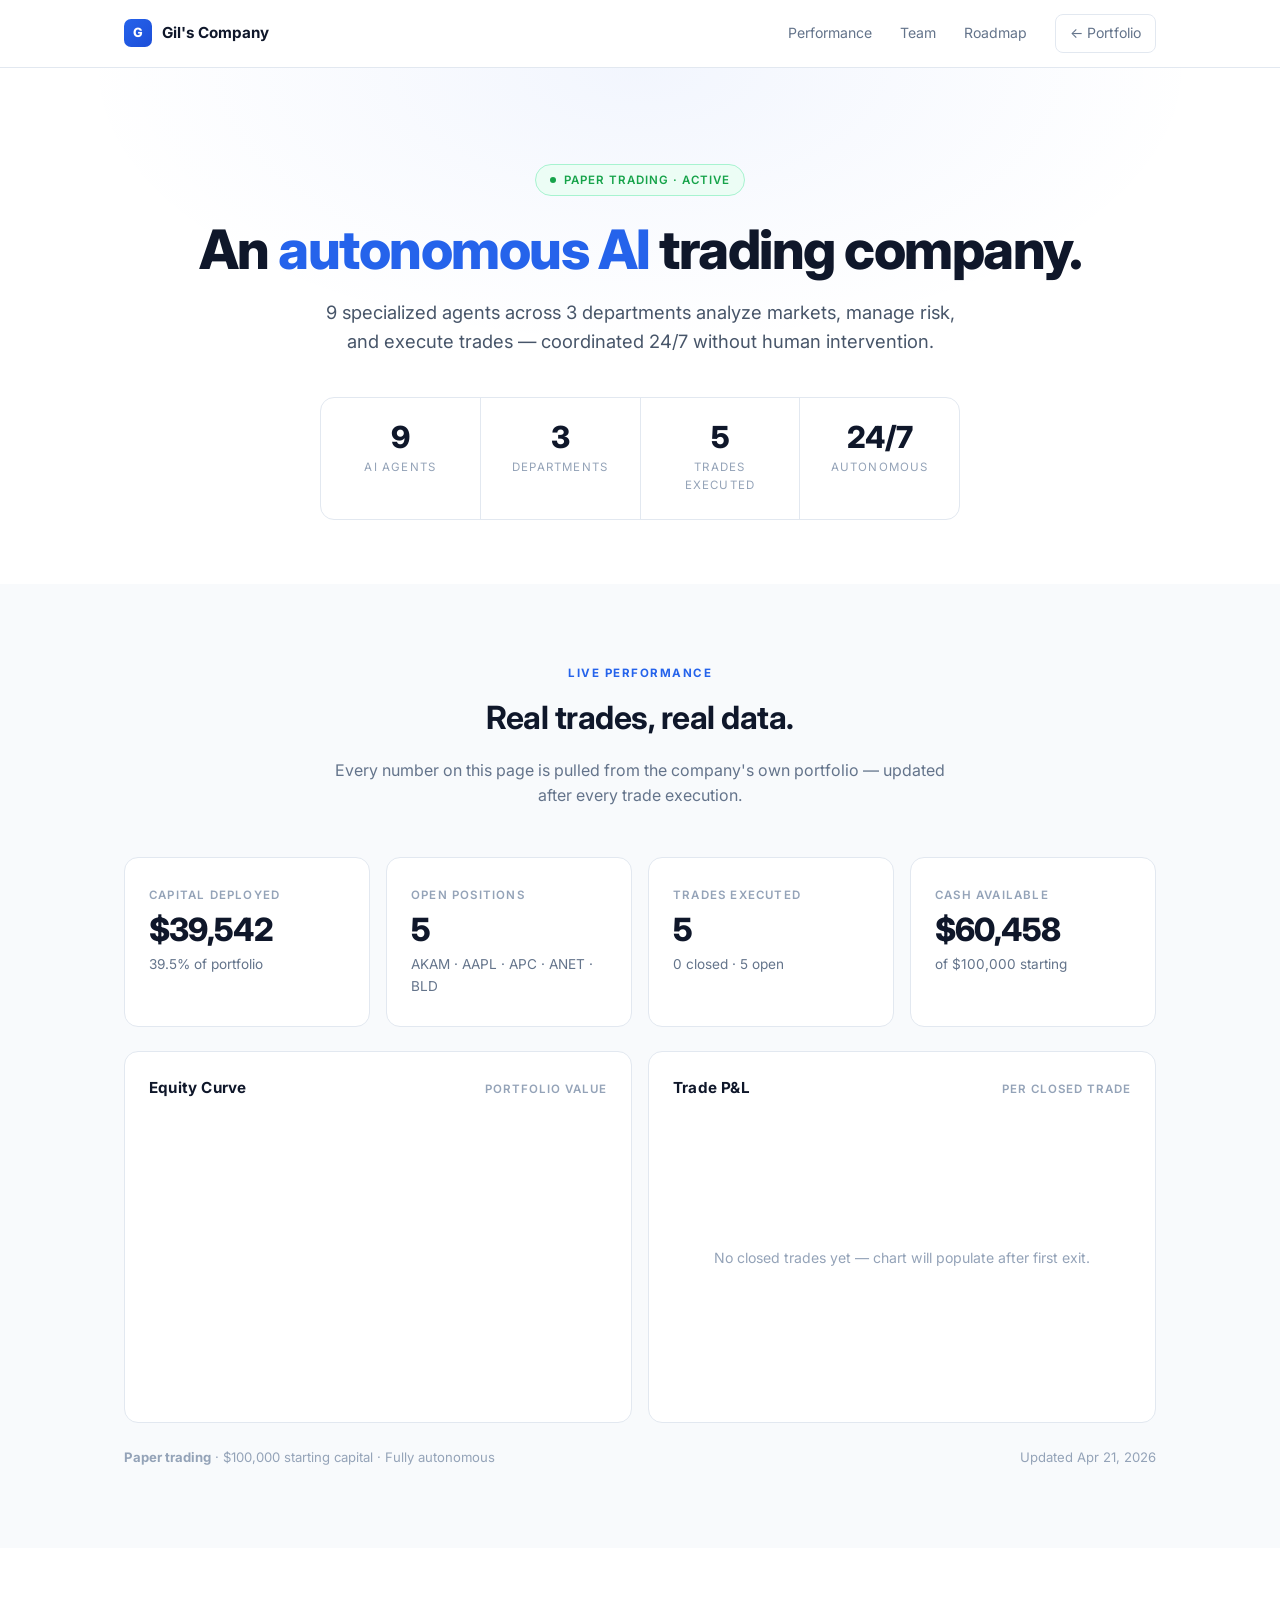
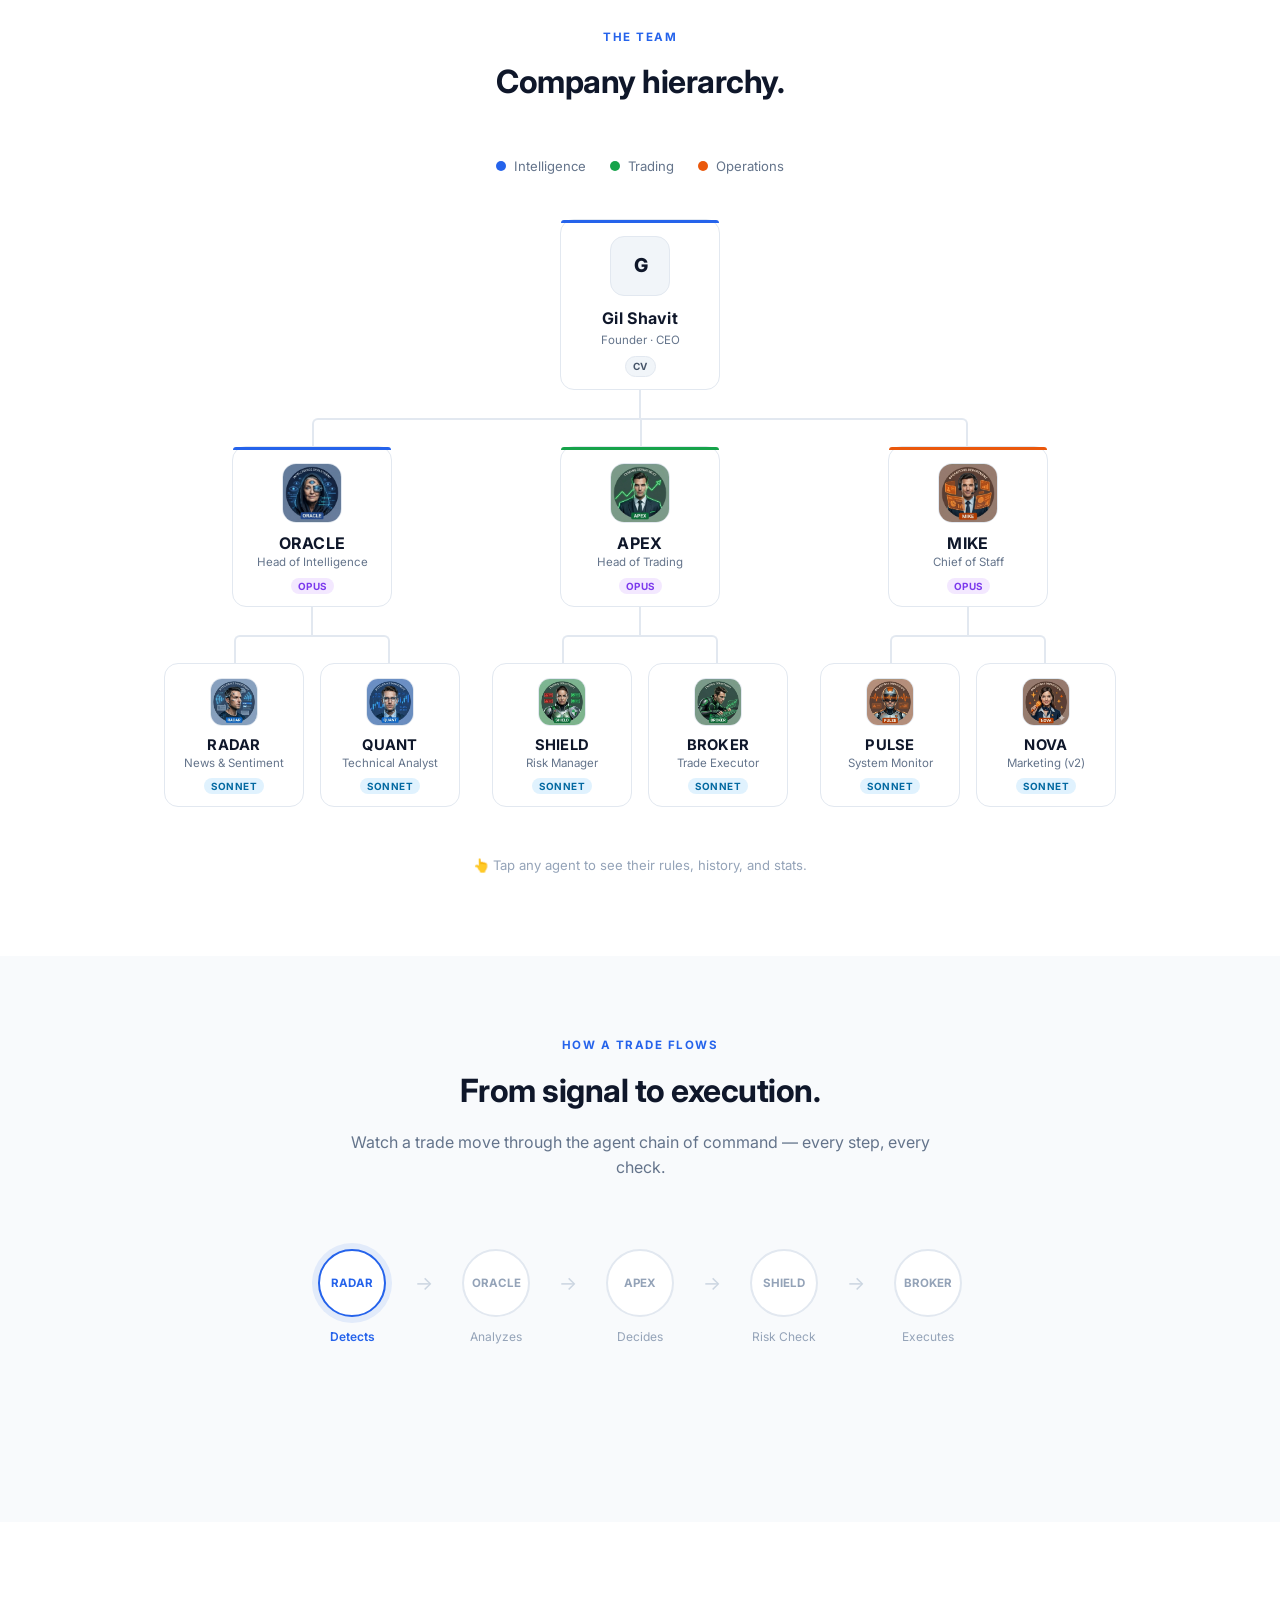
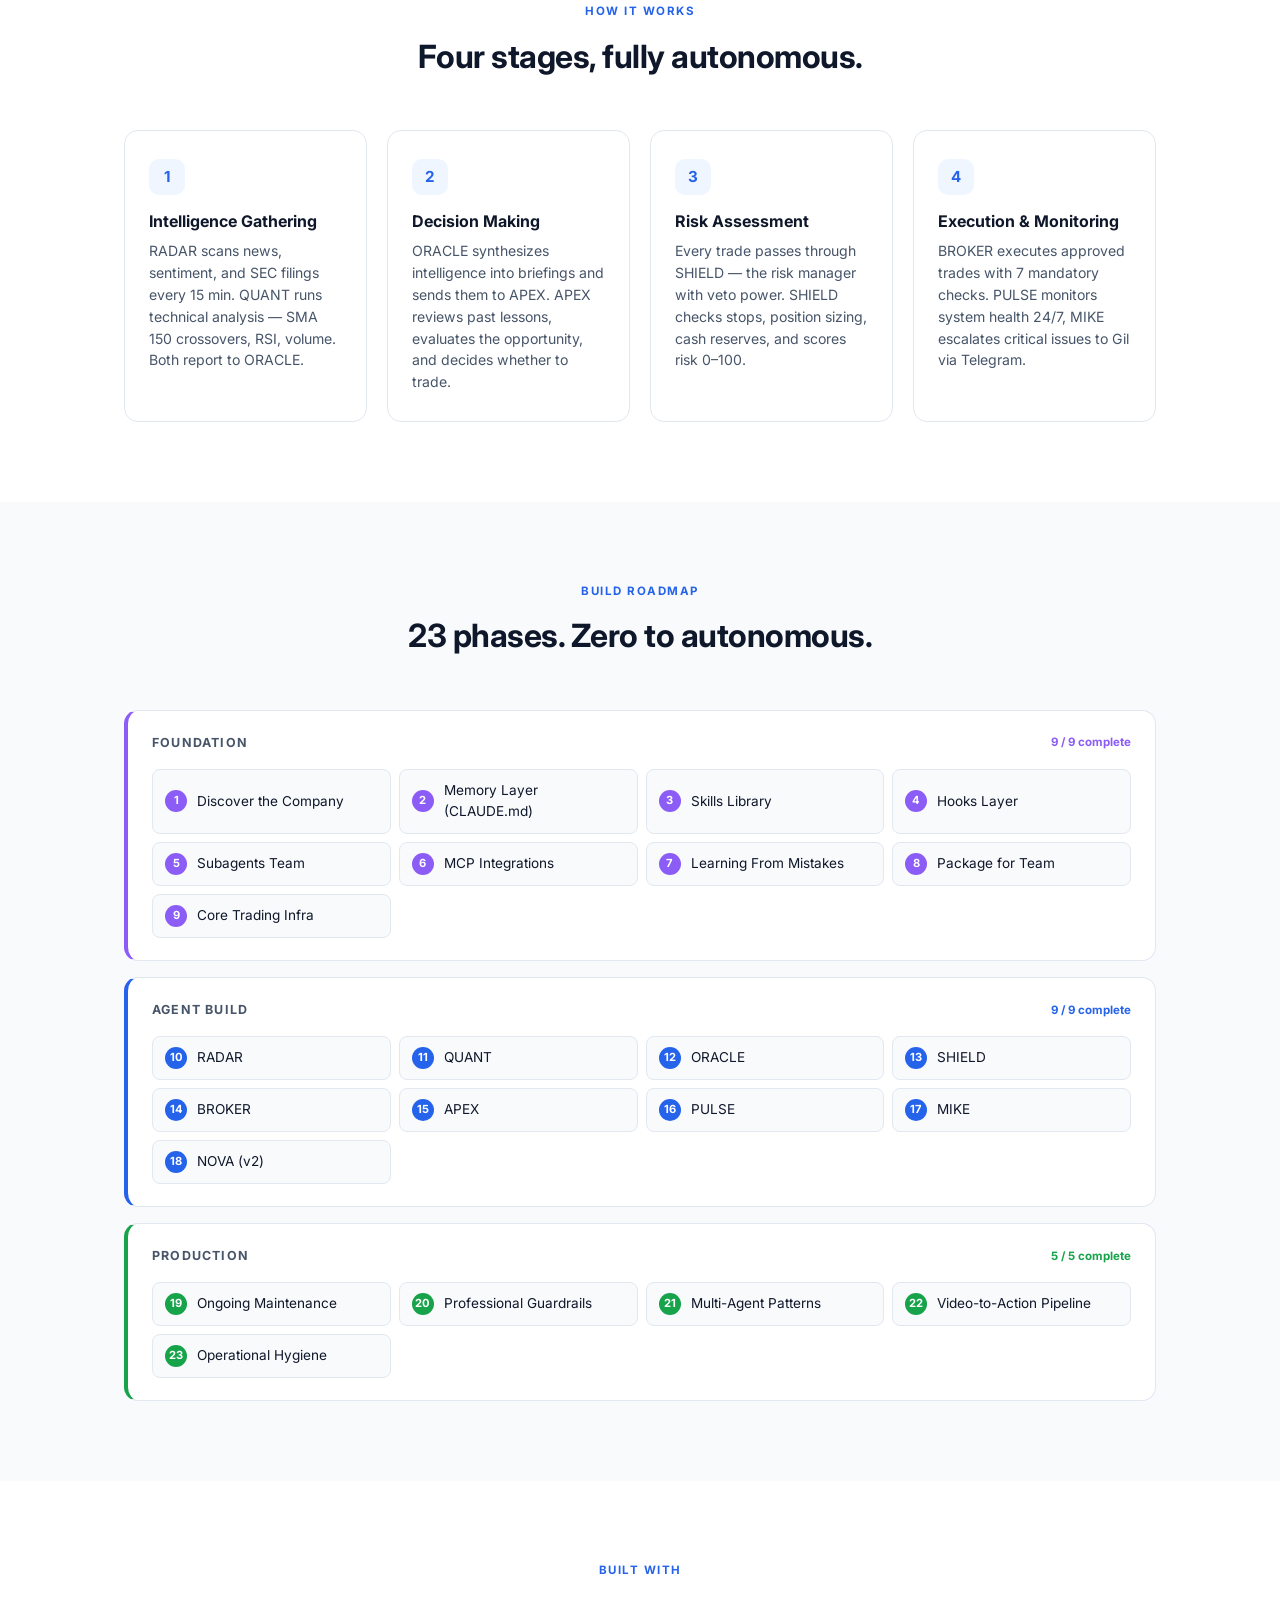
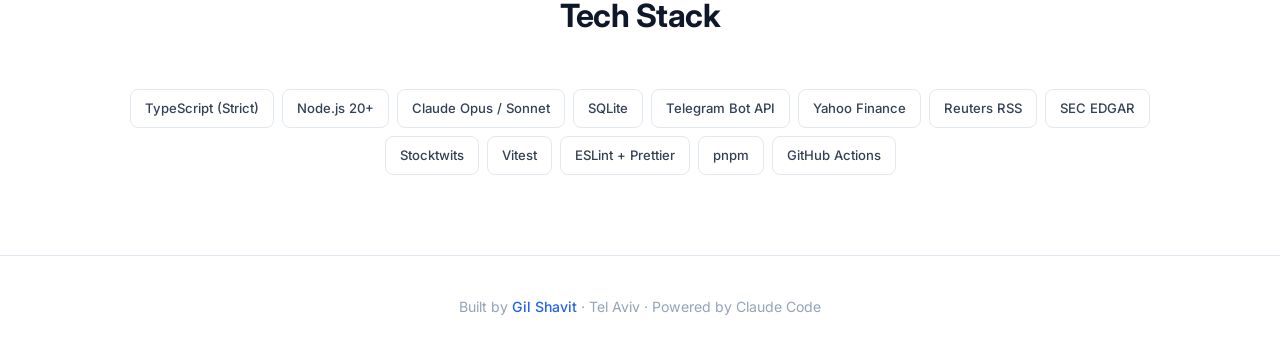
==== commit d2408c01: "feat(company): add equity curve + trade P&L charts to Live Performance Two Chart.js charts in the Li" ====
--- a/company/index.html
+++ b/company/index.html
@@ -694,7 +694,49 @@
       .tree-node.head { width: 120px; }
       .tree-sub { display: none; } /* keep mobile compact */
     }
+
+    /* ─── Performance Charts ───────────────────────────────────── */
+    .perf-charts {
+      display: grid;
+      grid-template-columns: repeat(auto-fit, minmax(420px, 1fr));
+      gap: 16px;
+      margin-top: 24px;
+    }
+    .chart-card {
+      background: #fff; border: 1px solid #e2e8f0; border-radius: 14px;
+      padding: 24px; transition: all .2s ease;
+    }
+    .chart-card:hover {
+      border-color: #cbd5e1;
+      box-shadow: 0 4px 20px rgba(15,23,42,0.04);
+    }
+    .chart-head {
+      display: flex; justify-content: space-between; align-items: baseline;
+      margin-bottom: 18px; gap: 12px; flex-wrap: wrap;
+    }
+    .chart-head h3 {
+      font-size: 0.95rem; font-weight: 700; color: #0f172a;
+      letter-spacing: 0.2px;
+    }
+    .chart-sub {
+      font-size: 0.72rem; color: #94a3b8;
+      text-transform: uppercase; letter-spacing: 1px; font-weight: 600;
+    }
+    .chart-body {
+      position: relative; height: 280px;
+    }
+    .chart-empty {
+      position: absolute; inset: 0;
+      display: flex; align-items: center; justify-content: center;
+      color: #94a3b8; font-size: 0.88rem; text-align: center;
+      padding: 20px; line-height: 1.5;
+    }
+    @media (max-width: 900px) {
+      .perf-charts { grid-template-columns: 1fr; }
+      .chart-body { height: 240px; }
+    }
   </style>
+  <script src="https://cdn.jsdelivr.net/npm/chart.js@4.4.1/dist/chart.umd.js"></script>
 </head>
 <body>
 
@@ -771,6 +813,29 @@
         <div class="perf-card">
           <div class="perf-label">Loading</div>
           <div class="perf-num" style="color:#cbd5e1;">—</div>
+        </div>
+      </div>
+      <div class="perf-charts">
+        <div class="chart-card">
+          <div class="chart-head">
+            <h3>Equity Curve</h3>
+            <span class="chart-sub">Portfolio value</span>
+          </div>
+          <div class="chart-body">
+            <canvas id="equityChart"></canvas>
+          </div>
+        </div>
+        <div class="chart-card">
+          <div class="chart-head">
+            <h3>Trade P&amp;L</h3>
+            <span class="chart-sub">Per closed trade</span>
+          </div>
+          <div class="chart-body">
+            <canvas id="pnlChart"></canvas>
+            <div class="chart-empty" id="pnlEmpty" hidden>
+              No closed trades yet — chart will populate after first exit.
+            </div>
+          </div>
         </div>
       </div>
       <div class="perf-footer">
@@ -1593,14 +1658,189 @@
     }
 
     /* ══════════════════════════════════════════════════════════
+       Performance Charts — Chart.js
+       ══════════════════════════════════════════════════════════ */
+    function renderEquityChart(stats, history) {
+      const canvas = document.getElementById('equityChart');
+      if (!canvas || typeof Chart === 'undefined') return;
+
+      const pts = (history && history.length) ? history : [{
+        date: new Date().toISOString().slice(0, 10),
+        portfolioValue: (stats && stats.startingCapitalCents) || 10000000
+      }];
+
+      const labels = pts.map(h => {
+        const d = new Date(h.date);
+        return d.toLocaleDateString('en-US', { month: 'short', day: 'numeric' });
+      });
+      const values = pts.map(h => h.portfolioValue / 100);
+      const startingCapital = ((stats && stats.startingCapitalCents) || 10000000) / 100;
+
+      // If only one point, pad to make the line visible
+      if (values.length === 1) {
+        labels.unshift('Start');
+        values.unshift(startingCapital);
+      }
+
+      new Chart(canvas.getContext('2d'), {
+        type: 'line',
+        data: {
+          labels,
+          datasets: [
+            {
+              label: 'Portfolio',
+              data: values,
+              borderColor: '#2563eb',
+              backgroundColor: 'rgba(37, 99, 235, 0.08)',
+              borderWidth: 2.5,
+              fill: true,
+              tension: 0.3,
+              pointRadius: 4,
+              pointBackgroundColor: '#2563eb',
+              pointBorderColor: '#fff',
+              pointBorderWidth: 2,
+              pointHoverRadius: 6
+            },
+            {
+              label: 'Starting capital',
+              data: labels.map(() => startingCapital),
+              borderColor: '#cbd5e1',
+              borderWidth: 1.5,
+              borderDash: [6, 6],
+              fill: false,
+              pointRadius: 0,
+              tension: 0
+            }
+          ]
+        },
+        options: {
+          responsive: true,
+          maintainAspectRatio: false,
+          interaction: { mode: 'index', intersect: false },
+          plugins: {
+            legend: {
+              display: true, position: 'bottom',
+              labels: {
+                boxWidth: 10, boxHeight: 10, padding: 14,
+                font: { size: 11, family: 'Inter, system-ui, sans-serif' },
+                color: '#64748b'
+              }
+            },
+            tooltip: {
+              backgroundColor: '#0f172a', titleColor: '#fff', bodyColor: '#e2e8f0',
+              borderColor: '#1e293b', borderWidth: 1, padding: 10,
+              callbacks: {
+                label: ctx => ctx.dataset.label + ': $' +
+                  ctx.parsed.y.toLocaleString('en-US', { maximumFractionDigits: 0 })
+              }
+            }
+          },
+          scales: {
+            y: {
+              beginAtZero: false,
+              ticks: {
+                callback: v => '$' + (v / 1000).toFixed(0) + 'k',
+                color: '#94a3b8', font: { size: 11 }
+              },
+              grid: { color: '#f1f5f9' },
+              border: { display: false }
+            },
+            x: {
+              ticks: { color: '#94a3b8', font: { size: 11 } },
+              grid: { display: false },
+              border: { color: '#e2e8f0' }
+            }
+          }
+        }
+      });
+    }
+
+    function renderPnlChart(stats, trades) {
+      const canvas = document.getElementById('pnlChart');
+      const empty = document.getElementById('pnlEmpty');
+      if (!canvas || typeof Chart === 'undefined') return;
+
+      const list = Array.isArray(trades) ? trades : [];
+      if (list.length === 0) {
+        canvas.style.display = 'none';
+        if (empty) empty.hidden = false;
+        return;
+      }
+
+      const labels = list.map(t => t.ticker);
+      const values = list.map(t => (t.pnlCents || 0) / 100);
+      const colors = values.map(v => v >= 0 ? '#16a34a' : '#dc2626');
+
+      new Chart(canvas.getContext('2d'), {
+        type: 'bar',
+        data: {
+          labels,
+          datasets: [{
+            label: 'P&L',
+            data: values,
+            backgroundColor: colors,
+            borderRadius: 6,
+            borderSkipped: false,
+            maxBarThickness: 48
+          }]
+        },
+        options: {
+          responsive: true,
+          maintainAspectRatio: false,
+          plugins: {
+            legend: { display: false },
+            tooltip: {
+              backgroundColor: '#0f172a', titleColor: '#fff', bodyColor: '#e2e8f0',
+              borderColor: '#1e293b', borderWidth: 1, padding: 10,
+              callbacks: {
+                label: ctx => {
+                  const v = ctx.parsed.y;
+                  return (v >= 0 ? '+$' : '-$') +
+                    Math.abs(v).toLocaleString('en-US', { maximumFractionDigits: 0 });
+                }
+              }
+            }
+          },
+          scales: {
+            y: {
+              ticks: {
+                callback: v => (v >= 0 ? '+$' : '-$') + Math.abs(v).toLocaleString(),
+                color: '#94a3b8', font: { size: 11 }
+              },
+              grid: { color: '#f1f5f9' },
+              border: { display: false }
+            },
+            x: {
+              ticks: { color: '#64748b', font: { size: 11, weight: '600' } },
+              grid: { display: false },
+              border: { color: '#e2e8f0' }
+            }
+          }
+        }
+      });
+    }
+
+    /* ══════════════════════════════════════════════════════════
        Init
        ══════════════════════════════════════════════════════════ */
     wireAgentClicks();
 
-    fetch('./stats.json')
-      .then(r => r.json())
-      .then(s => { liveStats = s; renderPerformance(s); })
-      .catch(() => renderPerformance(null));
+    Promise.all([
+      fetch('./stats.json').then(r => r.ok ? r.json() : null).catch(() => null),
+      fetch('./history.json').then(r => r.ok ? r.json() : null).catch(() => null),
+      fetch('./trades.json').then(r => r.ok ? r.json() : null).catch(() => null)
+    ]).then(([stats, histData, tradesData]) => {
+      if (stats) {
+        liveStats = stats;
+        renderPerformance(stats);
+      } else {
+        renderPerformance(null);
+      }
+      const history = (histData && histData.history) || [];
+      const trades = (tradesData && tradesData.trades) || [];
+      renderEquityChart(stats, history);
+      renderPnlChart(stats, trades);
+    });
   </script>
 </body>
 </html>
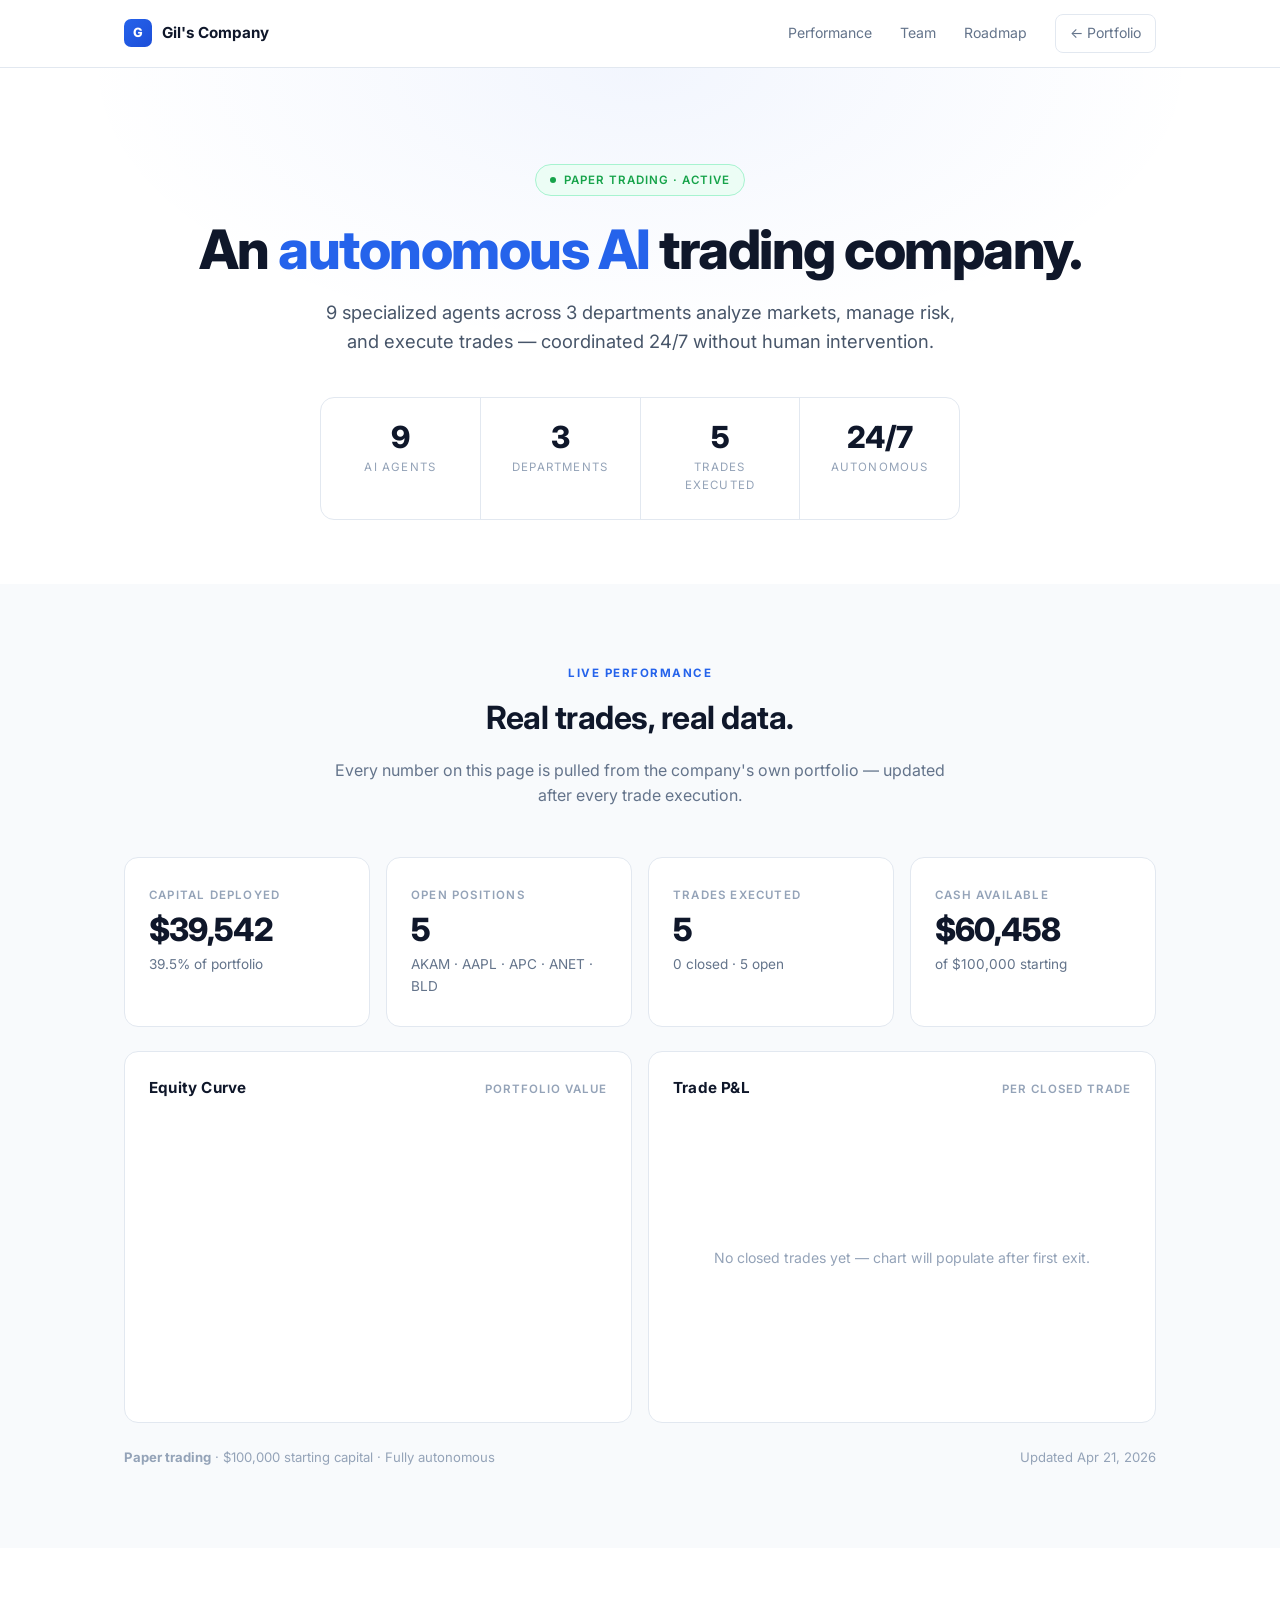
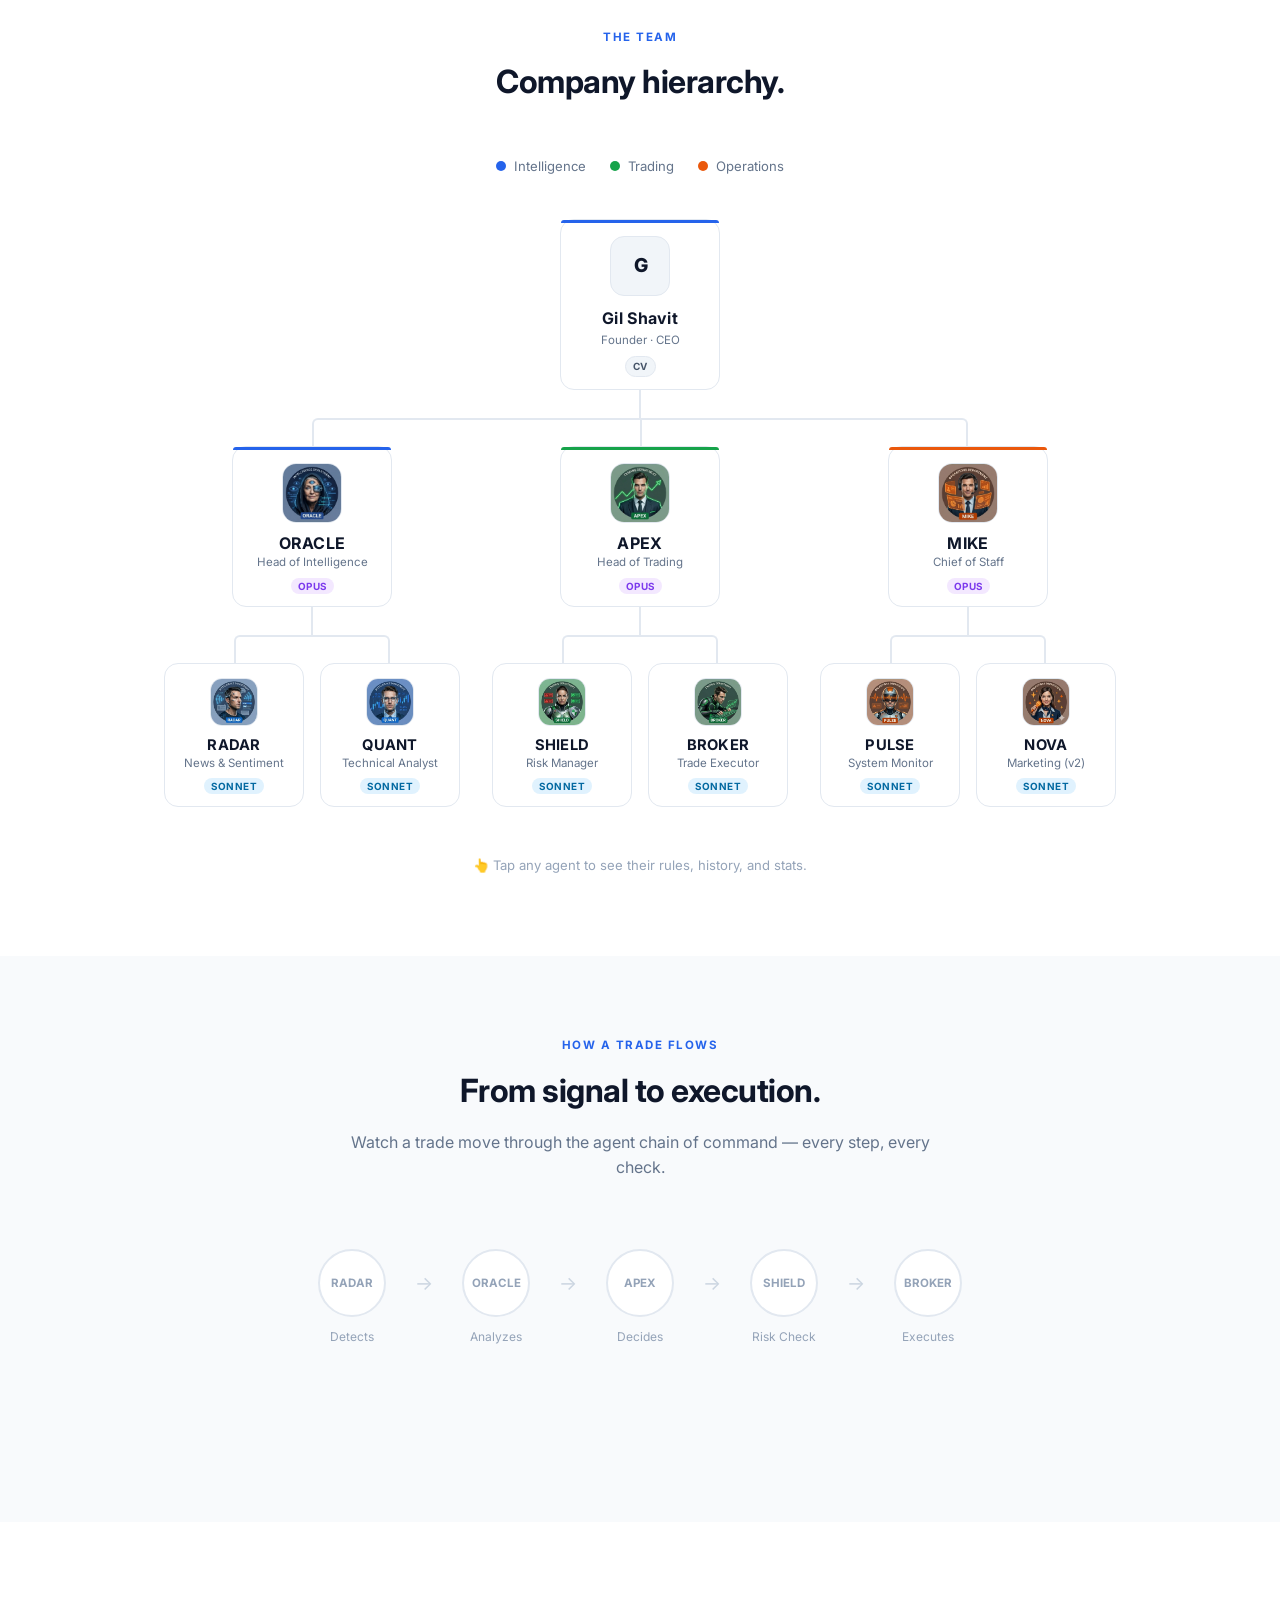
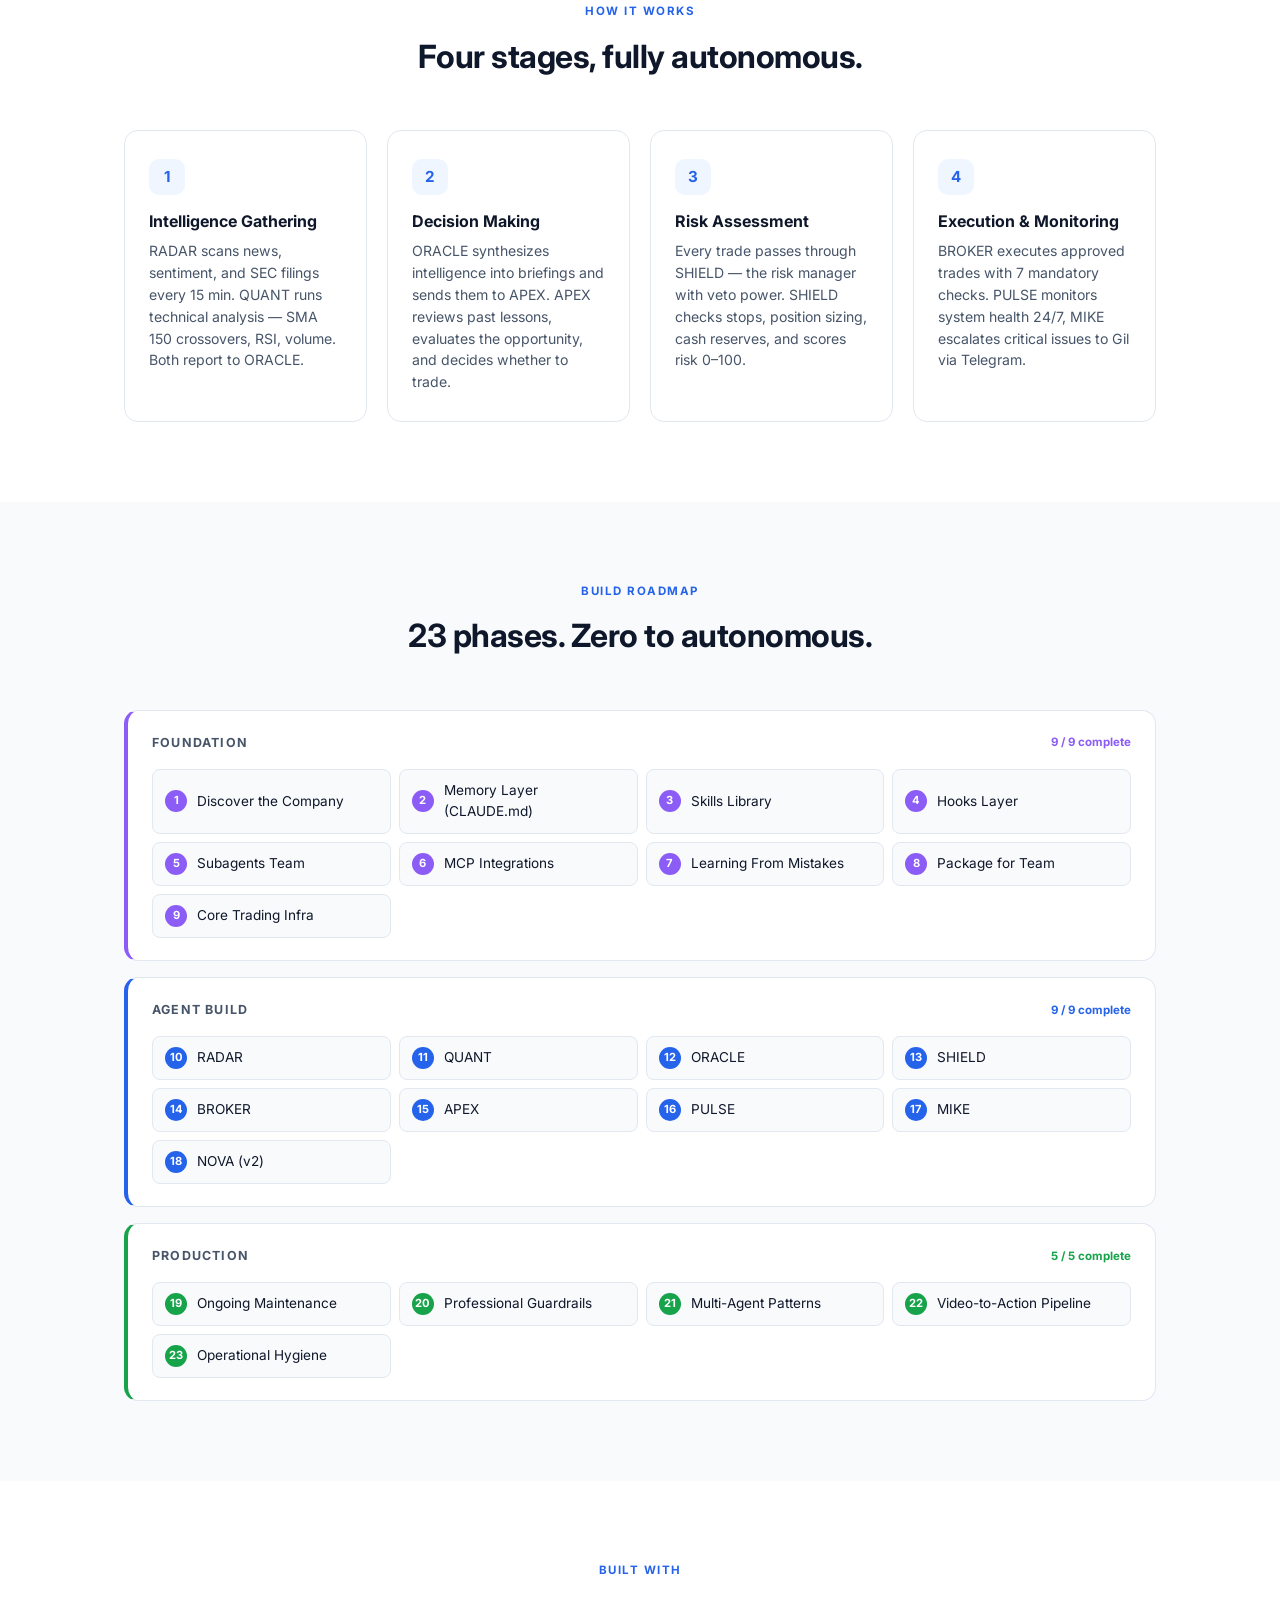
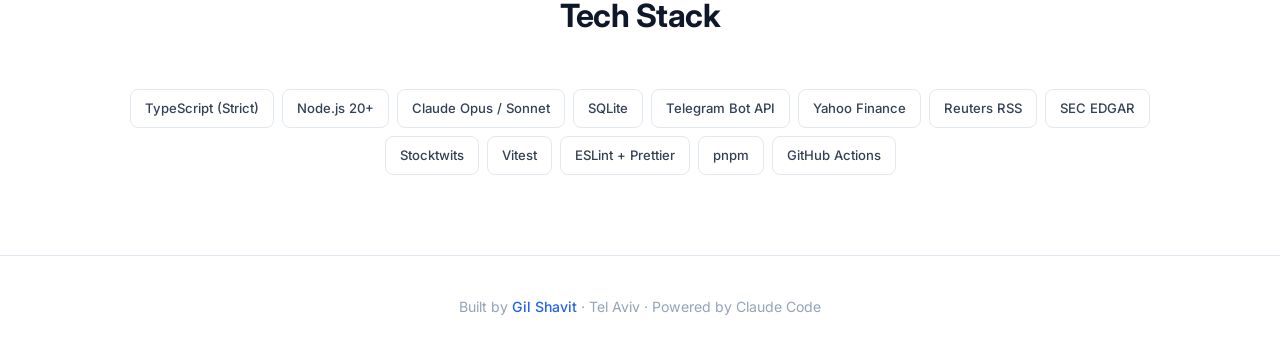
==== commit 6e923867: "feat(company): populate equity chart with real trade history Update history.json with the actual 5 p" ====
--- a/company/index.html
+++ b/company/index.html
@@ -1664,23 +1664,39 @@
       const canvas = document.getElementById('equityChart');
       if (!canvas || typeof Chart === 'undefined') return;
 
+      const startingCapital = ((stats && stats.startingCapitalCents) || 10000000) / 100;
+
       const pts = (history && history.length) ? history : [{
         date: new Date().toISOString().slice(0, 10),
-        portfolioValue: (stats && stats.startingCapitalCents) || 10000000
+        portfolioValue: (stats && stats.startingCapitalCents) || 10000000,
+        trades: []
       }];
 
       const labels = pts.map(h => {
-        const d = new Date(h.date);
+        const d = new Date(h.date + 'T12:00:00');
         return d.toLocaleDateString('en-US', { month: 'short', day: 'numeric' });
       });
       const values = pts.map(h => h.portfolioValue / 100);
-      const startingCapital = ((stats && stats.startingCapitalCents) || 10000000) / 100;
-
-      // If only one point, pad to make the line visible
-      if (values.length === 1) {
-        labels.unshift('Start');
-        values.unshift(startingCapital);
-      }
+
+      // Per-point styling: trade-entry days get orange diamonds, normal days get blue circles
+      const hasTrade = pts.map(h => h.trades && h.trades.length > 0);
+      const pointStyles  = hasTrade.map(t => t ? 'rectRot' : 'circle');
+      const pointRadii   = hasTrade.map(t => t ? 7 : 4);
+      const pointColors  = hasTrade.map(t => t ? '#ea580c' : '#2563eb');
+      const hoverRadii   = hasTrade.map(t => t ? 9 : 6);
+
+      // Build per-point tooltip trade lines
+      const tradeLines = pts.map(h => {
+        if (!h.trades || !h.trades.length) return null;
+        return h.trades.map(t =>
+          '▸ ' + t.ticker + ' — buy ' + t.shares + ' @ $' + (t.priceCents / 100).toFixed(2)
+        );
+      });
+
+      // Y-axis range: center on starting capital with ±10% breathing room
+      const allValues = [...values];
+      const yMin = Math.min(...allValues) * 0.97;
+      const yMax = Math.max(...allValues) * 1.03;
 
       new Chart(canvas.getContext('2d'), {
         type: 'line',
@@ -1688,21 +1704,23 @@
           labels,
           datasets: [
             {
-              label: 'Portfolio',
+              label: 'Portfolio value',
               data: values,
               borderColor: '#2563eb',
-              backgroundColor: 'rgba(37, 99, 235, 0.08)',
+              backgroundColor: 'rgba(37, 99, 235, 0.07)',
               borderWidth: 2.5,
               fill: true,
-              tension: 0.3,
-              pointRadius: 4,
-              pointBackgroundColor: '#2563eb',
+              tension: 0.2,
+              pointStyle: pointStyles,
+              pointRadius: pointRadii,
+              pointBackgroundColor: pointColors,
               pointBorderColor: '#fff',
               pointBorderWidth: 2,
-              pointHoverRadius: 6
+              pointHoverRadius: hoverRadii,
+              pointHoverBackgroundColor: pointColors
             },
             {
-              label: 'Starting capital',
+              label: 'Starting capital $100k',
               data: labels.map(() => startingCapital),
               borderColor: '#cbd5e1',
               borderWidth: 1.5,
@@ -1722,25 +1740,35 @@
               display: true, position: 'bottom',
               labels: {
                 boxWidth: 10, boxHeight: 10, padding: 14,
-                font: { size: 11, family: 'Inter, system-ui, sans-serif' },
-                color: '#64748b'
+                font: { size: 11 }, color: '#64748b',
+                filter: item => item.datasetIndex === 0 || item.datasetIndex === 1
               }
             },
             tooltip: {
-              backgroundColor: '#0f172a', titleColor: '#fff', bodyColor: '#e2e8f0',
-              borderColor: '#1e293b', borderWidth: 1, padding: 10,
+              backgroundColor: '#0f172a', titleColor: '#94a3b8', bodyColor: '#e2e8f0',
+              borderColor: '#1e293b', borderWidth: 1, padding: 12,
               callbacks: {
-                label: ctx => ctx.dataset.label + ': $' +
-                  ctx.parsed.y.toLocaleString('en-US', { maximumFractionDigits: 0 })
+                title: items => labels[items[0].dataIndex],
+                label: ctx => {
+                  if (ctx.datasetIndex === 1) return null;
+                  return 'Portfolio: $' + ctx.parsed.y.toLocaleString('en-US', { maximumFractionDigits: 0 });
+                },
+                afterBody: items => {
+                  const idx = items[0].dataIndex;
+                  const lines = tradeLines[idx];
+                  if (!lines) return null;
+                  return ['', '📈 Trades executed:'].concat(lines);
+                }
               }
             }
           },
           scales: {
             y: {
-              beginAtZero: false,
+              min: yMin,
+              max: yMax,
               ticks: {
                 callback: v => '$' + (v / 1000).toFixed(0) + 'k',
-                color: '#94a3b8', font: { size: 11 }
+                color: '#94a3b8', font: { size: 11 }, maxTicksLimit: 6
               },
               grid: { color: '#f1f5f9' },
               border: { display: false }
